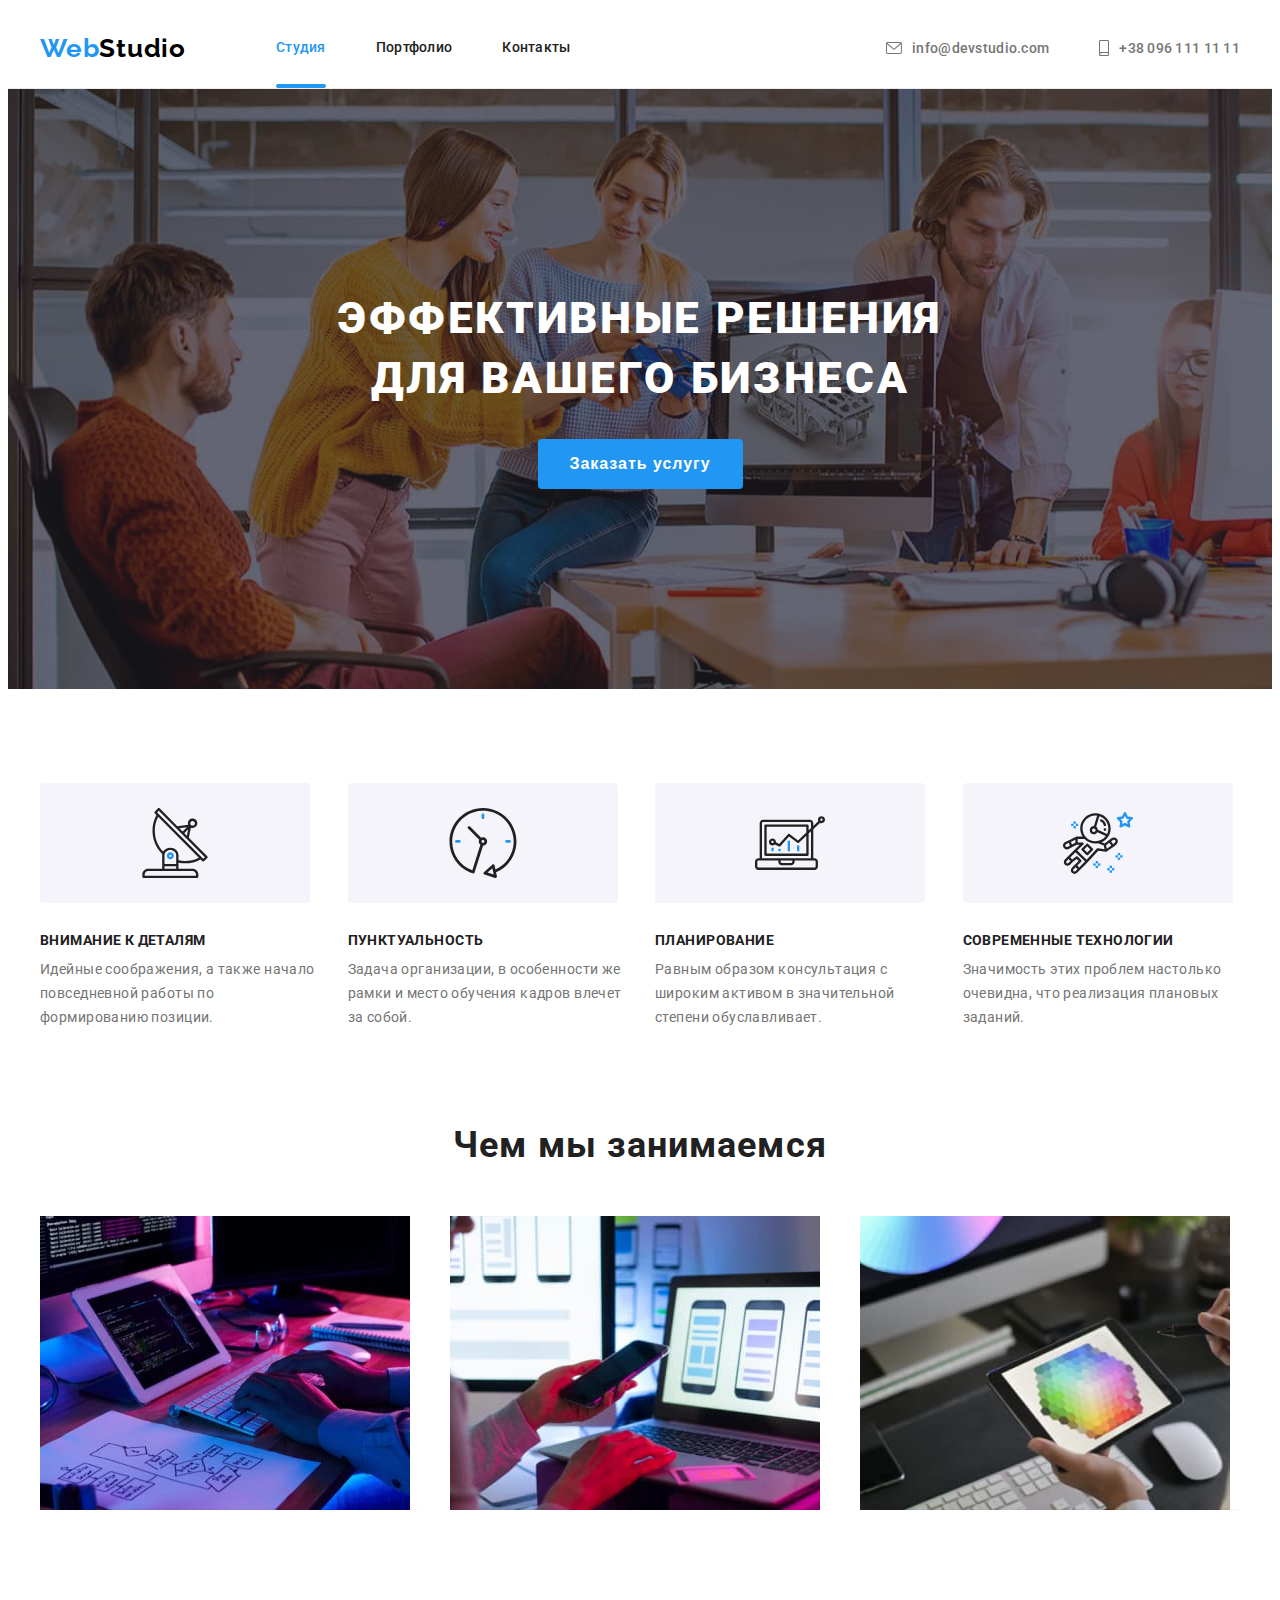
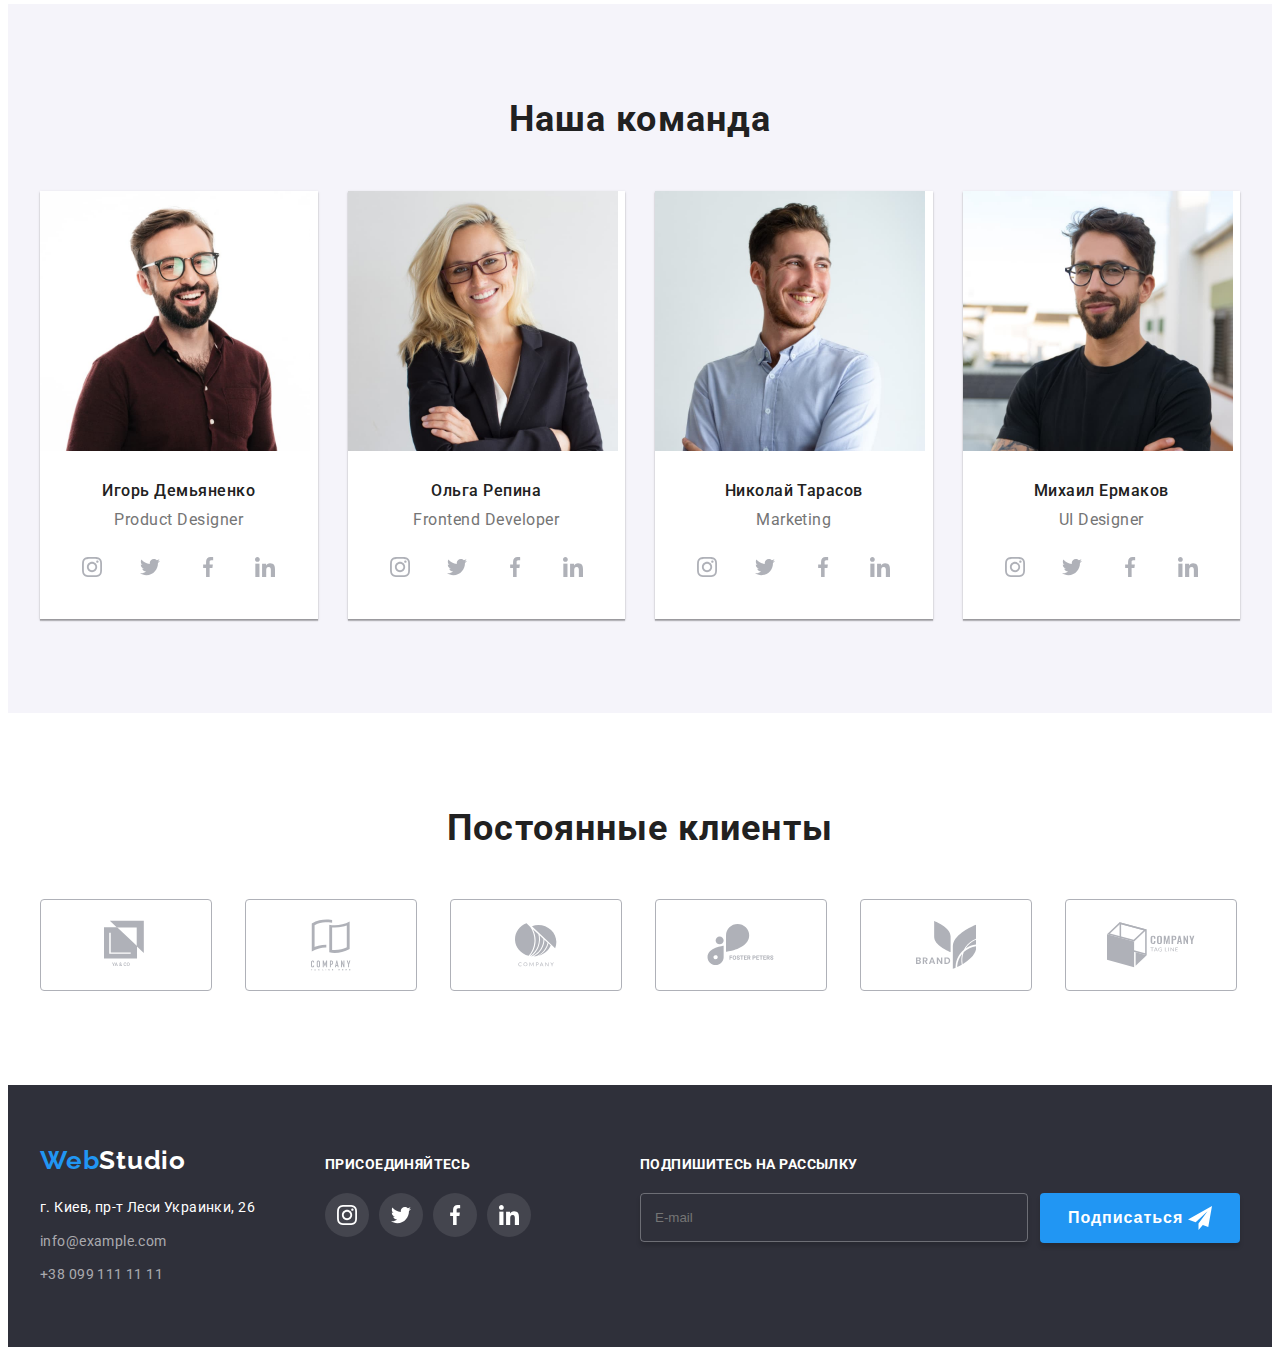
==== index.html @ 15607930 "добавляет код 7й работы" ====
<!DOCTYPE html>
<html lang="ru">
<head>
    <meta charset="UTF-8">
    <meta http-equiv="X-UA-Compatible" content="IE=edge">
    <meta name="viewport" content="width=device-width, initial-scale=1.0">
    <title lang="en">WebStudio</title>
    <link rel="preconnect" href="https://fonts.gstatic.com">
    <link href="https://fonts.googleapis.com/css2?family=Raleway:wght@700&family=Roboto:wght@400;500;700;900&display=swap"
        rel="stylesheet">
    <link rel="stylesheet" href="https://cdnjs.cloudflare.com/ajax/libs/modern-normalize/1.0.0/modern-normalize.css"
        integrity="sha512-Zx6MlUMKSVJoQ+83OwhdILe8cSEsCzfqThJd7J/VA2UrK6Ctj85p+xzqfyuNXE5B1k25uUdmJ2OzItbBy9GHAQ=="
        crossorigin="anonymous" />
    <link rel="stylesheet" href="./css/main.min.css">
</head>
<body>
    <header class="header">
        <div class="container header__container">
            <nav class="navigation">
                <a class="logo link" href="" lang="en">Web<span class="logo_light-theme">Studio</span></a>
                <ul class="menu list">
                    <li class="menu__item">
                        <a class="menu__link link active-link" href="">Студия</a>
                    </li>
                    <li class="menu__item">
                        <a class="menu__link link" href="./portfolio.html">Портфолио</a>
                    </li>
                    <li class="menu__item">
                        <a class="menu__link link" href="">Контакты</a>
                    </li>
                </ul>
            </nav>
            
            <a class="mail-link link" href="mailto:info@devstudio.com">
                <svg class="mail-link__icon" width="16" height="12">
                    <use href="./images/sprite.svg#envelope"></use>
                </svg>info@devstudio.com</a>
            
            <a class="tel-link link" href="tel:+380961111111">
                <svg  class="tel-link__icon" width="10" height="16">
                    <use href="./images/sprite.svg#smartphone"></use>
                </svg>+38 096 111 11 11</a>
        </div>
    </header>

    <main>
        <!--Hero-->
        <section class="hero">
            <div class="hero-wrapper">
                <div class="container">
                    <h1 class="hero__title">Эффективные решения<br>для вашего бизнеса</h1>
                    <button class="hero__button" type="button" data-modal-open>Заказать услугу</button>
                </div>
            </div>
        </section>
        
        <!--Преимущества-->
        <section class="advantages section">
            <div class="container">
                <h2 class="visually-hidden">Наши преимущества</h2>

                <ul class="advantages-list list">
                    <li class="advantages-item">
                        <div class="advantages__icon">
                            <svg width="70" height="70">
                                <use href="./images/sprite.svg#icon-antenna"></use>
                            </svg>
                        </div>
                        <h3 class="advantages__titles">Внимание к деталям</h3>
                        <p class="advantages__text">Идейные соображения, а также начало повседневной работы по формированию позиции.</p>
                    </li>
                    <li class="advantages-item">
                        <div class="advantages__icon">
                            <svg width="70" height=" 70">
                                <use href="./images/sprite.svg#icon-clock"></use>
                            </svg>
                        </div>
                        <h3 class="advantages__titles">Пунктуальность</h3>
                        <p class="advantages__text">Задача организации, в особенности же рамки и место обучения кадров влечет за собой.</p>
                    </li>
                    <li class="advantages-item">
                        <div class="advantages__icon">
                            <svg width="70" height=" 70">
                                <use href="./images/sprite.svg#icon-diagram"></use>
                            </svg>
                        </div>
                        <h3 class="advantages__titles">Планирование</h3>
                        <p class="advantages__text">Равным образом консультация с широким активом в значительной степени обуславливает.</p>
                    </li>
                    <li class="advantages-item">
                        <div class="advantages__icon">
                            <svg width="70" height=" 70">
                                <use href="./images/sprite.svg#icon-astronaut"></use>
                            </svg>
                        </div>
                        <h3 class="advantages__titles">Современные технологии</h3>
                        <p class="advantages__text">Значимость этих проблем настолько очевидна, что реализация плановых заданий.</p>
                    </li>
                </ul>
            </div>
        </section>

        <!--Чем мы занимаемся-->
        <section class="skills section">
            <div class="container">
                <h2 class="same-title">Чем мы занимаемся</h2>

                <ul class="abilities list">
                    <li class="abilities__item">
                       <div class="abilities__wrapper">
                            <img class="abilities__image" src="./images/our-work/our-work-1.jpg" alt="Верстка под десктоп" width="370" height="294">
                            <p class="abilities__overlay">Десктопные приложения</p>
                        </div>
                    </li>
                    <li class="abilities__item">
                        <div class="abilities__wrapper">
                            <img class="abilities__image" src="./images/our-work/our-work-2.jpg" alt="Верстка под смартфон" width="370" height="294">
                            <p class="abilities__overlay">Мобильные приложения</p>
                        </div>
                    </li>
                    <li class="abilities__item">
                        <div class="abilities__wrapper">
                            <img class="abilities__image" src="./images/our-work/our-work-3.jpg" alt="Стилизация сайта" width="370" height="294">
                            <p class="abilities__overlay">Дизайнерские решения</p>
                        </div>
                    </li>
                </ul>
            </div>
        </section>

        <!--Наша команда-->
        <section class="team section">
            <div class="container">
                <h2 class="same-title">Наша команда</h2>

                <ul class="team-list list">
                    <li class="team-item">
                        <img class="team-image" src="./images/what-we-do/idor.jpg" alt="дизайнер Игорь Демьяненко" width="270" height="260">
                        <div class="team-content">
                            <h3 class="team__title">Игорь Демьяненко</h3>
                            <p class="team__text" lang="en">Product Designer</p>
                            <ul class="sosial-list list">
                                <li class="sosial-list__item">
                                    <a class="sosial-list__link" href="">
                                        <svg class="sosial-list__icon" width="20" height="20">
                                            <use href="./images/sprite.svg#instagram"></use>
                                        </svg>
                                    </a>
                                </li>
                                <li class="sosial-list__item">
                                    <a class="sosial-list__link" href="">
                                        <svg class="sosial-list__icon" width="20" height="20">
                                            <use href="./images/sprite.svg#twitter"></use>
                                        </svg>
                                    </a>
                                </li>
                                <li class="sosial-list__item">
                                    <a class="sosial-list__link" href="">
                                        <svg class="sosial-list__icon" width="20" height="20">
                                            <use href="./images/sprite.svg#facebook"></use>
                                        </svg>
                                    </a>
                                </li>
                                <li class="sosial-list__item">
                                    <a class="sosial-list__link" href="">
                                        <svg class="sosial-list__icon" width="20" height="20">
                                            <use href="./images/sprite.svg#linkedin"></use>
                                        </svg>
                                    </a>
                                </li>
                            </ul>
                        </div>
                    </li>
                    <li class="team-item">
                        <img class="team-image" src="./images/what-we-do/olga.jpg" alt="разработчик Ольга Репина" width="270" height="260">
                        <div class="team-content">
                            <h3 class="team__title">Ольга Репина</h3>
                            <p class="team__text" lang="en">Frontend Developer</p>
                            <ul class="sosial-list list">
                                <li class="sosial-list__item">
                                    <a class="sosial-list__link" href="">
                                        <svg class="sosial-list__icon" width="20" height="20">
                                            <use href="./images/sprite.svg#instagram"></use>
                                        </svg>
                                    </a>
                                </li>
                                <li class="sosial-list__item">
                                    <a class="sosial-list__link" href="">
                                        <svg class="sosial-list__icon" width="20" height="20">
                                            <use href="./images/sprite.svg#twitter"></use>
                                        </svg>
                                    </a>
                                </li>
                                <li class="sosial-list__item">
                                    <a class="sosial-list__link" href="">
                                        <svg class="sosial-list__icon" width="20" height="20">
                                            <use href="./images/sprite.svg#facebook"></use>
                                        </svg>
                                    </a>
                                </li>
                                <li class="sosial-list__item">
                                    <a class="sosial-list__link" href="">
                                        <svg class="sosial-list__icon" width="20" height="20">
                                            <use href="./images/sprite.svg#linkedin"></use>
                                        </svg>
                                    </a>
                                </li>
                            </ul>
                        </div>
                    </li>
                    <li class="team-item">
                        <img class="team-image" src="./images/what-we-do/nikolay.jpg" alt="маркетолог Николай Тарасов" width="270" height="260">
                        <div class="team-content">
                            <h3 class="team__title">Николай Тарасов</h3>
                            <p class="team__text" lang="en">Marketing</p>
                            <ul class="sosial-list list">
                                <li class="sosial-list__item">
                                    <a class="sosial-list__link" href="">
                                        <svg class="sosial-list__icon" width="20" height="20">
                                            <use href="./images/sprite.svg#instagram"></use>
                                        </svg>
                                    </a>
                                </li>
                                <li class="sosial-list__item">
                                    <a class="sosial-list__link" href="">
                                        <svg class="sosial-list__icon" width="20" height="20">
                                            <use href="./images/sprite.svg#twitter"></use>
                                        </svg>
                                    </a>
                                </li>
                                <li class="sosial-list__item">
                                    <a class="sosial-list__link" href="">
                                        <svg class="sosial-list__icon" width="20" height="20">
                                            <use href="./images/sprite.svg#facebook"></use>
                                        </svg>
                                    </a>
                                </li>
                                <li class="sosial-list__item">
                                    <a class="sosial-list__link" href="">
                                        <svg class="sosial-list__icon" width="20" height="20">
                                            <use href="./images/sprite.svg#linkedin"></use>
                                        </svg>
                                    </a>
                                </li>
                            </ul>
                        </div>
                    </li>
                    <li class="team-item">
                        <img class="team-image" src="./images/what-we-do/michael.jpg" alt="дизайнер Михаил Ермаков" width="270" height="260">
                        <div class="team-content">
                            <h3 class="team__title">Михаил Ермаков</h3>
                            <p class="team__text" lang="en">UI Designer</p>
                            <ul class="sosial-list list">
                                <li class="sosial-list__item">
                                    <a class="sosial-list__link" href="">
                                        <svg class="sosial-list__icon" width="20" height="20">
                                            <use href="./images/sprite.svg#instagram"></use>
                                        </svg>
                                    </a>
                                </li>
                                <li class="sosial-list__item">
                                    <a class="sosial-list__link" href="">
                                        <svg class="sosial-list__icon" width="20" height="20">
                                            <use href="./images/sprite.svg#twitter"></use>
                                        </svg>
                                    </a>
                                </li>
                                <li class="sosial-list__item">
                                    <a class="sosial-list__link" href="">
                                        <svg class="sosial-list__icon" width="20" height="20">
                                            <use href="./images/sprite.svg#facebook"></use>
                                        </svg>
                                    </a>
                                </li>
                                <li class="sosial-list__item">
                                    <a class="sosial-list__link" href="">
                                        <svg class="sosial-list__icon" width="20" height="20">
                                            <use href="./images/sprite.svg#linkedin"></use>
                                        </svg>
                                    </a>
                                </li>
                            </ul>
                        </div>
                    </li>
                </ul>
            </div>
        </section>

        <!--Постоянные клиенты-->
        <section class="clients section">
            <div class="container">
                <h2 class="same-title">Постоянные клиенты</h2>

                <ul class="clients-list list">
                    <li class="clients-item">
                        <div class="clients-wrapper">
                            <a class="clients__link" href="">
                                <svg class="clients__icon" width="44" height="50">
                                    <use href="./images/sprite.svg#client-logo-1"></use>
                                </svg>
                            </a>
                        </div>
                    </li>
                    <li class="clients-item">
                        <div class="clients-wrapper">
                            <a class="clients__link" href="">
                                <svg class="clients__icon" width="40" height="52">
                                    <use href="./images/sprite.svg#client-logo-2"></use>
                                </svg>
                            </a>
                        </div>
                    </li>
                    <li class="clients-item">
                        <div class="clients-wrapper">
                            <a class="clients__link" href="">
                                <svg class="clients__icon" width="42" height="44">
                                    <use href="./images/sprite.svg#client-logo-3"></use>
                                </svg>
                            </a>
                        </div>
                    </li>
                    <li class="clients-item">
                        <div class="clients-wrapper">
                            <a class="clients__link" href="">
                                <svg class="clients__icon" width="68" height="42">
                                    <use href="./images/sprite.svg#client-logo-4"></use>
                                </svg>
                            </a>
                        </div>
                    </li>
                    <li class="clients-item">
                        <div class="clients-wrapper">
                            <a class="clients__link" href="">
                                <svg class="clients__icon" width="60" height="48">
                                    <use href="./images/sprite.svg#client-logo-5"></use>
                                </svg>
                            </a>
                        </div>
                    </li>
                    <li class="clients-item">
                        <div class="clients-wrapper">
                            <a class="clients__link" href="">
                                <svg class="clients__icon" width="88" height="46">
                                    <use href="./images/sprite.svg#client-logo-6"></use>
                                </svg>
                            </a>
                        </div>
                    </li>
                </ul>
            </div>
        </section>
    </main>

    <footer class="footer">
        <div class="container">
            <div class="footer-wrapper">
                <div class="address-wrapper">
                    <a class="logo link" href="" lang="en">Web<span class="logo_dark-theme">Studio</span></a>
                    
                    <address class="address">
                        <ul class="address-list list">
                            <li class="address-item">
                                <a class="address__link link" href="https://goo.gl/maps/KD6oN2w1mzbmaotX9" target="_blank"
                                    rel="noopener noreferrer">г. Киев, пр-т Леси
                                    Украинки, 26</a>
                            </li>
                            <li class="contacts">
                                <a class="contacts__link link" href="mailto:info@example.com">info@example.com</a>
                            </li>
                            <li class="contacts">
                                <a class="contacts__link link" href="tel:+380991111111">+38 099 111 11 11</a>
                            </li>
                        </ul>
                    </address>
                </div>

                <div class="social-wrapper">
                    <b class="slogan">Присоединяйтесь</b>

                    <ul class="sosial-list list">
                        <li class="footer__item">
                            <a class="footer__link" href="">
                                <svg class="sosial-list__icon" width="20" height="20">
                                    <use href="./images/sprite.svg#instagram"></use>
                                </svg>
                            </a>
                        </li>
                        <li class="footer__item">
                            <a class="footer__link" href="">
                                <svg class="sosial-list__icon" width="20" height="20">
                                    <use href="./images/sprite.svg#twitter"></use>
                                </svg>
                            </a>
                        </li>
                        <li class="footer__item">
                            <a class="footer__link" href="">
                                <svg class="sosial-list__icon" width="20" height="20">
                                    <use href="./images/sprite.svg#facebook"></use>
                                </svg>
                            </a>
                        </li>
                        <li class="footer__item">
                            <a class="footer__link" href="">
                                <svg class="sosial-list__icon" width="20" height="20">
                                    <use href="./images/sprite.svg#linkedin"></use>
                                </svg>
                            </a>
                        </li>
                    </ul>
                </div>

                <div class="footer-form-wrapper">
                    <b class="slogan">Подпишитесь на рассылку</b>
                    <form action="#" class="footer-form">
                        <label>
                            <input type="email" name="email" placeholder="E-mail" class="footer-form-input">
                        </label>

                        <button type="submit" class="footer-button">
                            <span class="footer-button__text">Подписаться</span>
                            <svg class="footer-button__icon" width="24" height="24">
                                <use href="./images/sprite.svg#icon-plane"></use>
                            </svg>
                        </button>
                    </form>
                </div>
            </div>
        </div>
    </footer>

    <!-- Модальное окно -->
    <div class="backdrop is-hidden" data-modal>
        <div class="modal">
            <button type="button" class="modal__close-button" data-modal-close>
                <svg class="close-button-icon" width="11" height="11">
                    <use href="./images/sprite.svg#icon-Vector"></use>
                </svg>
            </button>

            <b class="modal__title">Оставьте свои данные, мы вам перезвоним</b>
            
            <form action="#" class="form">
                <label class="form-field">
                    Имя
                    <span class="form-wrapper">
                        <input type="text" name="user-name" class="form-wrapper__input" required minlength="2">
                        <svg class="form-wrapper__icon" width="12" height="12">
                            <use href="./images/sprite.svg#icon-form-name"></use>
                        </svg>
                    </span>
                </label>
                
                <label class="form-field">
                    Телефон
                    <span class="form-wrapper">
                        <input type="tel" name="user-phone" class="form-wrapper__input" required pattern="[0-9]{3}-[0-9]{3}-[0-9]{2}-[0-9]{2}"
                            title="011-111-11-11">
                        <svg class="form-wrapper__icon" width="12" height="12">
                            <use href="./images/sprite.svg#icon-form-tel"></use>
                        </svg>
                    </span>
                </label>
                
                <label class="form-field">
                    Почта
                    <span class="form-wrapper">
                        <input type="email" name="user-email" class="form-wrapper__input" required>
                        <svg class="form-wrapper__icon" width="12" height="12">
                            <use href="./images/sprite.svg#icon-form-mail"></use>
                        </svg>
                    </span>
                </label>
                
                <label class="form-field">
                    Комментарий
                    <textarea name="user-message" placeholder="Введите текст" class="form__message"></textarea>
                </label>

                <input type="checkbox" id="user-term" name="user-term" class="form__term visually-hidden">
                <label for="user-term" class="form__description">Соглашаюсь с рассылкой и принимаю&nbsp;
                    <a class="form__conditions" href="">Условия договора</a>
                </label>

                <button type="submit" class="form__button">Отправить</button>
            </form>
        </div>
    </div>
    <script src="./js/modal.js"></script>
</body>
</html>
---- css/main.min.css ----
:root{--main-color: #212121;--secondary-color: #757575;--accent-color: #2196f3;--white-color: #ffffff;--icon-color: #afb1b8;--card-set-gap: 30px}.visually-hidden{position:absolute !important;clip:rect(1px 1px 1px 1px);clip:rect(1px, 1px, 1px, 1px);padding:0 !important;border:0 !important;height:1px !important;width:1px !important;overflow:hidden}body{font-family:"Roboto", sans-serif;color:var(--main-color)}h1,h2,h3,h4,h5,h6,p{margin:0}ul,ol{margin:0;padding:0}img{display:block}.link{text-decoration:none}.list{list-style:none}.address{font-style:normal}.container{width:1200px;margin:0 auto;padding-left:15px;padding-right:15px}.header__container{display:flex;align-items:center}.same-title{margin-bottom:50px;text-align:center;font-weight:700;font-size:36px;line-height:1.17;letter-spacing:0.03em}.section{padding-top:94px;padding-bottom:94px}.logo{font-family:"Raleway", sans-serif;font-weight:700;font-size:26px;line-height:1.19;letter-spacing:0.03em;color:var(--accent-color)}.logo_light-theme{margin-right:90px;color:#000000}.logo_dark-theme{color:#ffffff}.sosial-list{display:flex;justify-content:space-between;align-items:center}.sosial-list__link{display:flex;justify-content:center;align-items:center;padding:12px;background-color:var(--white-color);border-radius:50%;transition:background-color 250ms cubic-bezier(0.4, 0, 0.2, 1)}.sosial-list__link .sosial-list__icon{width:20px;height:20px;fill:var(--icon-color);transition:fill 250ms cubic-bezier(0.4, 0, 0.2, 1)}.sosial-list__link:hover,.sosial-list__link:focus{background-color:var(--accent-color)}.sosial-list__link:hover .sosial-list__icon,.sosial-list__link:focus .sosial-list__icon{fill:var(--white-color)}.footer__item:not(:last-child){margin-right:10px}.footer__link{display:flex;align-items:center;padding:12px;background-color:rgba(255,255,255,0.1);border-radius:50%;transition:background-color 250ms cubic-bezier(0.4, 0, 0.2, 1)}.footer__link .sosial-list__icon{width:20px;height:20px;fill:var(--white-color)}.footer__link:hover,.footer__link:focus{background-color:var(--accent-color)}.backdrop{position:fixed;top:0;left:0;width:100vw;height:100vh;background-color:rgba(0,0,0,0.2);transition:visibility 250ms cubic-bezier(0.4, 0, 0.2, 1),opacity 250ms cubic-bezier(0.4, 0, 0.2, 1),pointer-events 250ms cubic-bezier(0.4, 0, 0.2, 1)}.modal{position:absolute;top:50%;left:50%;transform:translate(-50%, -50%);width:528px;height:580px;padding:40px;background:#ffffff;box-shadow:0px 1px 3px rgba(0,0,0,0.12),0px 1px 1px rgba(0,0,0,0.14),0px 2px 1px rgba(0,0,0,0.2);border-radius:4px}.modal__close-button{position:absolute;top:8px;right:8px;width:30px;height:30px;background-color:transparent;border:1px solid rgba(0,0,0,0.1);border-radius:50%;cursor:pointer}.modal__title{display:block;margin-bottom:12px;font-weight:700;font-size:20px;line-height:1.15;text-align:center;letter-spacing:0.03em;color:var(--main-color)}.is-hidden{visibility:hidden;opacity:0;pointer-events:none}.form{display:flex;flex-direction:column}.form-field{display:block;font-weight:400;font-size:12px;line-height:1.17;letter-spacing:0.01em;color:var(--secondary-color)}.form-wrapper{position:relative;display:block;margin-top:4px;margin-bottom:10px}.form-wrapper__input{width:100%;height:40px;padding-left:42px;border:1px solid rgba(33,33,33,0.2);border-radius:4px;transition:border-color 250ms cubic-bezier(0.4, 0, 0.2, 1)}.form-wrapper__input:focus{outline:none;border-color:var(--accent-color)}.form-wrapper__input:focus+.form-wrapper__icon{fill:var(--accent-color)}.form-wrapper__icon{position:absolute;top:50%;left:12px;transform:translateY(-50%);fill:var(--main-color);transition:fill 250ms cubic-bezier(0.4, 0, 0.2, 1)}.form__message{width:100%;height:120px;margin-top:4px;margin-bottom:20px;padding:12px 16px;resize:none;border:1px solid rgba(33,33,33,0.2);border-radius:4px;transition:border-color 250ms cubic-bezier(0.4, 0, 0.2, 1)}.form__message::placeholder{color:var(--secondary-color)}.form__message:focus{outline:none;border-color:var(--accent-color)}.form__description{display:flex;justify-content:center;align-items:center;margin-bottom:30px;font-weight:400;font-size:14px;line-height:1.71;letter-spacing:0.03em;color:var(--secondary-color)}.form__description .form__conditions{color:var(--accent-color)}.form__description::before{display:block;content:"";width:16px;height:16px;margin-right:8px;background-image:url("../images/checkbox-icon.svg");background-position:center;background-repeat:no-repeat;border:2px solid var(--main-color);border-radius:2px;cursor:pointer;transition:box-shadow 250ms cubic-bezier(0.4, 0, 0.2, 1)}.form__term:checked+.form__description::before{background-color:var(--accent-color);border:none}.form__term:focus-visible+.form__description::before{box-shadow:0 0 0 2px var(--accent-color)}.form__button{align-self:center;min-width:200px;padding:10px 56px;border:none;border-radius:4px;outline:none;font-weight:700;font-size:16px;line-height:1.87;letter-spacing:0.06em;color:var(--white-color);background-color:var(--accent-color);box-shadow:0px 4px 4px rgba(0,0,0,0.15);cursor:pointer;transition:background-color 250ms cubic-bezier(0.4, 0, 0.2, 1)}.form__button:hover,.form__button:focus{background-color:#188ce8}.filter-list{display:flex;flex-wrap:wrap;justify-content:center;margin-bottom:50px}.filter-list__item:not(:last-child){margin-right:8px}.filter-list__button{padding:6px 22px;background-color:#f5f4fa;font-family:inherit;font-weight:500;font-size:16px;line-height:1.62;letter-spacing:0.03em;color:var(--main-color);border:none;border-radius:4px;cursor:pointer;transition:background-color 250ms cubic-bezier(0.4, 0, 0.2, 1),color 250ms cubic-bezier(0.4, 0, 0.2, 1),box-shadow 250ms cubic-bezier(0.4, 0, 0.2, 1)}.filter-list__button:hover,.filter-list__button:focus{background-color:var(--accent-color);color:var(--white-color);box-shadow:0px 3px 1px rgba(0,0,0,0.1),0px 1px 2px rgba(0,0,0,0.08),0px 2px 2px rgba(0,0,0,0.12)}.header{display:flex;align-items:center;border-bottom:1px solid #ececec}.navigation{display:flex;align-items:center}.menu{display:flex;align-items:center}.menu__item{position:relative}.menu__item:not(:last-child){margin-right:50px}.menu__link{display:block;padding-top:32px;padding-bottom:32px;font-weight:500;font-size:14px;line-height:1.14;letter-spacing:0.02em;color:inherit;transition:color 250ms cubic-bezier(0.4, 0, 0.2, 1)}.menu__link:hover,.menu__link:focus{color:var(--accent-color)}.mail-link{display:flex;justify-content:flex-end;align-items:center;margin-left:auto;margin-right:50px;font-weight:500;font-size:14px;line-height:1.14x;letter-spacing:0.02em;color:var(--secondary-color);transition:color 250ms cubic-bezier(0.4, 0, 0.2, 1)}.mail-link:hover,.mail-link:focus{color:var(--accent-color)}.mail-link__icon{width:16px;height:12px;margin-right:10px;fill:currentColor}.tel-link{display:flex;justify-content:flex-end;align-items:center;font-weight:500;font-size:14px;line-height:1.14x;letter-spacing:0.02em;color:var(--secondary-color);transition:color 250ms cubic-bezier(0.4, 0, 0.2, 1)}.tel-link:hover,.tel-link:focus{color:var(--accent-color)}.tel-link__icon{width:10px;height:16px;margin-right:10px;fill:currentColor}.active-link{color:var(--accent-color)}.active-link::after{position:absolute;content:"";display:block;bottom:0;left:0;width:100%;height:4px;background-color:var(--accent-color);border-radius:2px}.hero{text-align:center;background-color:#c4c4c4}.hero-wrapper{max-width:1600px;padding-top:200px;padding-bottom:200px;margin:0 auto;background-image:linear-gradient(rgba(47,48,58,0.4), rgba(47,48,58,0.4)),url("../images/hero/hero-bg.jpg");background-repeat:no-repeat;background-size:cover}.hero__title{margin-bottom:30px;font-weight:900;font-size:44px;line-height:1.36;letter-spacing:0.06em;text-transform:uppercase;color:var(--white-color)}.hero__button{min-width:200px;padding:10px 32px;border:none;border-radius:4px;font-weight:700;font-size:16px;line-height:1.87;letter-spacing:0.06em;color:var(--white-color);background-color:var(--accent-color);cursor:pointer;transition:background-color 250ms cubic-bezier(0.4, 0, 0.2, 1)}.hero__button:hover,.hero__button:focus{background-color:#188ce8}.advantages{padding-bottom:47px}.advantages-list{display:flex;flex-wrap:wrap;margin-left:calc(-1 * var(--card-set-gap));margin-top:calc(-1 * var(--card-set-gap))}.advantages-item{flex-basis:calc(100% / 4 - var(--card-set-gap));margin-left:var(--card-set-gap);margin-top:var(--card-set-gap)}.advantages__icon{display:flex;justify-content:center;align-items:center;width:270px;height:120px;margin-bottom:30px;background-color:#f5f4fa;border-radius:4px}.advantages__titles{margin-bottom:10px;font-weight:700;font-size:14px;line-height:1.14;letter-spacing:0.03em;text-transform:uppercase}.advantages__text{font-size:14px;line-height:1.71;letter-spacing:0.03em;color:var(--secondary-color)}.skills{padding-top:47px}.abilities{display:flex;flex-wrap:wrap;margin-left:calc(-1 * var(--card-set-gap));margin-top:calc(-1 * var(--card-set-gap))}.abilities__item{flex-basis:calc(100% / 3 - var(--card-set-gap));margin-left:var(--card-set-gap);margin-top:var(--card-set-gap)}.abilities__wrapper{position:relative;overflow:hidden}.abilities__overlay{position:absolute;bottom:0;left:0;width:100%;padding:28px;overflow:auto;transform:translateY(100%);transition:transform 250ms cubic-bezier(0.4, 0, 0.2, 1);font-size:14px;line-height:1.14;text-align:center;letter-spacing:0.03em;text-transform:uppercase;color:#ffffff;background-color:rgba(47,48,58,0.8)}.abilities__item:hover .abilities__overlay,.abilities__item:focus .abilities__overlay{transform:translateY(0)}.team{background-color:#f5f4fa}.team-list{display:flex;flex-wrap:wrap;margin-left:calc(-1 * var(--card-set-gap));margin-top:calc(-1 * var(--card-set-gap))}.team-item{flex-basis:calc(100% / 4 - var(--card-set-gap));margin-left:var(--card-set-gap);margin-top:var(--card-set-gap);background-color:#ffffff;box-shadow:0px 1px 3px rgba(0,0,0,0.12),0px 1px 1px rgba(0,0,0,0.14),0px 2px 1px rgba(0,0,0,0.2)}.team-content{padding:30px}.team__title{margin-bottom:10px;text-align:center;font-weight:500;font-size:16px;line-height:1.19;letter-spacing:0.03em}.team__text{margin-bottom:16px;text-align:center;font-size:16px;line-height:1.19;letter-spacing:0.03em;color:var(--secondary-color)}.clients-list{display:flex;flex-wrap:wrap;margin-left:calc(-1 * var(--card-set-gap));margin-top:calc(-1 * var(--card-set-gap))}.clients-item{flex-basis:calc(100% / 6 - var(--card-set-gap));margin-left:var(--card-set-gap);margin-top:var(--card-set-gap)}.clients__link{display:flex;justify-content:center;align-items:center;width:170px;height:90px;background-color:#fff;border:1px solid var(--icon-color);border-radius:4px;transition:border 250ms cubic-bezier(0.4, 0, 0.2, 1);cursor:pointer}.clients__link:hover,.clients__link:focus{border-color:var(--accent-color);outline:none}.clients__icon{fill:var(--icon-color);transition:fill 250ms cubic-bezier(0.4, 0, 0.2, 1)}.clients__link:hover .clients__icon,.clients__link:focus .clients__icon{fill:var(--accent-color)}.grid{display:flex;flex-wrap:wrap;margin-left:calc(-1 * var(--card-set-gap));margin-top:calc(-1 * var(--card-set-gap))}.product{flex-basis:calc(100% / 3 - var(--card-set-gap));margin-left:var(--card-set-gap);margin-top:var(--card-set-gap);transition:box-shadow 250ms cubic-bezier(0.4, 0, 0.2, 1)}.product:hover,.product:focus{box-shadow:0px 1px 1px rgba(0,0,0,0.12),0px 4px 4px rgba(0,0,0,0.06),1px 4px 6px rgba(0,0,0,0.16)}.product__content{padding:20px 24px;border:1px solid #eeeeee;border-top:none}.product__title{margin-bottom:4px;font-weight:700;font-size:18px;line-height:2;letter-spacing:0.06em;color:var(--main-color)}.product__text{font-size:16px;line-height:1.87;letter-spacing:0.03em;color:var(--secondary-color)}.product__upwrapper{position:relative;overflow:hidden}.product__overlay{position:absolute;top:0;left:0;height:100%;padding:62px 24px;overflow:auto;transform:translateY(100%);transition:transform 250ms cubic-bezier(0.4, 0, 0.2, 1);font-size:18px;line-height:1.56;letter-spacing:0.03em;color:#ffffff;background-color:rgba(33,150,243,0.9)}.product-link:hover .product__overlay,.product-link:focus .product__overlay{transform:translateY(0)}.footer{padding-top:60px;padding-bottom:60px;background-color:#2f303a}.footer-wrapper{display:flex}.slogan{display:block;padding-top:12px;padding-bottom:20px;font-weight:bold;font-size:14px;line-height:1.14;letter-spacing:0.03em;text-transform:uppercase;color:#ffffff}.address{margin-top:20px;font-size:14px;line-height:1.71;letter-spacing:0.03em}.address__link{color:var(--white-color);transition:color 250ms cubic-bezier(0.4, 0, 0.2, 1)}.address__link:hover,.address__link:focus{color:var(--accent-color)}.contacts{margin-top:10px}.contacts__link{color:rgba(255,255,255,0.6);transition:color 250ms cubic-bezier(0.4, 0, 0.2, 1)}.contacts__link:hover,.contacts__link:focus{color:var(--accent-color)}.social-wrapper{margin-left:70px}.footer-form-wrapper{margin-left:auto}.footer-form{display:flex;align-items:center}.footer-form-input{min-width:358px;margin-right:12px;padding:16px 14px;border:1px solid rgba(255,255,255,0.3);border-radius:4px;outline:none;color:var(--white-color);background-color:transparent;box-shadow:0px 4px 4px rgba(0,0,0,0.15);transition:border-color 250ms cubic-bezier(0.4, 0, 0.2, 1)}.footer-form-input::placeholder{color:var(--secondary-color)}.footer-form-input:focus{border-color:var(--accent-color)}.footer-button{display:flex;justify-content:space-between;align-items:center;min-width:200px;padding:10px 28px;border:none;border-radius:4px;background-color:var(--accent-color);box-shadow:0px 4px 4px rgba(0,0,0,0.15);cursor:pointer;transition:background-color 250ms cubic-bezier(0.4, 0, 0.2, 1)}.footer-button:hover,.footer-button:focus{background-color:#188ce8}.footer-button__text{font-weight:700;font-size:16px;line-height:1.87;letter-spacing:0.06em;color:var(--white-color)}.footer-button__icon{width:24px;height:24px;fill:var(--white-color)}
/*# sourceMappingURL=main.min.css.map */
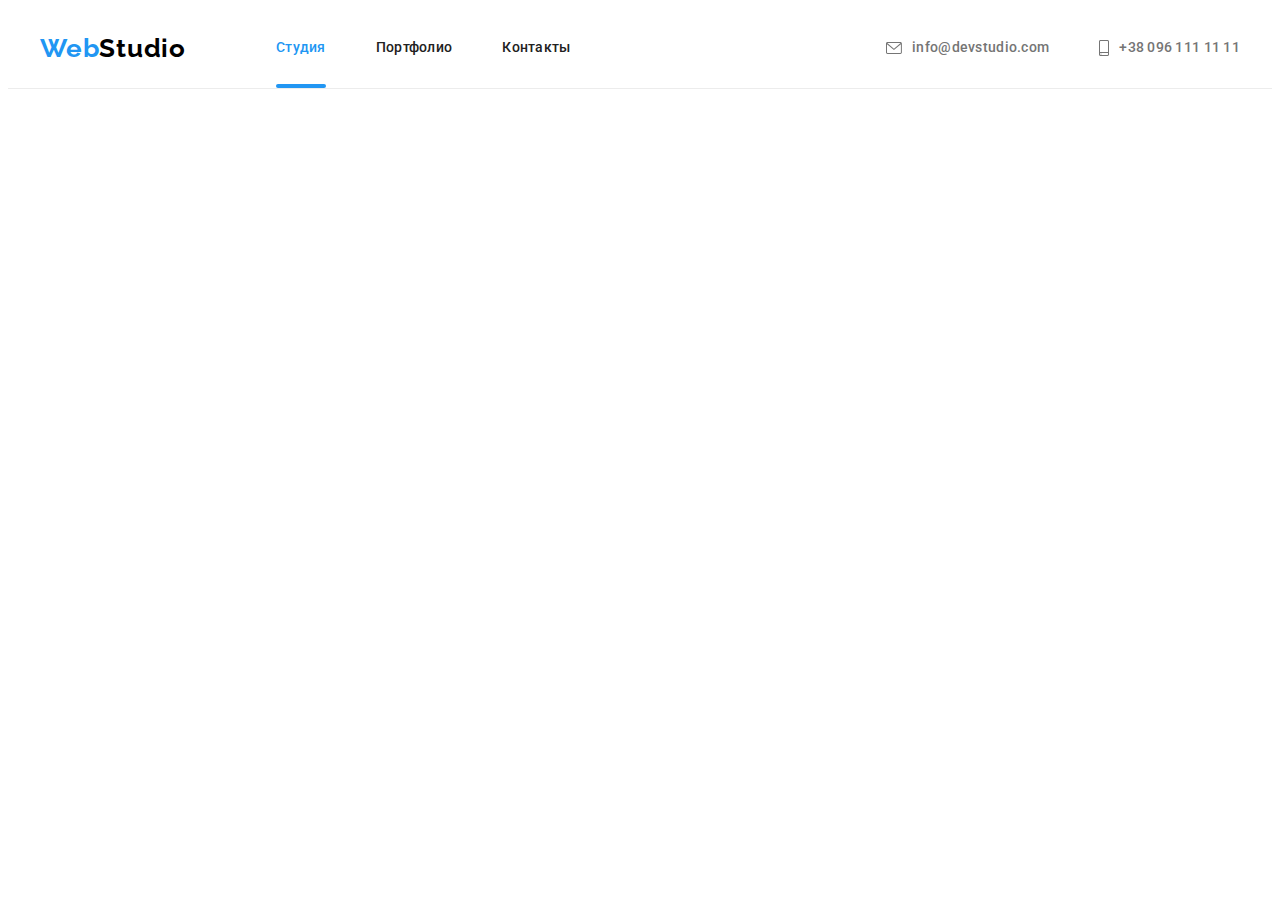
==== commit 703bee71: "добавляет адаптивные стили хедера" ====
--- a/index.html
+++ b/index.html
@@ -30,32 +30,91 @@
                     </li>
                 </ul>
             </nav>
+
+            <button type="button" class="burger-btn" data-menu-button>
+                <svg class="burger-btn__icon" width="40" height="40">
+                    <use href="./images/sprite.svg#burger"></use>
+                </svg>
+            </button>
             
-            <a class="mail-link link" href="mailto:info@devstudio.com">
-                <svg class="mail-link__icon" width="16" height="12">
-                    <use href="./images/sprite.svg#envelope"></use>
-                </svg>info@devstudio.com</a>
-            
-            <a class="tel-link link" href="tel:+380961111111">
-                <svg  class="tel-link__icon" width="10" height="16">
-                    <use href="./images/sprite.svg#smartphone"></use>
-                </svg>+38 096 111 11 11</a>
+            <ul class="header-contacts list">
+                <li class="header-contacts__item">
+                    <a class="header-contacts__mail-link link" href="mailto:info@devstudio.com">
+                        <svg class="header-contacts__mail-icon">
+                            <use href="./images/sprite.svg#envelope"></use>
+                        </svg>info@devstudio.com</a>
+                </li>
+                <li class="header-contacts__item">
+                    <a class="header-contacts__tel-link link" href="tel:+380961111111">
+                        <svg class="header-contacts__tel-icon">
+                            <use href="./images/sprite.svg#smartphone"></use>
+                        </svg>+38 096 111 11 11</a>
+                </li>
+            </ul>
+        </div>
+
+        <div class="modal-mobile" data-menu>
+            <button type="button" class="modal-mobile__close-btn" data-menu-close>
+                <svg class="modal-mobile__close-icon" width="18" height="18">
+                    <use href="./images/sprite.svg#icon-Vector"></use>
+                </svg>
+            </button>
+
+            <ul class="mobile-menu list">
+                <li class="mobile-menu__item">
+                    <a href="" class="mobile-menu__link active-link link">Студия</a>
+                </li>
+                <li class="mobile-menu__item">
+                    <a href="" class="mobile-menu__link link">Портфолио</a>
+                </li>
+                <li class="mobile-menu__item">
+                    <a href="" class="mobile-menu__link link">Контакты</a>
+                </li>
+            </ul>
+
+            <div class="modal-bottom-wrapper">
+                <ul class="mobile-contacts list">
+                    <li class="mobile-contacts__item">
+                        <a class="mobile-contacts__tel link" href="tel:+380961111111">
+                            +38 096 111 11 11</a>
+                    </li>
+                    <li class="mobile-contacts__item">
+                        <a class="mobile-contacts__mail link" href="mailto:info@devstudio.com">
+                            info@devstudio.com</a>
+                    </li>
+                </ul>
+                
+                <ul class="mobile-sosial list">
+                    <li class="mobile-sosial__item">
+                        <a href="" class="mobile-sosial__link link">Instagram</a>
+                    </li>
+                    <li class="mobile-sosial__item">
+                        <a href="" class="mobile-sosial__link link">Twitter</a>
+                    </li>
+                    <li class="mobile-sosial__item">
+                        <a href="" class="mobile-sosial__link link">Facebook</a>
+                    </li>
+                    <li class="mobile-sosial__item">
+                        <a href="" class="mobile-sosial__link link">LinkedIn</a>
+                    </li>
+                </ul>
+            </div>
         </div>
     </header>
 
     <main>
         <!--Hero-->
-        <section class="hero">
+        <!-- <section class="hero">
             <div class="hero-wrapper">
                 <div class="container">
                     <h1 class="hero__title">Эффективные решения<br>для вашего бизнеса</h1>
                     <button class="hero__button" type="button" data-modal-open>Заказать услугу</button>
                 </div>
             </div>
-        </section>
+        </section> -->
         
         <!--Преимущества-->
-        <section class="advantages section">
+        <!-- <section class="advantages section">
             <div class="container">
                 <h2 class="visually-hidden">Наши преимущества</h2>
 
@@ -98,44 +157,44 @@
                     </li>
                 </ul>
             </div>
-        </section>
+        </section> -->
 
         <!--Чем мы занимаемся-->
-        <section class="skills section">
+        <!-- <section class="skills section">
             <div class="container">
                 <h2 class="same-title">Чем мы занимаемся</h2>
 
                 <ul class="abilities list">
                     <li class="abilities__item">
                        <div class="abilities__wrapper">
-                            <img class="abilities__image" src="./images/our-work/our-work-1.jpg" alt="Верстка под десктоп" width="370" height="294">
+                            <img class="abilities__image" src="./images/skills/our-work-1.jpg" alt="Верстка под десктоп" width="370" height="294">
                             <p class="abilities__overlay">Десктопные приложения</p>
                         </div>
                     </li>
                     <li class="abilities__item">
                         <div class="abilities__wrapper">
-                            <img class="abilities__image" src="./images/our-work/our-work-2.jpg" alt="Верстка под смартфон" width="370" height="294">
+                            <img class="abilities__image" src="./images/skills/our-work-2.jpg" alt="Верстка под смартфон" width="370" height="294">
                             <p class="abilities__overlay">Мобильные приложения</p>
                         </div>
                     </li>
                     <li class="abilities__item">
                         <div class="abilities__wrapper">
-                            <img class="abilities__image" src="./images/our-work/our-work-3.jpg" alt="Стилизация сайта" width="370" height="294">
+                            <img class="abilities__image" src="./images/skills/our-work-3.jpg" alt="Стилизация сайта" width="370" height="294">
                             <p class="abilities__overlay">Дизайнерские решения</p>
                         </div>
                     </li>
                 </ul>
             </div>
-        </section>
+        </section> -->
 
         <!--Наша команда-->
-        <section class="team section">
+        <!-- <section class="team section">
             <div class="container">
                 <h2 class="same-title">Наша команда</h2>
 
                 <ul class="team-list list">
                     <li class="team-item">
-                        <img class="team-image" src="./images/what-we-do/idor.jpg" alt="дизайнер Игорь Демьяненко" width="270" height="260">
+                        <img class="team-image" src="./images/team/idor.jpg" alt="дизайнер Игорь Демьяненко" width="270" height="260">
                         <div class="team-content">
                             <h3 class="team__title">Игорь Демьяненко</h3>
                             <p class="team__text" lang="en">Product Designer</p>
@@ -172,7 +231,7 @@
                         </div>
                     </li>
                     <li class="team-item">
-                        <img class="team-image" src="./images/what-we-do/olga.jpg" alt="разработчик Ольга Репина" width="270" height="260">
+                        <img class="team-image" src="./images/team/olga.jpg" alt="разработчик Ольга Репина" width="270" height="260">
                         <div class="team-content">
                             <h3 class="team__title">Ольга Репина</h3>
                             <p class="team__text" lang="en">Frontend Developer</p>
@@ -209,7 +268,7 @@
                         </div>
                     </li>
                     <li class="team-item">
-                        <img class="team-image" src="./images/what-we-do/nikolay.jpg" alt="маркетолог Николай Тарасов" width="270" height="260">
+                        <img class="team-image" src="./images/team/nikolay.jpg" alt="маркетолог Николай Тарасов" width="270" height="260">
                         <div class="team-content">
                             <h3 class="team__title">Николай Тарасов</h3>
                             <p class="team__text" lang="en">Marketing</p>
@@ -246,7 +305,7 @@
                         </div>
                     </li>
                     <li class="team-item">
-                        <img class="team-image" src="./images/what-we-do/michael.jpg" alt="дизайнер Михаил Ермаков" width="270" height="260">
+                        <img class="team-image" src="./images/team/michael.jpg" alt="дизайнер Михаил Ермаков" width="270" height="260">
                         <div class="team-content">
                             <h3 class="team__title">Михаил Ермаков</h3>
                             <p class="team__text" lang="en">UI Designer</p>
@@ -284,10 +343,10 @@
                     </li>
                 </ul>
             </div>
-        </section>
+        </section> -->
 
         <!--Постоянные клиенты-->
-        <section class="clients section">
+        <!-- <section class="clients section">
             <div class="container">
                 <h2 class="same-title">Постоянные клиенты</h2>
 
@@ -348,10 +407,10 @@
                     </li>
                 </ul>
             </div>
-        </section>
+        </section> -->
     </main>
 
-    <footer class="footer">
+    <!-- <footer class="footer">
         <div class="container">
             <div class="footer-wrapper">
                 <div class="address-wrapper">
@@ -426,10 +485,10 @@
                 </div>
             </div>
         </div>
-    </footer>
+    </footer> -->
 
     <!-- Модальное окно -->
-    <div class="backdrop is-hidden" data-modal>
+    <!-- <div class="backdrop is-hidden" data-modal>
         <div class="modal">
             <button type="button" class="modal__close-button" data-modal-close>
                 <svg class="close-button-icon" width="11" height="11">
@@ -484,7 +543,9 @@
                 <button type="submit" class="form__button">Отправить</button>
             </form>
         </div>
-    </div>
-    <script src="./js/modal.js"></script>
+    </div> -->
+
+    <script src="./js/mobile-menu.js"></script>
+    <!-- <script src="./js/modal.js"></script> -->
 </body>
 </html>--- a/css/main.min.css
+++ b/css/main.min.css
@@ -1,2 +1,2 @@
-:root{--main-color: #212121;--secondary-color: #757575;--accent-color: #2196f3;--white-color: #ffffff;--icon-color: #afb1b8;--card-set-gap: 30px}.visually-hidden{position:absolute !important;clip:rect(1px 1px 1px 1px);clip:rect(1px, 1px, 1px, 1px);padding:0 !important;border:0 !important;height:1px !important;width:1px !important;overflow:hidden}body{font-family:"Roboto", sans-serif;color:var(--main-color)}h1,h2,h3,h4,h5,h6,p{margin:0}ul,ol{margin:0;padding:0}img{display:block}.link{text-decoration:none}.list{list-style:none}.address{font-style:normal}.container{width:1200px;margin:0 auto;padding-left:15px;padding-right:15px}.header__container{display:flex;align-items:center}.same-title{margin-bottom:50px;text-align:center;font-weight:700;font-size:36px;line-height:1.17;letter-spacing:0.03em}.section{padding-top:94px;padding-bottom:94px}.logo{font-family:"Raleway", sans-serif;font-weight:700;font-size:26px;line-height:1.19;letter-spacing:0.03em;color:var(--accent-color)}.logo_light-theme{margin-right:90px;color:#000000}.logo_dark-theme{color:#ffffff}.sosial-list{display:flex;justify-content:space-between;align-items:center}.sosial-list__link{display:flex;justify-content:center;align-items:center;padding:12px;background-color:var(--white-color);border-radius:50%;transition:background-color 250ms cubic-bezier(0.4, 0, 0.2, 1)}.sosial-list__link .sosial-list__icon{width:20px;height:20px;fill:var(--icon-color);transition:fill 250ms cubic-bezier(0.4, 0, 0.2, 1)}.sosial-list__link:hover,.sosial-list__link:focus{background-color:var(--accent-color)}.sosial-list__link:hover .sosial-list__icon,.sosial-list__link:focus .sosial-list__icon{fill:var(--white-color)}.footer__item:not(:last-child){margin-right:10px}.footer__link{display:flex;align-items:center;padding:12px;background-color:rgba(255,255,255,0.1);border-radius:50%;transition:background-color 250ms cubic-bezier(0.4, 0, 0.2, 1)}.footer__link .sosial-list__icon{width:20px;height:20px;fill:var(--white-color)}.footer__link:hover,.footer__link:focus{background-color:var(--accent-color)}.backdrop{position:fixed;top:0;left:0;width:100vw;height:100vh;background-color:rgba(0,0,0,0.2);transition:visibility 250ms cubic-bezier(0.4, 0, 0.2, 1),opacity 250ms cubic-bezier(0.4, 0, 0.2, 1),pointer-events 250ms cubic-bezier(0.4, 0, 0.2, 1)}.modal{position:absolute;top:50%;left:50%;transform:translate(-50%, -50%);width:528px;height:580px;padding:40px;background:#ffffff;box-shadow:0px 1px 3px rgba(0,0,0,0.12),0px 1px 1px rgba(0,0,0,0.14),0px 2px 1px rgba(0,0,0,0.2);border-radius:4px}.modal__close-button{position:absolute;top:8px;right:8px;width:30px;height:30px;background-color:transparent;border:1px solid rgba(0,0,0,0.1);border-radius:50%;cursor:pointer}.modal__title{display:block;margin-bottom:12px;font-weight:700;font-size:20px;line-height:1.15;text-align:center;letter-spacing:0.03em;color:var(--main-color)}.is-hidden{visibility:hidden;opacity:0;pointer-events:none}.form{display:flex;flex-direction:column}.form-field{display:block;font-weight:400;font-size:12px;line-height:1.17;letter-spacing:0.01em;color:var(--secondary-color)}.form-wrapper{position:relative;display:block;margin-top:4px;margin-bottom:10px}.form-wrapper__input{width:100%;height:40px;padding-left:42px;border:1px solid rgba(33,33,33,0.2);border-radius:4px;transition:border-color 250ms cubic-bezier(0.4, 0, 0.2, 1)}.form-wrapper__input:focus{outline:none;border-color:var(--accent-color)}.form-wrapper__input:focus+.form-wrapper__icon{fill:var(--accent-color)}.form-wrapper__icon{position:absolute;top:50%;left:12px;transform:translateY(-50%);fill:var(--main-color);transition:fill 250ms cubic-bezier(0.4, 0, 0.2, 1)}.form__message{width:100%;height:120px;margin-top:4px;margin-bottom:20px;padding:12px 16px;resize:none;border:1px solid rgba(33,33,33,0.2);border-radius:4px;transition:border-color 250ms cubic-bezier(0.4, 0, 0.2, 1)}.form__message::placeholder{color:var(--secondary-color)}.form__message:focus{outline:none;border-color:var(--accent-color)}.form__description{display:flex;justify-content:center;align-items:center;margin-bottom:30px;font-weight:400;font-size:14px;line-height:1.71;letter-spacing:0.03em;color:var(--secondary-color)}.form__description .form__conditions{color:var(--accent-color)}.form__description::before{display:block;content:"";width:16px;height:16px;margin-right:8px;background-image:url("../images/checkbox-icon.svg");background-position:center;background-repeat:no-repeat;border:2px solid var(--main-color);border-radius:2px;cursor:pointer;transition:box-shadow 250ms cubic-bezier(0.4, 0, 0.2, 1)}.form__term:checked+.form__description::before{background-color:var(--accent-color);border:none}.form__term:focus-visible+.form__description::before{box-shadow:0 0 0 2px var(--accent-color)}.form__button{align-self:center;min-width:200px;padding:10px 56px;border:none;border-radius:4px;outline:none;font-weight:700;font-size:16px;line-height:1.87;letter-spacing:0.06em;color:var(--white-color);background-color:var(--accent-color);box-shadow:0px 4px 4px rgba(0,0,0,0.15);cursor:pointer;transition:background-color 250ms cubic-bezier(0.4, 0, 0.2, 1)}.form__button:hover,.form__button:focus{background-color:#188ce8}.filter-list{display:flex;flex-wrap:wrap;justify-content:center;margin-bottom:50px}.filter-list__item:not(:last-child){margin-right:8px}.filter-list__button{padding:6px 22px;background-color:#f5f4fa;font-family:inherit;font-weight:500;font-size:16px;line-height:1.62;letter-spacing:0.03em;color:var(--main-color);border:none;border-radius:4px;cursor:pointer;transition:background-color 250ms cubic-bezier(0.4, 0, 0.2, 1),color 250ms cubic-bezier(0.4, 0, 0.2, 1),box-shadow 250ms cubic-bezier(0.4, 0, 0.2, 1)}.filter-list__button:hover,.filter-list__button:focus{background-color:var(--accent-color);color:var(--white-color);box-shadow:0px 3px 1px rgba(0,0,0,0.1),0px 1px 2px rgba(0,0,0,0.08),0px 2px 2px rgba(0,0,0,0.12)}.header{display:flex;align-items:center;border-bottom:1px solid #ececec}.navigation{display:flex;align-items:center}.menu{display:flex;align-items:center}.menu__item{position:relative}.menu__item:not(:last-child){margin-right:50px}.menu__link{display:block;padding-top:32px;padding-bottom:32px;font-weight:500;font-size:14px;line-height:1.14;letter-spacing:0.02em;color:inherit;transition:color 250ms cubic-bezier(0.4, 0, 0.2, 1)}.menu__link:hover,.menu__link:focus{color:var(--accent-color)}.mail-link{display:flex;justify-content:flex-end;align-items:center;margin-left:auto;margin-right:50px;font-weight:500;font-size:14px;line-height:1.14x;letter-spacing:0.02em;color:var(--secondary-color);transition:color 250ms cubic-bezier(0.4, 0, 0.2, 1)}.mail-link:hover,.mail-link:focus{color:var(--accent-color)}.mail-link__icon{width:16px;height:12px;margin-right:10px;fill:currentColor}.tel-link{display:flex;justify-content:flex-end;align-items:center;font-weight:500;font-size:14px;line-height:1.14x;letter-spacing:0.02em;color:var(--secondary-color);transition:color 250ms cubic-bezier(0.4, 0, 0.2, 1)}.tel-link:hover,.tel-link:focus{color:var(--accent-color)}.tel-link__icon{width:10px;height:16px;margin-right:10px;fill:currentColor}.active-link{color:var(--accent-color)}.active-link::after{position:absolute;content:"";display:block;bottom:0;left:0;width:100%;height:4px;background-color:var(--accent-color);border-radius:2px}.hero{text-align:center;background-color:#c4c4c4}.hero-wrapper{max-width:1600px;padding-top:200px;padding-bottom:200px;margin:0 auto;background-image:linear-gradient(rgba(47,48,58,0.4), rgba(47,48,58,0.4)),url("../images/hero/hero-bg.jpg");background-repeat:no-repeat;background-size:cover}.hero__title{margin-bottom:30px;font-weight:900;font-size:44px;line-height:1.36;letter-spacing:0.06em;text-transform:uppercase;color:var(--white-color)}.hero__button{min-width:200px;padding:10px 32px;border:none;border-radius:4px;font-weight:700;font-size:16px;line-height:1.87;letter-spacing:0.06em;color:var(--white-color);background-color:var(--accent-color);cursor:pointer;transition:background-color 250ms cubic-bezier(0.4, 0, 0.2, 1)}.hero__button:hover,.hero__button:focus{background-color:#188ce8}.advantages{padding-bottom:47px}.advantages-list{display:flex;flex-wrap:wrap;margin-left:calc(-1 * var(--card-set-gap));margin-top:calc(-1 * var(--card-set-gap))}.advantages-item{flex-basis:calc(100% / 4 - var(--card-set-gap));margin-left:var(--card-set-gap);margin-top:var(--card-set-gap)}.advantages__icon{display:flex;justify-content:center;align-items:center;width:270px;height:120px;margin-bottom:30px;background-color:#f5f4fa;border-radius:4px}.advantages__titles{margin-bottom:10px;font-weight:700;font-size:14px;line-height:1.14;letter-spacing:0.03em;text-transform:uppercase}.advantages__text{font-size:14px;line-height:1.71;letter-spacing:0.03em;color:var(--secondary-color)}.skills{padding-top:47px}.abilities{display:flex;flex-wrap:wrap;margin-left:calc(-1 * var(--card-set-gap));margin-top:calc(-1 * var(--card-set-gap))}.abilities__item{flex-basis:calc(100% / 3 - var(--card-set-gap));margin-left:var(--card-set-gap);margin-top:var(--card-set-gap)}.abilities__wrapper{position:relative;overflow:hidden}.abilities__overlay{position:absolute;bottom:0;left:0;width:100%;padding:28px;overflow:auto;transform:translateY(100%);transition:transform 250ms cubic-bezier(0.4, 0, 0.2, 1);font-size:14px;line-height:1.14;text-align:center;letter-spacing:0.03em;text-transform:uppercase;color:#ffffff;background-color:rgba(47,48,58,0.8)}.abilities__item:hover .abilities__overlay,.abilities__item:focus .abilities__overlay{transform:translateY(0)}.team{background-color:#f5f4fa}.team-list{display:flex;flex-wrap:wrap;margin-left:calc(-1 * var(--card-set-gap));margin-top:calc(-1 * var(--card-set-gap))}.team-item{flex-basis:calc(100% / 4 - var(--card-set-gap));margin-left:var(--card-set-gap);margin-top:var(--card-set-gap);background-color:#ffffff;box-shadow:0px 1px 3px rgba(0,0,0,0.12),0px 1px 1px rgba(0,0,0,0.14),0px 2px 1px rgba(0,0,0,0.2)}.team-content{padding:30px}.team__title{margin-bottom:10px;text-align:center;font-weight:500;font-size:16px;line-height:1.19;letter-spacing:0.03em}.team__text{margin-bottom:16px;text-align:center;font-size:16px;line-height:1.19;letter-spacing:0.03em;color:var(--secondary-color)}.clients-list{display:flex;flex-wrap:wrap;margin-left:calc(-1 * var(--card-set-gap));margin-top:calc(-1 * var(--card-set-gap))}.clients-item{flex-basis:calc(100% / 6 - var(--card-set-gap));margin-left:var(--card-set-gap);margin-top:var(--card-set-gap)}.clients__link{display:flex;justify-content:center;align-items:center;width:170px;height:90px;background-color:#fff;border:1px solid var(--icon-color);border-radius:4px;transition:border 250ms cubic-bezier(0.4, 0, 0.2, 1);cursor:pointer}.clients__link:hover,.clients__link:focus{border-color:var(--accent-color);outline:none}.clients__icon{fill:var(--icon-color);transition:fill 250ms cubic-bezier(0.4, 0, 0.2, 1)}.clients__link:hover .clients__icon,.clients__link:focus .clients__icon{fill:var(--accent-color)}.grid{display:flex;flex-wrap:wrap;margin-left:calc(-1 * var(--card-set-gap));margin-top:calc(-1 * var(--card-set-gap))}.product{flex-basis:calc(100% / 3 - var(--card-set-gap));margin-left:var(--card-set-gap);margin-top:var(--card-set-gap);transition:box-shadow 250ms cubic-bezier(0.4, 0, 0.2, 1)}.product:hover,.product:focus{box-shadow:0px 1px 1px rgba(0,0,0,0.12),0px 4px 4px rgba(0,0,0,0.06),1px 4px 6px rgba(0,0,0,0.16)}.product__content{padding:20px 24px;border:1px solid #eeeeee;border-top:none}.product__title{margin-bottom:4px;font-weight:700;font-size:18px;line-height:2;letter-spacing:0.06em;color:var(--main-color)}.product__text{font-size:16px;line-height:1.87;letter-spacing:0.03em;color:var(--secondary-color)}.product__upwrapper{position:relative;overflow:hidden}.product__overlay{position:absolute;top:0;left:0;height:100%;padding:62px 24px;overflow:auto;transform:translateY(100%);transition:transform 250ms cubic-bezier(0.4, 0, 0.2, 1);font-size:18px;line-height:1.56;letter-spacing:0.03em;color:#ffffff;background-color:rgba(33,150,243,0.9)}.product-link:hover .product__overlay,.product-link:focus .product__overlay{transform:translateY(0)}.footer{padding-top:60px;padding-bottom:60px;background-color:#2f303a}.footer-wrapper{display:flex}.slogan{display:block;padding-top:12px;padding-bottom:20px;font-weight:bold;font-size:14px;line-height:1.14;letter-spacing:0.03em;text-transform:uppercase;color:#ffffff}.address{margin-top:20px;font-size:14px;line-height:1.71;letter-spacing:0.03em}.address__link{color:var(--white-color);transition:color 250ms cubic-bezier(0.4, 0, 0.2, 1)}.address__link:hover,.address__link:focus{color:var(--accent-color)}.contacts{margin-top:10px}.contacts__link{color:rgba(255,255,255,0.6);transition:color 250ms cubic-bezier(0.4, 0, 0.2, 1)}.contacts__link:hover,.contacts__link:focus{color:var(--accent-color)}.social-wrapper{margin-left:70px}.footer-form-wrapper{margin-left:auto}.footer-form{display:flex;align-items:center}.footer-form-input{min-width:358px;margin-right:12px;padding:16px 14px;border:1px solid rgba(255,255,255,0.3);border-radius:4px;outline:none;color:var(--white-color);background-color:transparent;box-shadow:0px 4px 4px rgba(0,0,0,0.15);transition:border-color 250ms cubic-bezier(0.4, 0, 0.2, 1)}.footer-form-input::placeholder{color:var(--secondary-color)}.footer-form-input:focus{border-color:var(--accent-color)}.footer-button{display:flex;justify-content:space-between;align-items:center;min-width:200px;padding:10px 28px;border:none;border-radius:4px;background-color:var(--accent-color);box-shadow:0px 4px 4px rgba(0,0,0,0.15);cursor:pointer;transition:background-color 250ms cubic-bezier(0.4, 0, 0.2, 1)}.footer-button:hover,.footer-button:focus{background-color:#188ce8}.footer-button__text{font-weight:700;font-size:16px;line-height:1.87;letter-spacing:0.06em;color:var(--white-color)}.footer-button__icon{width:24px;height:24px;fill:var(--white-color)}
+:root{--main-color: #212121;--secondary-color: #757575;--accent-color: #2196f3;--white-color: #ffffff;--icon-color: #afb1b8;--card-set-gap: 30px}.visually-hidden{position:absolute !important;clip:rect(1px 1px 1px 1px);clip:rect(1px, 1px, 1px, 1px);padding:0 !important;border:0 !important;height:1px !important;width:1px !important;overflow:hidden}body{font-family:"Roboto", sans-serif;color:var(--main-color)}h1,h2,h3,h4,h5,h6,p{margin:0}ul,ol{margin:0;padding:0}img{display:block}.link{text-decoration:none}.list{list-style:none}.address{font-style:normal}.container{padding-left:15px;padding-right:15px}@media screen and (min-width: 480px){.container{width:480px;margin:0 auto}}@media screen and (min-width: 768px){.container{width:768px}}@media screen and (min-width: 1200px){.container{width:1200px}}.header__container{display:flex;align-items:center;justify-content:space-between}.same-title{margin-bottom:50px;text-align:center;font-weight:700;font-size:36px;line-height:1.17;letter-spacing:0.03em}.section{padding-top:94px;padding-bottom:94px}.logo{font-family:"Raleway", sans-serif;font-weight:700;font-size:24px;line-height:1.17;letter-spacing:0.03em;color:var(--accent-color)}.logo_light-theme{color:#000000}.logo_dark-theme{color:#ffffff}@media screen and (min-width: 768px){.logo_light-theme{margin-right:88px}}@media screen and (min-width: 1200px){.logo{font-size:26px;line-height:1.19}.logo_light-theme{margin-right:90px}}.sosial-list{display:flex;justify-content:space-between;align-items:center}.sosial-list__link{display:flex;justify-content:center;align-items:center;padding:12px;background-color:var(--white-color);border-radius:50%;transition:background-color 250ms cubic-bezier(0.4, 0, 0.2, 1)}.sosial-list__link .sosial-list__icon{width:20px;height:20px;fill:var(--icon-color);transition:fill 250ms cubic-bezier(0.4, 0, 0.2, 1)}.sosial-list__link:hover,.sosial-list__link:focus{background-color:var(--accent-color)}.sosial-list__link:hover .sosial-list__icon,.sosial-list__link:focus .sosial-list__icon{fill:var(--white-color)}.footer__item:not(:last-child){margin-right:10px}.footer__link{display:flex;align-items:center;padding:12px;background-color:rgba(255,255,255,0.1);border-radius:50%;transition:background-color 250ms cubic-bezier(0.4, 0, 0.2, 1)}.footer__link .sosial-list__icon{width:20px;height:20px;fill:var(--white-color)}.footer__link:hover,.footer__link:focus{background-color:var(--accent-color)}.backdrop{position:fixed;top:0;left:0;width:100vw;height:100vh;background-color:rgba(0,0,0,0.2);transition:visibility 250ms cubic-bezier(0.4, 0, 0.2, 1),opacity 250ms cubic-bezier(0.4, 0, 0.2, 1),pointer-events 250ms cubic-bezier(0.4, 0, 0.2, 1)}.modal{position:absolute;top:50%;left:50%;transform:translate(-50%, -50%);width:528px;height:580px;padding:40px;background:#ffffff;box-shadow:0px 1px 3px rgba(0,0,0,0.12),0px 1px 1px rgba(0,0,0,0.14),0px 2px 1px rgba(0,0,0,0.2);border-radius:4px}.modal__close-button{position:absolute;top:8px;right:8px;width:30px;height:30px;background-color:transparent;border:1px solid rgba(0,0,0,0.1);border-radius:50%;cursor:pointer}.modal__title{display:block;margin-bottom:12px;font-weight:700;font-size:20px;line-height:1.15;text-align:center;letter-spacing:0.03em;color:var(--main-color)}.is-hidden{visibility:hidden;opacity:0;pointer-events:none}.form{display:flex;flex-direction:column}.form-field{display:block;font-weight:400;font-size:12px;line-height:1.17;letter-spacing:0.01em;color:var(--secondary-color)}.form-wrapper{position:relative;display:block;margin-top:4px;margin-bottom:10px}.form-wrapper__input{width:100%;height:40px;padding-left:42px;border:1px solid rgba(33,33,33,0.2);border-radius:4px;transition:border-color 250ms cubic-bezier(0.4, 0, 0.2, 1)}.form-wrapper__input:focus{outline:none;border-color:var(--accent-color)}.form-wrapper__input:focus+.form-wrapper__icon{fill:var(--accent-color)}.form-wrapper__icon{position:absolute;top:50%;left:12px;transform:translateY(-50%);fill:var(--main-color);transition:fill 250ms cubic-bezier(0.4, 0, 0.2, 1)}.form__message{width:100%;height:120px;margin-top:4px;margin-bottom:20px;padding:12px 16px;resize:none;border:1px solid rgba(33,33,33,0.2);border-radius:4px;transition:border-color 250ms cubic-bezier(0.4, 0, 0.2, 1)}.form__message::placeholder{color:var(--secondary-color)}.form__message:focus{outline:none;border-color:var(--accent-color)}.form__description{display:flex;justify-content:center;align-items:center;margin-bottom:30px;font-weight:400;font-size:14px;line-height:1.71;letter-spacing:0.03em;color:var(--secondary-color)}.form__description .form__conditions{color:var(--accent-color)}.form__description::before{display:block;content:"";width:16px;height:16px;margin-right:8px;background-image:url("../images/checkbox-icon.svg");background-position:center;background-repeat:no-repeat;border:2px solid var(--main-color);border-radius:2px;cursor:pointer;transition:box-shadow 250ms cubic-bezier(0.4, 0, 0.2, 1)}.form__term:checked+.form__description::before{background-color:var(--accent-color);border:none}.form__term:focus-visible+.form__description::before{box-shadow:0 0 0 2px var(--accent-color)}.form__button{align-self:center;min-width:200px;padding:10px 56px;border:none;border-radius:4px;outline:none;font-weight:700;font-size:16px;line-height:1.87;letter-spacing:0.06em;color:var(--white-color);background-color:var(--accent-color);box-shadow:0px 4px 4px rgba(0,0,0,0.15);cursor:pointer;transition:background-color 250ms cubic-bezier(0.4, 0, 0.2, 1)}.form__button:hover,.form__button:focus{background-color:#188ce8}.filter-list{display:flex;flex-wrap:wrap;justify-content:center;margin-bottom:50px}.filter-list__item:not(:last-child){margin-right:8px}.filter-list__button{padding:6px 22px;background-color:#f5f4fa;font-family:inherit;font-weight:500;font-size:16px;line-height:1.62;letter-spacing:0.03em;color:var(--main-color);border:none;border-radius:4px;cursor:pointer;transition:background-color 250ms cubic-bezier(0.4, 0, 0.2, 1),color 250ms cubic-bezier(0.4, 0, 0.2, 1),box-shadow 250ms cubic-bezier(0.4, 0, 0.2, 1)}.filter-list__button:hover,.filter-list__button:focus{background-color:var(--accent-color);color:var(--white-color);box-shadow:0px 3px 1px rgba(0,0,0,0.1),0px 1px 2px rgba(0,0,0,0.08),0px 2px 2px rgba(0,0,0,0.12)}.header{padding:10px 0px;outline:none}@media screen and (max-width: 767px){.menu,.header-contacts{display:none}.modal-mobile{display:flex;flex-direction:column;justify-content:space-between;position:fixed;top:0;left:50%;width:100vw;max-width:480px;height:100vh;padding:48px 40px;background-color:#fff;transform:translateY(-100%) translateX(-50%);transition:transform 250ms cubic-bezier(0.4, 0, 0.2, 1)}.is-open{transform:translateY(0) translateX(-50%)}.burger-btn,.modal-mobile__close-btn{padding:0;background-color:transparent;border:none}.modal-mobile__close-btn{position:absolute;top:10px;right:15px;width:40px;height:40px}.burger-btn__icon,.modal-mobile__close-icon{fill:var(--main-color)}.burger-btn:hover .burger-btn__icon,.burger-btn:focus .burger-btn__icon{fill:var(--accent-color)}.modal-mobile__close-btn:hover .modal-mobile__close-icon,.modal-mobile__close-btn:focus .modal-mobile__close-icon{fill:var(--accent-color)}.mobile-menu__item:not(:last-child){margin-bottom:32px}.mobile-menu__link{font-weight:500;font-size:40px;line-height:1.175;letter-spacing:0.02em;color:var(--main-color);transition:color 250ms cubic-bezier(0.4, 0, 0.2, 1)}.mobile-menu__link:hover,.mobile-menu__link:focus{color:var(--accent-color)}.active-link{color:var(--accent-color)}.mobile-contacts{margin-bottom:64px}.mobile-contacts__item{font-weight:500;line-height:1.17;letter-spacing:0.02em}.mobile-contacts__tel{display:block;margin-bottom:32px;font-size:34px;color:var(--accent-color)}.mobile-contacts__mail{font-size:24px;color:var(--secondary-color)}.mobile-sosial{display:flex}.mobile-sosial__item:not(:last-child){padding-right:10px;border-right:1px solid rgba(33,33,33,0.2)}.mobile-sosial__item:not(:first-child){padding-left:10px}.mobile-sosial__link{font-weight:500;font-size:18px;line-height:1.22;letter-spacing:0.02em;color:var(--accent-color)}}@media screen and (min-width: 768px){.burger-btn,.modal-mobile{display:none}.header{display:flex;align-items:center;border-bottom:1px solid #ececec;padding:0}.navigation{display:flex;align-items:center}.menu{display:flex;align-items:center}.menu__item{position:relative}.menu__item:not(:last-child){margin-right:50px}.menu__link{display:block;padding-top:32px;padding-bottom:32px;font-weight:500;font-size:14px;line-height:1.14;letter-spacing:0.02em;color:inherit;transition:color 250ms cubic-bezier(0.4, 0, 0.2, 1)}.menu__link:hover,.menu__link:focus{color:var(--accent-color)}.active-link{color:var(--accent-color)}.active-link::after{position:absolute;content:"";display:block;bottom:0;left:0;width:100%;height:4px;background-color:var(--accent-color);border-radius:2px}.header-contacts__item{font-weight:500;font-size:12px;line-height:1.17;letter-spacing:0.02em}.header-contacts__mail-link{display:flex;align-items:center;margin-bottom:10px;color:var(--secondary-color);transition:color 250ms cubic-bezier(0.4, 0, 0.2, 1)}.header-contacts__mail-link:hover,.header-contacts__mail-link:focus{color:var(--accent-color)}.header-contacts__mail-icon{width:14px;height:10px;margin-right:8px;fill:currentColor}.header-contacts__tel-link{display:flex;align-items:center;color:var(--secondary-color);transition:color 250ms cubic-bezier(0.4, 0, 0.2, 1)}.header-contacts__tel-link:hover,.header-contacts__tel-link:focus{color:var(--accent-color)}.header-contacts__tel-icon{width:10px;height:14px;margin-right:8px;fill:currentColor}}@media screen and (min-width: 1200px){.header-contacts{display:flex;justify-content:flex-end;align-items:center}.header-contacts__item{font-size:14px;line-height:1.14}.header-contacts__mail-link{justify-content:flex-end;margin-bottom:0;margin-right:50px;margin-left:auto}.header-contacts__mail-icon{width:16px;height:12px;margin-right:10px}.header-contacts__tel-link{justify-content:flex-end;margin-bottom:0}.header-contacts__tel-icon{width:10px;height:16px;margin-right:10px}}.hero{text-align:center;background-color:#c4c4c4}.hero-wrapper{max-width:1600px;padding-top:200px;padding-bottom:200px;margin:0 auto;background-image:linear-gradient(rgba(47,48,58,0.4), rgba(47,48,58,0.4)),url("../images/hero/hero-bg.jpg");background-repeat:no-repeat;background-size:cover}.hero__title{margin-bottom:30px;font-weight:900;font-size:44px;line-height:1.36;letter-spacing:0.06em;text-transform:uppercase;color:var(--white-color)}.hero__button{min-width:200px;padding:10px 32px;border:none;border-radius:4px;font-weight:700;font-size:16px;line-height:1.87;letter-spacing:0.06em;color:var(--white-color);background-color:var(--accent-color);cursor:pointer;transition:background-color 250ms cubic-bezier(0.4, 0, 0.2, 1)}.hero__button:hover,.hero__button:focus{background-color:#188ce8}.advantages{padding-bottom:47px}.advantages-list{display:flex;flex-wrap:wrap;margin-left:calc(-1 * var(--card-set-gap));margin-top:calc(-1 * var(--card-set-gap))}.advantages-item{flex-basis:calc(100% / 4 - var(--card-set-gap));margin-left:var(--card-set-gap);margin-top:var(--card-set-gap)}.advantages__icon{display:flex;justify-content:center;align-items:center;width:270px;height:120px;margin-bottom:30px;background-color:#f5f4fa;border-radius:4px}.advantages__titles{margin-bottom:10px;font-weight:700;font-size:14px;line-height:1.14;letter-spacing:0.03em;text-transform:uppercase}.advantages__text{font-size:14px;line-height:1.71;letter-spacing:0.03em;color:var(--secondary-color)}.skills{padding-top:47px}.abilities{display:flex;flex-wrap:wrap;margin-left:calc(-1 * var(--card-set-gap));margin-top:calc(-1 * var(--card-set-gap))}.abilities__item{flex-basis:calc(100% / 3 - var(--card-set-gap));margin-left:var(--card-set-gap);margin-top:var(--card-set-gap)}.abilities__wrapper{position:relative;overflow:hidden}.abilities__overlay{position:absolute;bottom:0;left:0;width:100%;padding:28px;overflow:auto;transform:translateY(100%);transition:transform 250ms cubic-bezier(0.4, 0, 0.2, 1);font-size:14px;line-height:1.14;text-align:center;letter-spacing:0.03em;text-transform:uppercase;color:#ffffff;background-color:rgba(47,48,58,0.8)}.abilities__item:hover .abilities__overlay,.abilities__item:focus .abilities__overlay{transform:translateY(0)}.team{background-color:#f5f4fa}.team-list{display:flex;flex-wrap:wrap;margin-left:calc(-1 * var(--card-set-gap));margin-top:calc(-1 * var(--card-set-gap))}.team-item{flex-basis:calc(100% / 4 - var(--card-set-gap));margin-left:var(--card-set-gap);margin-top:var(--card-set-gap);background-color:#ffffff;box-shadow:0px 1px 3px rgba(0,0,0,0.12),0px 1px 1px rgba(0,0,0,0.14),0px 2px 1px rgba(0,0,0,0.2)}.team-content{padding:30px}.team__title{margin-bottom:10px;text-align:center;font-weight:500;font-size:16px;line-height:1.19;letter-spacing:0.03em}.team__text{margin-bottom:16px;text-align:center;font-size:16px;line-height:1.19;letter-spacing:0.03em;color:var(--secondary-color)}.clients-list{display:flex;flex-wrap:wrap;margin-left:calc(-1 * var(--card-set-gap));margin-top:calc(-1 * var(--card-set-gap))}.clients-item{flex-basis:calc(100% / 6 - var(--card-set-gap));margin-left:var(--card-set-gap);margin-top:var(--card-set-gap)}.clients__link{display:flex;justify-content:center;align-items:center;width:170px;height:90px;background-color:#fff;border:1px solid var(--icon-color);border-radius:4px;transition:border 250ms cubic-bezier(0.4, 0, 0.2, 1);cursor:pointer}.clients__link:hover,.clients__link:focus{border-color:var(--accent-color);outline:none}.clients__icon{fill:var(--icon-color);transition:fill 250ms cubic-bezier(0.4, 0, 0.2, 1)}.clients__link:hover .clients__icon,.clients__link:focus .clients__icon{fill:var(--accent-color)}.grid{display:flex;flex-wrap:wrap;margin-left:calc(-1 * var(--card-set-gap));margin-top:calc(-1 * var(--card-set-gap))}.product{flex-basis:calc(100% / 3 - var(--card-set-gap));margin-left:var(--card-set-gap);margin-top:var(--card-set-gap);transition:box-shadow 250ms cubic-bezier(0.4, 0, 0.2, 1)}.product:hover,.product:focus{box-shadow:0px 1px 1px rgba(0,0,0,0.12),0px 4px 4px rgba(0,0,0,0.06),1px 4px 6px rgba(0,0,0,0.16)}.product__content{padding:20px 24px;border:1px solid #eeeeee;border-top:none}.product__title{margin-bottom:4px;font-weight:700;font-size:18px;line-height:2;letter-spacing:0.06em;color:var(--main-color)}.product__text{font-size:16px;line-height:1.87;letter-spacing:0.03em;color:var(--secondary-color)}.product__upwrapper{position:relative;overflow:hidden}.product__overlay{position:absolute;top:0;left:0;height:100%;padding:62px 24px;overflow:auto;transform:translateY(100%);transition:transform 250ms cubic-bezier(0.4, 0, 0.2, 1);font-size:18px;line-height:1.56;letter-spacing:0.03em;color:#ffffff;background-color:rgba(33,150,243,0.9)}.product-link:hover .product__overlay,.product-link:focus .product__overlay{transform:translateY(0)}.footer{padding-top:60px;padding-bottom:60px;background-color:#2f303a}.footer-wrapper{display:flex}.slogan{display:block;padding-top:12px;padding-bottom:20px;font-weight:bold;font-size:14px;line-height:1.14;letter-spacing:0.03em;text-transform:uppercase;color:#ffffff}.address{margin-top:20px;font-size:14px;line-height:1.71;letter-spacing:0.03em}.address__link{color:var(--white-color);transition:color 250ms cubic-bezier(0.4, 0, 0.2, 1)}.address__link:hover,.address__link:focus{color:var(--accent-color)}.contacts{margin-top:10px}.contacts__link{color:rgba(255,255,255,0.6);transition:color 250ms cubic-bezier(0.4, 0, 0.2, 1)}.contacts__link:hover,.contacts__link:focus{color:var(--accent-color)}.social-wrapper{margin-left:70px}.footer-form-wrapper{margin-left:auto}.footer-form{display:flex;align-items:center}.footer-form-input{min-width:358px;margin-right:12px;padding:16px 14px;border:1px solid rgba(255,255,255,0.3);border-radius:4px;outline:none;color:var(--white-color);background-color:transparent;box-shadow:0px 4px 4px rgba(0,0,0,0.15);transition:border-color 250ms cubic-bezier(0.4, 0, 0.2, 1)}.footer-form-input::placeholder{color:var(--secondary-color)}.footer-form-input:focus{border-color:var(--accent-color)}.footer-button{display:flex;justify-content:space-between;align-items:center;min-width:200px;padding:10px 28px;border:none;border-radius:4px;background-color:var(--accent-color);box-shadow:0px 4px 4px rgba(0,0,0,0.15);cursor:pointer;transition:background-color 250ms cubic-bezier(0.4, 0, 0.2, 1)}.footer-button:hover,.footer-button:focus{background-color:#188ce8}.footer-button__text{font-weight:700;font-size:16px;line-height:1.87;letter-spacing:0.06em;color:var(--white-color)}.footer-button__icon{width:24px;height:24px;fill:var(--white-color)}
 /*# sourceMappingURL=main.min.css.map */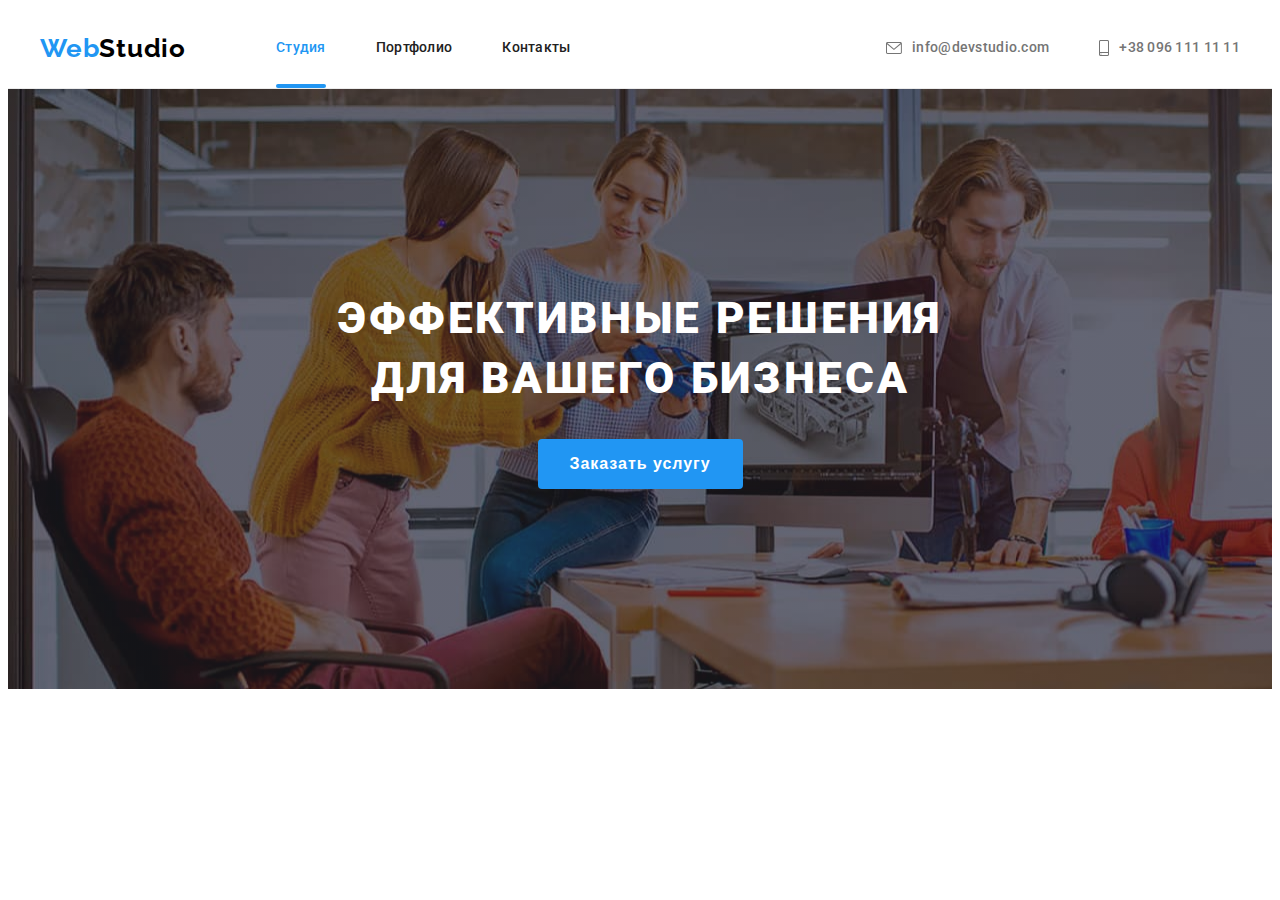
==== commit ff8221b3: "добавляет адаптивные стили hero" ====
--- a/index.html
+++ b/index.html
@@ -53,6 +53,7 @@
             </ul>
         </div>
 
+        <!--Mobile menu-->
         <div class="modal-mobile" data-menu>
             <button type="button" class="modal-mobile__close-btn" data-menu-close>
                 <svg class="modal-mobile__close-icon" width="18" height="18">
@@ -104,14 +105,14 @@
 
     <main>
         <!--Hero-->
-        <!-- <section class="hero">
+        <section class="hero">
             <div class="hero-wrapper">
                 <div class="container">
                     <h1 class="hero__title">Эффективные решения<br>для вашего бизнеса</h1>
                     <button class="hero__button" type="button" data-modal-open>Заказать услугу</button>
                 </div>
             </div>
-        </section> -->
+        </section>
         
         <!--Преимущества-->
         <!-- <section class="advantages section">
@@ -488,10 +489,10 @@
     </footer> -->
 
     <!-- Модальное окно -->
-    <!-- <div class="backdrop is-hidden" data-modal>
+    <div class="backdrop is-hidden" data-modal>
         <div class="modal">
             <button type="button" class="modal__close-button" data-modal-close>
-                <svg class="close-button-icon" width="11" height="11">
+                <svg class="modal__close-icon" width="11" height="11">
                     <use href="./images/sprite.svg#icon-Vector"></use>
                 </svg>
             </button>
@@ -543,9 +544,9 @@
                 <button type="submit" class="form__button">Отправить</button>
             </form>
         </div>
-    </div> -->
+    </div>
 
     <script src="./js/mobile-menu.js"></script>
-    <!-- <script src="./js/modal.js"></script> -->
+    <script src="./js/modal.js"></script>
 </body>
 </html>--- a/css/main.min.css
+++ b/css/main.min.css
@@ -1,2 +1,2 @@
-:root{--main-color: #212121;--secondary-color: #757575;--accent-color: #2196f3;--white-color: #ffffff;--icon-color: #afb1b8;--card-set-gap: 30px}.visually-hidden{position:absolute !important;clip:rect(1px 1px 1px 1px);clip:rect(1px, 1px, 1px, 1px);padding:0 !important;border:0 !important;height:1px !important;width:1px !important;overflow:hidden}body{font-family:"Roboto", sans-serif;color:var(--main-color)}h1,h2,h3,h4,h5,h6,p{margin:0}ul,ol{margin:0;padding:0}img{display:block}.link{text-decoration:none}.list{list-style:none}.address{font-style:normal}.container{padding-left:15px;padding-right:15px}@media screen and (min-width: 480px){.container{width:480px;margin:0 auto}}@media screen and (min-width: 768px){.container{width:768px}}@media screen and (min-width: 1200px){.container{width:1200px}}.header__container{display:flex;align-items:center;justify-content:space-between}.same-title{margin-bottom:50px;text-align:center;font-weight:700;font-size:36px;line-height:1.17;letter-spacing:0.03em}.section{padding-top:94px;padding-bottom:94px}.logo{font-family:"Raleway", sans-serif;font-weight:700;font-size:24px;line-height:1.17;letter-spacing:0.03em;color:var(--accent-color)}.logo_light-theme{color:#000000}.logo_dark-theme{color:#ffffff}@media screen and (min-width: 768px){.logo_light-theme{margin-right:88px}}@media screen and (min-width: 1200px){.logo{font-size:26px;line-height:1.19}.logo_light-theme{margin-right:90px}}.sosial-list{display:flex;justify-content:space-between;align-items:center}.sosial-list__link{display:flex;justify-content:center;align-items:center;padding:12px;background-color:var(--white-color);border-radius:50%;transition:background-color 250ms cubic-bezier(0.4, 0, 0.2, 1)}.sosial-list__link .sosial-list__icon{width:20px;height:20px;fill:var(--icon-color);transition:fill 250ms cubic-bezier(0.4, 0, 0.2, 1)}.sosial-list__link:hover,.sosial-list__link:focus{background-color:var(--accent-color)}.sosial-list__link:hover .sosial-list__icon,.sosial-list__link:focus .sosial-list__icon{fill:var(--white-color)}.footer__item:not(:last-child){margin-right:10px}.footer__link{display:flex;align-items:center;padding:12px;background-color:rgba(255,255,255,0.1);border-radius:50%;transition:background-color 250ms cubic-bezier(0.4, 0, 0.2, 1)}.footer__link .sosial-list__icon{width:20px;height:20px;fill:var(--white-color)}.footer__link:hover,.footer__link:focus{background-color:var(--accent-color)}.backdrop{position:fixed;top:0;left:0;width:100vw;height:100vh;background-color:rgba(0,0,0,0.2);transition:visibility 250ms cubic-bezier(0.4, 0, 0.2, 1),opacity 250ms cubic-bezier(0.4, 0, 0.2, 1),pointer-events 250ms cubic-bezier(0.4, 0, 0.2, 1)}.modal{position:absolute;top:50%;left:50%;transform:translate(-50%, -50%);width:528px;height:580px;padding:40px;background:#ffffff;box-shadow:0px 1px 3px rgba(0,0,0,0.12),0px 1px 1px rgba(0,0,0,0.14),0px 2px 1px rgba(0,0,0,0.2);border-radius:4px}.modal__close-button{position:absolute;top:8px;right:8px;width:30px;height:30px;background-color:transparent;border:1px solid rgba(0,0,0,0.1);border-radius:50%;cursor:pointer}.modal__title{display:block;margin-bottom:12px;font-weight:700;font-size:20px;line-height:1.15;text-align:center;letter-spacing:0.03em;color:var(--main-color)}.is-hidden{visibility:hidden;opacity:0;pointer-events:none}.form{display:flex;flex-direction:column}.form-field{display:block;font-weight:400;font-size:12px;line-height:1.17;letter-spacing:0.01em;color:var(--secondary-color)}.form-wrapper{position:relative;display:block;margin-top:4px;margin-bottom:10px}.form-wrapper__input{width:100%;height:40px;padding-left:42px;border:1px solid rgba(33,33,33,0.2);border-radius:4px;transition:border-color 250ms cubic-bezier(0.4, 0, 0.2, 1)}.form-wrapper__input:focus{outline:none;border-color:var(--accent-color)}.form-wrapper__input:focus+.form-wrapper__icon{fill:var(--accent-color)}.form-wrapper__icon{position:absolute;top:50%;left:12px;transform:translateY(-50%);fill:var(--main-color);transition:fill 250ms cubic-bezier(0.4, 0, 0.2, 1)}.form__message{width:100%;height:120px;margin-top:4px;margin-bottom:20px;padding:12px 16px;resize:none;border:1px solid rgba(33,33,33,0.2);border-radius:4px;transition:border-color 250ms cubic-bezier(0.4, 0, 0.2, 1)}.form__message::placeholder{color:var(--secondary-color)}.form__message:focus{outline:none;border-color:var(--accent-color)}.form__description{display:flex;justify-content:center;align-items:center;margin-bottom:30px;font-weight:400;font-size:14px;line-height:1.71;letter-spacing:0.03em;color:var(--secondary-color)}.form__description .form__conditions{color:var(--accent-color)}.form__description::before{display:block;content:"";width:16px;height:16px;margin-right:8px;background-image:url("../images/checkbox-icon.svg");background-position:center;background-repeat:no-repeat;border:2px solid var(--main-color);border-radius:2px;cursor:pointer;transition:box-shadow 250ms cubic-bezier(0.4, 0, 0.2, 1)}.form__term:checked+.form__description::before{background-color:var(--accent-color);border:none}.form__term:focus-visible+.form__description::before{box-shadow:0 0 0 2px var(--accent-color)}.form__button{align-self:center;min-width:200px;padding:10px 56px;border:none;border-radius:4px;outline:none;font-weight:700;font-size:16px;line-height:1.87;letter-spacing:0.06em;color:var(--white-color);background-color:var(--accent-color);box-shadow:0px 4px 4px rgba(0,0,0,0.15);cursor:pointer;transition:background-color 250ms cubic-bezier(0.4, 0, 0.2, 1)}.form__button:hover,.form__button:focus{background-color:#188ce8}.filter-list{display:flex;flex-wrap:wrap;justify-content:center;margin-bottom:50px}.filter-list__item:not(:last-child){margin-right:8px}.filter-list__button{padding:6px 22px;background-color:#f5f4fa;font-family:inherit;font-weight:500;font-size:16px;line-height:1.62;letter-spacing:0.03em;color:var(--main-color);border:none;border-radius:4px;cursor:pointer;transition:background-color 250ms cubic-bezier(0.4, 0, 0.2, 1),color 250ms cubic-bezier(0.4, 0, 0.2, 1),box-shadow 250ms cubic-bezier(0.4, 0, 0.2, 1)}.filter-list__button:hover,.filter-list__button:focus{background-color:var(--accent-color);color:var(--white-color);box-shadow:0px 3px 1px rgba(0,0,0,0.1),0px 1px 2px rgba(0,0,0,0.08),0px 2px 2px rgba(0,0,0,0.12)}.header{padding:10px 0px;outline:none}@media screen and (max-width: 767px){.menu,.header-contacts{display:none}.modal-mobile{display:flex;flex-direction:column;justify-content:space-between;position:fixed;top:0;left:50%;width:100vw;max-width:480px;height:100vh;padding:48px 40px;background-color:#fff;transform:translateY(-100%) translateX(-50%);transition:transform 250ms cubic-bezier(0.4, 0, 0.2, 1)}.is-open{transform:translateY(0) translateX(-50%)}.burger-btn,.modal-mobile__close-btn{padding:0;background-color:transparent;border:none}.modal-mobile__close-btn{position:absolute;top:10px;right:15px;width:40px;height:40px}.burger-btn__icon,.modal-mobile__close-icon{fill:var(--main-color)}.burger-btn:hover .burger-btn__icon,.burger-btn:focus .burger-btn__icon{fill:var(--accent-color)}.modal-mobile__close-btn:hover .modal-mobile__close-icon,.modal-mobile__close-btn:focus .modal-mobile__close-icon{fill:var(--accent-color)}.mobile-menu__item:not(:last-child){margin-bottom:32px}.mobile-menu__link{font-weight:500;font-size:40px;line-height:1.175;letter-spacing:0.02em;color:var(--main-color);transition:color 250ms cubic-bezier(0.4, 0, 0.2, 1)}.mobile-menu__link:hover,.mobile-menu__link:focus{color:var(--accent-color)}.active-link{color:var(--accent-color)}.mobile-contacts{margin-bottom:64px}.mobile-contacts__item{font-weight:500;line-height:1.17;letter-spacing:0.02em}.mobile-contacts__tel{display:block;margin-bottom:32px;font-size:34px;color:var(--accent-color)}.mobile-contacts__mail{font-size:24px;color:var(--secondary-color)}.mobile-sosial{display:flex}.mobile-sosial__item:not(:last-child){padding-right:10px;border-right:1px solid rgba(33,33,33,0.2)}.mobile-sosial__item:not(:first-child){padding-left:10px}.mobile-sosial__link{font-weight:500;font-size:18px;line-height:1.22;letter-spacing:0.02em;color:var(--accent-color)}}@media screen and (min-width: 768px){.burger-btn,.modal-mobile{display:none}.header{display:flex;align-items:center;border-bottom:1px solid #ececec;padding:0}.navigation{display:flex;align-items:center}.menu{display:flex;align-items:center}.menu__item{position:relative}.menu__item:not(:last-child){margin-right:50px}.menu__link{display:block;padding-top:32px;padding-bottom:32px;font-weight:500;font-size:14px;line-height:1.14;letter-spacing:0.02em;color:inherit;transition:color 250ms cubic-bezier(0.4, 0, 0.2, 1)}.menu__link:hover,.menu__link:focus{color:var(--accent-color)}.active-link{color:var(--accent-color)}.active-link::after{position:absolute;content:"";display:block;bottom:0;left:0;width:100%;height:4px;background-color:var(--accent-color);border-radius:2px}.header-contacts__item{font-weight:500;font-size:12px;line-height:1.17;letter-spacing:0.02em}.header-contacts__mail-link{display:flex;align-items:center;margin-bottom:10px;color:var(--secondary-color);transition:color 250ms cubic-bezier(0.4, 0, 0.2, 1)}.header-contacts__mail-link:hover,.header-contacts__mail-link:focus{color:var(--accent-color)}.header-contacts__mail-icon{width:14px;height:10px;margin-right:8px;fill:currentColor}.header-contacts__tel-link{display:flex;align-items:center;color:var(--secondary-color);transition:color 250ms cubic-bezier(0.4, 0, 0.2, 1)}.header-contacts__tel-link:hover,.header-contacts__tel-link:focus{color:var(--accent-color)}.header-contacts__tel-icon{width:10px;height:14px;margin-right:8px;fill:currentColor}}@media screen and (min-width: 1200px){.header-contacts{display:flex;justify-content:flex-end;align-items:center}.header-contacts__item{font-size:14px;line-height:1.14}.header-contacts__mail-link{justify-content:flex-end;margin-bottom:0;margin-right:50px;margin-left:auto}.header-contacts__mail-icon{width:16px;height:12px;margin-right:10px}.header-contacts__tel-link{justify-content:flex-end;margin-bottom:0}.header-contacts__tel-icon{width:10px;height:16px;margin-right:10px}}.hero{text-align:center;background-color:#c4c4c4}.hero-wrapper{max-width:1600px;padding-top:200px;padding-bottom:200px;margin:0 auto;background-image:linear-gradient(rgba(47,48,58,0.4), rgba(47,48,58,0.4)),url("../images/hero/hero-bg.jpg");background-repeat:no-repeat;background-size:cover}.hero__title{margin-bottom:30px;font-weight:900;font-size:44px;line-height:1.36;letter-spacing:0.06em;text-transform:uppercase;color:var(--white-color)}.hero__button{min-width:200px;padding:10px 32px;border:none;border-radius:4px;font-weight:700;font-size:16px;line-height:1.87;letter-spacing:0.06em;color:var(--white-color);background-color:var(--accent-color);cursor:pointer;transition:background-color 250ms cubic-bezier(0.4, 0, 0.2, 1)}.hero__button:hover,.hero__button:focus{background-color:#188ce8}.advantages{padding-bottom:47px}.advantages-list{display:flex;flex-wrap:wrap;margin-left:calc(-1 * var(--card-set-gap));margin-top:calc(-1 * var(--card-set-gap))}.advantages-item{flex-basis:calc(100% / 4 - var(--card-set-gap));margin-left:var(--card-set-gap);margin-top:var(--card-set-gap)}.advantages__icon{display:flex;justify-content:center;align-items:center;width:270px;height:120px;margin-bottom:30px;background-color:#f5f4fa;border-radius:4px}.advantages__titles{margin-bottom:10px;font-weight:700;font-size:14px;line-height:1.14;letter-spacing:0.03em;text-transform:uppercase}.advantages__text{font-size:14px;line-height:1.71;letter-spacing:0.03em;color:var(--secondary-color)}.skills{padding-top:47px}.abilities{display:flex;flex-wrap:wrap;margin-left:calc(-1 * var(--card-set-gap));margin-top:calc(-1 * var(--card-set-gap))}.abilities__item{flex-basis:calc(100% / 3 - var(--card-set-gap));margin-left:var(--card-set-gap);margin-top:var(--card-set-gap)}.abilities__wrapper{position:relative;overflow:hidden}.abilities__overlay{position:absolute;bottom:0;left:0;width:100%;padding:28px;overflow:auto;transform:translateY(100%);transition:transform 250ms cubic-bezier(0.4, 0, 0.2, 1);font-size:14px;line-height:1.14;text-align:center;letter-spacing:0.03em;text-transform:uppercase;color:#ffffff;background-color:rgba(47,48,58,0.8)}.abilities__item:hover .abilities__overlay,.abilities__item:focus .abilities__overlay{transform:translateY(0)}.team{background-color:#f5f4fa}.team-list{display:flex;flex-wrap:wrap;margin-left:calc(-1 * var(--card-set-gap));margin-top:calc(-1 * var(--card-set-gap))}.team-item{flex-basis:calc(100% / 4 - var(--card-set-gap));margin-left:var(--card-set-gap);margin-top:var(--card-set-gap);background-color:#ffffff;box-shadow:0px 1px 3px rgba(0,0,0,0.12),0px 1px 1px rgba(0,0,0,0.14),0px 2px 1px rgba(0,0,0,0.2)}.team-content{padding:30px}.team__title{margin-bottom:10px;text-align:center;font-weight:500;font-size:16px;line-height:1.19;letter-spacing:0.03em}.team__text{margin-bottom:16px;text-align:center;font-size:16px;line-height:1.19;letter-spacing:0.03em;color:var(--secondary-color)}.clients-list{display:flex;flex-wrap:wrap;margin-left:calc(-1 * var(--card-set-gap));margin-top:calc(-1 * var(--card-set-gap))}.clients-item{flex-basis:calc(100% / 6 - var(--card-set-gap));margin-left:var(--card-set-gap);margin-top:var(--card-set-gap)}.clients__link{display:flex;justify-content:center;align-items:center;width:170px;height:90px;background-color:#fff;border:1px solid var(--icon-color);border-radius:4px;transition:border 250ms cubic-bezier(0.4, 0, 0.2, 1);cursor:pointer}.clients__link:hover,.clients__link:focus{border-color:var(--accent-color);outline:none}.clients__icon{fill:var(--icon-color);transition:fill 250ms cubic-bezier(0.4, 0, 0.2, 1)}.clients__link:hover .clients__icon,.clients__link:focus .clients__icon{fill:var(--accent-color)}.grid{display:flex;flex-wrap:wrap;margin-left:calc(-1 * var(--card-set-gap));margin-top:calc(-1 * var(--card-set-gap))}.product{flex-basis:calc(100% / 3 - var(--card-set-gap));margin-left:var(--card-set-gap);margin-top:var(--card-set-gap);transition:box-shadow 250ms cubic-bezier(0.4, 0, 0.2, 1)}.product:hover,.product:focus{box-shadow:0px 1px 1px rgba(0,0,0,0.12),0px 4px 4px rgba(0,0,0,0.06),1px 4px 6px rgba(0,0,0,0.16)}.product__content{padding:20px 24px;border:1px solid #eeeeee;border-top:none}.product__title{margin-bottom:4px;font-weight:700;font-size:18px;line-height:2;letter-spacing:0.06em;color:var(--main-color)}.product__text{font-size:16px;line-height:1.87;letter-spacing:0.03em;color:var(--secondary-color)}.product__upwrapper{position:relative;overflow:hidden}.product__overlay{position:absolute;top:0;left:0;height:100%;padding:62px 24px;overflow:auto;transform:translateY(100%);transition:transform 250ms cubic-bezier(0.4, 0, 0.2, 1);font-size:18px;line-height:1.56;letter-spacing:0.03em;color:#ffffff;background-color:rgba(33,150,243,0.9)}.product-link:hover .product__overlay,.product-link:focus .product__overlay{transform:translateY(0)}.footer{padding-top:60px;padding-bottom:60px;background-color:#2f303a}.footer-wrapper{display:flex}.slogan{display:block;padding-top:12px;padding-bottom:20px;font-weight:bold;font-size:14px;line-height:1.14;letter-spacing:0.03em;text-transform:uppercase;color:#ffffff}.address{margin-top:20px;font-size:14px;line-height:1.71;letter-spacing:0.03em}.address__link{color:var(--white-color);transition:color 250ms cubic-bezier(0.4, 0, 0.2, 1)}.address__link:hover,.address__link:focus{color:var(--accent-color)}.contacts{margin-top:10px}.contacts__link{color:rgba(255,255,255,0.6);transition:color 250ms cubic-bezier(0.4, 0, 0.2, 1)}.contacts__link:hover,.contacts__link:focus{color:var(--accent-color)}.social-wrapper{margin-left:70px}.footer-form-wrapper{margin-left:auto}.footer-form{display:flex;align-items:center}.footer-form-input{min-width:358px;margin-right:12px;padding:16px 14px;border:1px solid rgba(255,255,255,0.3);border-radius:4px;outline:none;color:var(--white-color);background-color:transparent;box-shadow:0px 4px 4px rgba(0,0,0,0.15);transition:border-color 250ms cubic-bezier(0.4, 0, 0.2, 1)}.footer-form-input::placeholder{color:var(--secondary-color)}.footer-form-input:focus{border-color:var(--accent-color)}.footer-button{display:flex;justify-content:space-between;align-items:center;min-width:200px;padding:10px 28px;border:none;border-radius:4px;background-color:var(--accent-color);box-shadow:0px 4px 4px rgba(0,0,0,0.15);cursor:pointer;transition:background-color 250ms cubic-bezier(0.4, 0, 0.2, 1)}.footer-button:hover,.footer-button:focus{background-color:#188ce8}.footer-button__text{font-weight:700;font-size:16px;line-height:1.87;letter-spacing:0.06em;color:var(--white-color)}.footer-button__icon{width:24px;height:24px;fill:var(--white-color)}
+:root{--main-color: #212121;--secondary-color: #757575;--accent-color: #2196f3;--white-color: #ffffff;--icon-color: #afb1b8;--card-set-gap: 30px}.visually-hidden{position:absolute !important;clip:rect(1px 1px 1px 1px);clip:rect(1px, 1px, 1px, 1px);padding:0 !important;border:0 !important;height:1px !important;width:1px !important;overflow:hidden}body{font-family:"Roboto", sans-serif;color:var(--main-color)}h1,h2,h3,h4,h5,h6,p{margin:0}ul,ol{margin:0;padding:0}img{display:block}.link{text-decoration:none}.list{list-style:none}.address{font-style:normal}.container{padding-left:15px;padding-right:15px}@media screen and (min-width: 480px){.container{width:480px;margin:0 auto}}@media screen and (min-width: 768px){.container{width:768px}}@media screen and (min-width: 1200px){.container{width:1200px}}.header__container{display:flex;align-items:center;justify-content:space-between}.same-title{margin-bottom:50px;text-align:center;font-weight:700;font-size:36px;line-height:1.17;letter-spacing:0.03em}.section{padding-top:94px;padding-bottom:94px}.logo{font-family:"Raleway", sans-serif;font-weight:700;font-size:24px;line-height:1.17;letter-spacing:0.03em;color:var(--accent-color)}.logo_light-theme{color:#000000}.logo_dark-theme{color:#ffffff}@media screen and (min-width: 768px){.logo_light-theme{margin-right:88px}}@media screen and (min-width: 1200px){.logo{font-size:26px;line-height:1.19}.logo_light-theme{margin-right:90px}}.sosial-list{display:flex;justify-content:space-between;align-items:center}.sosial-list__link{display:flex;justify-content:center;align-items:center;padding:12px;background-color:var(--white-color);border-radius:50%;transition:background-color 250ms cubic-bezier(0.4, 0, 0.2, 1)}.sosial-list__link .sosial-list__icon{width:20px;height:20px;fill:var(--icon-color);transition:fill 250ms cubic-bezier(0.4, 0, 0.2, 1)}.sosial-list__link:hover,.sosial-list__link:focus{background-color:var(--accent-color)}.sosial-list__link:hover .sosial-list__icon,.sosial-list__link:focus .sosial-list__icon{fill:var(--white-color)}.footer__item:not(:last-child){margin-right:10px}.footer__link{display:flex;align-items:center;padding:12px;background-color:rgba(255,255,255,0.1);border-radius:50%;transition:background-color 250ms cubic-bezier(0.4, 0, 0.2, 1)}.footer__link .sosial-list__icon{width:20px;height:20px;fill:var(--white-color)}.footer__link:hover,.footer__link:focus{background-color:var(--accent-color)}.backdrop{position:fixed;top:0;left:0;width:100vw;height:100vh;background-color:rgba(0,0,0,0.2);transition:visibility 250ms cubic-bezier(0.4, 0, 0.2, 1),opacity 250ms cubic-bezier(0.4, 0, 0.2, 1),pointer-events 250ms cubic-bezier(0.4, 0, 0.2, 1)}.modal{position:absolute;top:50%;left:50%;transform:translate(-50%, -50%);width:450px;height:610px;padding:40px;background:#ffffff;box-shadow:0px 1px 3px rgba(0,0,0,0.12),0px 1px 1px rgba(0,0,0,0.14),0px 2px 1px rgba(0,0,0,0.2);border-radius:4px}.modal__close-button{position:absolute;top:8px;right:8px;width:30px;height:30px;background-color:transparent;border:1px solid rgba(0,0,0,0.1);border-radius:50%;cursor:pointer}.modal__close-icon{transition:fill 250ms cubic-bezier(0.4, 0, 0.2, 1)}.modal__close-icon:hover,.modal__close-icon:focus{fill:var(--accent-color)}.modal__title{display:block;margin-bottom:12px;font-weight:700;font-size:20px;line-height:1.5;text-align:center;letter-spacing:0.03em;color:var(--main-color)}.is-hidden{visibility:hidden;opacity:0;pointer-events:none}@media screen and (min-width: 1200px){.modal{width:528px;height:582px}.modal__title{line-height:1.15}}.form{display:flex;flex-direction:column}.form-field{display:block;font-weight:400;font-size:12px;line-height:1.17;letter-spacing:0.01em;color:var(--secondary-color)}.form-wrapper{position:relative;display:block;margin-top:4px;margin-bottom:10px}.form-wrapper__input{width:100%;height:40px;padding-left:42px;padding-right:0;border:1px solid rgba(33,33,33,0.2);border-radius:4px;transition:border-color 250ms cubic-bezier(0.4, 0, 0.2, 1)}.form-wrapper__input:focus{outline:none;border-color:var(--accent-color)}.form-wrapper__input:focus+.form-wrapper__icon{fill:var(--accent-color)}.form-wrapper__icon{position:absolute;top:50%;left:12px;transform:translateY(-50%);fill:var(--main-color);transition:fill 250ms cubic-bezier(0.4, 0, 0.2, 1)}.form__message{width:100%;height:120px;margin-top:4px;margin-bottom:20px;padding:12px 16px;resize:none;border:1px solid rgba(33,33,33,0.2);border-radius:4px;transition:border-color 250ms cubic-bezier(0.4, 0, 0.2, 1)}.form__message::placeholder{color:var(--secondary-color)}.form__message:focus{outline:none;border-color:var(--accent-color)}.form__description{display:flex;justify-content:center;align-items:center;margin-bottom:30px;font-weight:400;font-size:12px;line-height:1.17;letter-spacing:0.03em;color:var(--secondary-color)}.form__description .form__conditions{color:var(--accent-color)}.form__description::before{display:block;content:"";width:16px;height:16px;margin-right:8px;background-image:url("../images/checkbox-icon.svg");background-position:center;background-repeat:no-repeat;border:2px solid var(--main-color);border-radius:2px;cursor:pointer;transition:box-shadow 250ms cubic-bezier(0.4, 0, 0.2, 1)}.form__term:checked+.form__description::before{background-color:var(--accent-color);border:none}.form__term:focus-visible+.form__description::before{box-shadow:0 0 0 2px var(--accent-color)}.form__button{align-self:center;min-width:200px;padding:10px 56px;border:none;border-radius:4px;outline:none;font-weight:700;font-size:16px;line-height:1.87;letter-spacing:0.06em;color:var(--white-color);background-color:var(--accent-color);box-shadow:0px 4px 4px rgba(0,0,0,0.15);cursor:pointer;transition:background-color 250ms cubic-bezier(0.4, 0, 0.2, 1)}.form__button:hover,.form__button:focus{background-color:#188ce8}@media screen and (min-width: 1200px){.form__description{font-size:14px;line-height:1.71}}.filter-list{display:flex;flex-wrap:wrap;justify-content:center;margin-bottom:50px}.filter-list__item:not(:last-child){margin-right:8px}.filter-list__button{padding:6px 22px;background-color:#f5f4fa;font-family:inherit;font-weight:500;font-size:16px;line-height:1.62;letter-spacing:0.03em;color:var(--main-color);border:none;border-radius:4px;cursor:pointer;transition:background-color 250ms cubic-bezier(0.4, 0, 0.2, 1),color 250ms cubic-bezier(0.4, 0, 0.2, 1),box-shadow 250ms cubic-bezier(0.4, 0, 0.2, 1)}.filter-list__button:hover,.filter-list__button:focus{background-color:var(--accent-color);color:var(--white-color);box-shadow:0px 3px 1px rgba(0,0,0,0.1),0px 1px 2px rgba(0,0,0,0.08),0px 2px 2px rgba(0,0,0,0.12)}.header{padding:10px 0px;border-bottom:1px solid #ececec;outline:none}@media screen and (max-width: 767px){.menu,.header-contacts{display:none}.modal-mobile{display:flex;flex-direction:column;justify-content:space-between;position:fixed;top:0;left:50%;width:100vw;max-width:480px;height:100vh;padding:48px 40px;background-color:#fff;transform:translateY(-100%) translateX(-50%);transition:transform 250ms cubic-bezier(0.4, 0, 0.2, 1)}.is-open{transform:translateY(0) translateX(-50%)}.burger-btn,.modal-mobile__close-btn{padding:0;background-color:transparent;border:none}.modal-mobile__close-btn{position:absolute;top:10px;right:15px;width:40px;height:40px}.burger-btn__icon,.modal-mobile__close-icon{fill:var(--main-color)}.burger-btn:hover .burger-btn__icon,.burger-btn:focus .burger-btn__icon{fill:var(--accent-color)}.modal-mobile__close-btn:hover .modal-mobile__close-icon,.modal-mobile__close-btn:focus .modal-mobile__close-icon{fill:var(--accent-color)}.mobile-menu__item:not(:last-child){margin-bottom:32px}.mobile-menu__link{font-weight:500;font-size:40px;line-height:1.175;letter-spacing:0.02em;color:var(--main-color);transition:color 250ms cubic-bezier(0.4, 0, 0.2, 1)}.mobile-menu__link:hover,.mobile-menu__link:focus{color:var(--accent-color)}.active-link{color:var(--accent-color)}.mobile-contacts{margin-bottom:64px}.mobile-contacts__item{font-weight:500;line-height:1.17;letter-spacing:0.02em}.mobile-contacts__tel{display:block;margin-bottom:32px;font-size:34px;color:var(--accent-color)}.mobile-contacts__mail{font-size:24px;color:var(--secondary-color)}.mobile-sosial{display:flex}.mobile-sosial__item:not(:last-child){padding-right:10px;border-right:1px solid rgba(33,33,33,0.2)}.mobile-sosial__item:not(:first-child){padding-left:10px}.mobile-sosial__link{font-weight:500;font-size:18px;line-height:1.22;letter-spacing:0.02em;color:var(--accent-color)}}@media screen and (min-width: 768px){.burger-btn,.modal-mobile{display:none}.header{display:flex;align-items:center;padding:0}.navigation{display:flex;align-items:center}.menu{display:flex;align-items:center}.menu__item{position:relative}.menu__item:not(:last-child){margin-right:50px}.menu__link{display:block;padding-top:32px;padding-bottom:32px;font-weight:500;font-size:14px;line-height:1.14;letter-spacing:0.02em;color:inherit;transition:color 250ms cubic-bezier(0.4, 0, 0.2, 1)}.menu__link:hover,.menu__link:focus{color:var(--accent-color)}.active-link{color:var(--accent-color)}.active-link::after{position:absolute;content:"";display:block;bottom:0;left:0;width:100%;height:4px;background-color:var(--accent-color);border-radius:2px}.header-contacts__item{font-weight:500;font-size:12px;line-height:1.17;letter-spacing:0.02em}.header-contacts__mail-link{display:flex;align-items:center;margin-bottom:10px;color:var(--secondary-color);transition:color 250ms cubic-bezier(0.4, 0, 0.2, 1)}.header-contacts__mail-link:hover,.header-contacts__mail-link:focus{color:var(--accent-color)}.header-contacts__mail-icon{width:14px;height:10px;margin-right:8px;fill:currentColor}.header-contacts__tel-link{display:flex;align-items:center;color:var(--secondary-color);transition:color 250ms cubic-bezier(0.4, 0, 0.2, 1)}.header-contacts__tel-link:hover,.header-contacts__tel-link:focus{color:var(--accent-color)}.header-contacts__tel-icon{width:10px;height:14px;margin-right:8px;fill:currentColor}}@media screen and (min-width: 1200px){.header-contacts{display:flex;justify-content:flex-end;align-items:center}.header-contacts__item{font-size:14px;line-height:1.14}.header-contacts__mail-link{justify-content:flex-end;margin-bottom:0;margin-right:50px;margin-left:auto}.header-contacts__mail-icon{width:16px;height:12px;margin-right:10px}.header-contacts__tel-link{justify-content:flex-end;margin-bottom:0}.header-contacts__tel-icon{width:10px;height:16px;margin-right:10px}}.hero{text-align:center;background-color:#c4c4c4}.hero-wrapper{margin:0 auto;background-repeat:no-repeat;background-size:cover}.hero__title{margin-bottom:30px;font-weight:900;letter-spacing:0.06em;text-transform:uppercase;color:var(--white-color)}.hero__button{min-width:200px;padding:10px 32px;border:none;border-radius:4px;font-weight:700;font-size:16px;line-height:1.87;letter-spacing:0.06em;color:var(--white-color);background-color:var(--accent-color);cursor:pointer;transition:background-color 250ms cubic-bezier(0.4, 0, 0.2, 1)}.hero__button:hover,.hero__button:focus{background-color:#188ce8}@media screen and (max-width: 767px){.hero-wrapper{max-width:480px;padding-top:118px;padding-bottom:118px;background-image:linear-gradient(rgba(47,48,58,0.4), rgba(47,48,58,0.4)),url("../images/hero/hero-bg-mobile.jpg")}}@media screen and (max-width: 767px) and (min-device-pixel-ratio: 2), screen and (max-width: 767px) and (-webkit-min-device-pixel-ratio: 2), screen and (max-width: 767px) and (min-resolution: 192dpi), screen and (max-width: 767px) and (min-resolution: 2dppx){.hero-wrapper{background-image:linear-gradient(rgba(47,48,58,0.4), rgba(47,48,58,0.4)),url("../images/hero/hero-bg-mobile@2x.jpg")}}@media screen and (max-width: 767px){.hero__title{font-size:26px;line-height:1.62}}@media screen and (min-width: 768px){.hero-wrapper{max-width:768px;padding-top:118px;padding-bottom:118px;background-image:linear-gradient(rgba(47,48,58,0.4), rgba(47,48,58,0.4)),url("../images/hero/hero-bg-tablet.jpg")}}@media screen and (min-width: 768px) and (min-device-pixel-ratio: 2), screen and (min-width: 768px) and (-webkit-min-device-pixel-ratio: 2), screen and (min-width: 768px) and (min-resolution: 192dpi), screen and (min-width: 768px) and (min-resolution: 2dppx){.hero-wrapper{background-image:linear-gradient(rgba(47,48,58,0.4), rgba(47,48,58,0.4)),url("../images/hero/hero-bg-tablet@2x.jpg")}}@media screen and (min-width: 768px){.hero__title{font-size:26px;line-height:1.62}}@media screen and (min-width: 1200px){.hero-wrapper{max-width:1600px;padding-top:200px;padding-bottom:200px;background-image:linear-gradient(rgba(47,48,58,0.4), rgba(47,48,58,0.4)),url("../images/hero/hero-bg-desktop.jpg")}}@media screen and (min-width: 1200px) and (min-device-pixel-ratio: 2), screen and (min-width: 1200px) and (-webkit-min-device-pixel-ratio: 2), screen and (min-width: 1200px) and (min-resolution: 192dpi), screen and (min-width: 1200px) and (min-resolution: 2dppx){.hero-wrapper{background-image:linear-gradient(rgba(47,48,58,0.4), rgba(47,48,58,0.4)),url("../images/hero/hero-bg-desktop@2x.jpg")}}@media screen and (min-width: 1200px){.hero__title{font-size:44px;line-height:1.36}}.advantages{padding-bottom:47px}.advantages-list{display:flex;flex-wrap:wrap;margin-left:calc(-1 * var(--card-set-gap));margin-top:calc(-1 * var(--card-set-gap))}.advantages-item{flex-basis:calc(100% / 4 - var(--card-set-gap));margin-left:var(--card-set-gap);margin-top:var(--card-set-gap)}.advantages__icon{display:flex;justify-content:center;align-items:center;width:270px;height:120px;margin-bottom:30px;background-color:#f5f4fa;border-radius:4px}.advantages__titles{margin-bottom:10px;font-weight:700;font-size:14px;line-height:1.14;letter-spacing:0.03em;text-transform:uppercase}.advantages__text{font-size:14px;line-height:1.71;letter-spacing:0.03em;color:var(--secondary-color)}.skills{padding-top:47px}.abilities{display:flex;flex-wrap:wrap;margin-left:calc(-1 * var(--card-set-gap));margin-top:calc(-1 * var(--card-set-gap))}.abilities__item{flex-basis:calc(100% / 3 - var(--card-set-gap));margin-left:var(--card-set-gap);margin-top:var(--card-set-gap)}.abilities__wrapper{position:relative;overflow:hidden}.abilities__overlay{position:absolute;bottom:0;left:0;width:100%;padding:28px;overflow:auto;transform:translateY(100%);transition:transform 250ms cubic-bezier(0.4, 0, 0.2, 1);font-size:14px;line-height:1.14;text-align:center;letter-spacing:0.03em;text-transform:uppercase;color:#ffffff;background-color:rgba(47,48,58,0.8)}.abilities__item:hover .abilities__overlay,.abilities__item:focus .abilities__overlay{transform:translateY(0)}.team{background-color:#f5f4fa}.team-list{display:flex;flex-wrap:wrap;margin-left:calc(-1 * var(--card-set-gap));margin-top:calc(-1 * var(--card-set-gap))}.team-item{flex-basis:calc(100% / 4 - var(--card-set-gap));margin-left:var(--card-set-gap);margin-top:var(--card-set-gap);background-color:#ffffff;box-shadow:0px 1px 3px rgba(0,0,0,0.12),0px 1px 1px rgba(0,0,0,0.14),0px 2px 1px rgba(0,0,0,0.2)}.team-content{padding:30px}.team__title{margin-bottom:10px;text-align:center;font-weight:500;font-size:16px;line-height:1.19;letter-spacing:0.03em}.team__text{margin-bottom:16px;text-align:center;font-size:16px;line-height:1.19;letter-spacing:0.03em;color:var(--secondary-color)}.clients-list{display:flex;flex-wrap:wrap;margin-left:calc(-1 * var(--card-set-gap));margin-top:calc(-1 * var(--card-set-gap))}.clients-item{flex-basis:calc(100% / 6 - var(--card-set-gap));margin-left:var(--card-set-gap);margin-top:var(--card-set-gap)}.clients__link{display:flex;justify-content:center;align-items:center;width:170px;height:90px;background-color:#fff;border:1px solid var(--icon-color);border-radius:4px;transition:border 250ms cubic-bezier(0.4, 0, 0.2, 1);cursor:pointer}.clients__link:hover,.clients__link:focus{border-color:var(--accent-color);outline:none}.clients__icon{fill:var(--icon-color);transition:fill 250ms cubic-bezier(0.4, 0, 0.2, 1)}.clients__link:hover .clients__icon,.clients__link:focus .clients__icon{fill:var(--accent-color)}.grid{display:flex;flex-wrap:wrap;margin-left:calc(-1 * var(--card-set-gap));margin-top:calc(-1 * var(--card-set-gap))}.product{flex-basis:calc(100% / 3 - var(--card-set-gap));margin-left:var(--card-set-gap);margin-top:var(--card-set-gap);transition:box-shadow 250ms cubic-bezier(0.4, 0, 0.2, 1)}.product:hover,.product:focus{box-shadow:0px 1px 1px rgba(0,0,0,0.12),0px 4px 4px rgba(0,0,0,0.06),1px 4px 6px rgba(0,0,0,0.16)}.product__content{padding:20px 24px;border:1px solid #eeeeee;border-top:none}.product__title{margin-bottom:4px;font-weight:700;font-size:18px;line-height:2;letter-spacing:0.06em;color:var(--main-color)}.product__text{font-size:16px;line-height:1.87;letter-spacing:0.03em;color:var(--secondary-color)}.product__upwrapper{position:relative;overflow:hidden}.product__overlay{position:absolute;top:0;left:0;height:100%;padding:62px 24px;overflow:auto;transform:translateY(100%);transition:transform 250ms cubic-bezier(0.4, 0, 0.2, 1);font-size:18px;line-height:1.56;letter-spacing:0.03em;color:#ffffff;background-color:rgba(33,150,243,0.9)}.product-link:hover .product__overlay,.product-link:focus .product__overlay{transform:translateY(0)}.footer{padding-top:60px;padding-bottom:60px;background-color:#2f303a}.footer-wrapper{display:flex}.slogan{display:block;padding-top:12px;padding-bottom:20px;font-weight:bold;font-size:14px;line-height:1.14;letter-spacing:0.03em;text-transform:uppercase;color:#ffffff}.address{margin-top:20px;font-size:14px;line-height:1.71;letter-spacing:0.03em}.address__link{color:var(--white-color);transition:color 250ms cubic-bezier(0.4, 0, 0.2, 1)}.address__link:hover,.address__link:focus{color:var(--accent-color)}.contacts{margin-top:10px}.contacts__link{color:rgba(255,255,255,0.6);transition:color 250ms cubic-bezier(0.4, 0, 0.2, 1)}.contacts__link:hover,.contacts__link:focus{color:var(--accent-color)}.social-wrapper{margin-left:70px}.footer-form-wrapper{margin-left:auto}.footer-form{display:flex;align-items:center}.footer-form-input{min-width:358px;margin-right:12px;padding:16px 14px;border:1px solid rgba(255,255,255,0.3);border-radius:4px;outline:none;color:var(--white-color);background-color:transparent;box-shadow:0px 4px 4px rgba(0,0,0,0.15);transition:border-color 250ms cubic-bezier(0.4, 0, 0.2, 1)}.footer-form-input::placeholder{color:var(--secondary-color)}.footer-form-input:focus{border-color:var(--accent-color)}.footer-button{display:flex;justify-content:space-between;align-items:center;min-width:200px;padding:10px 28px;border:none;border-radius:4px;background-color:var(--accent-color);box-shadow:0px 4px 4px rgba(0,0,0,0.15);cursor:pointer;transition:background-color 250ms cubic-bezier(0.4, 0, 0.2, 1)}.footer-button:hover,.footer-button:focus{background-color:#188ce8}.footer-button__text{font-weight:700;font-size:16px;line-height:1.87;letter-spacing:0.06em;color:var(--white-color)}.footer-button__icon{width:24px;height:24px;fill:var(--white-color)}
 /*# sourceMappingURL=main.min.css.map */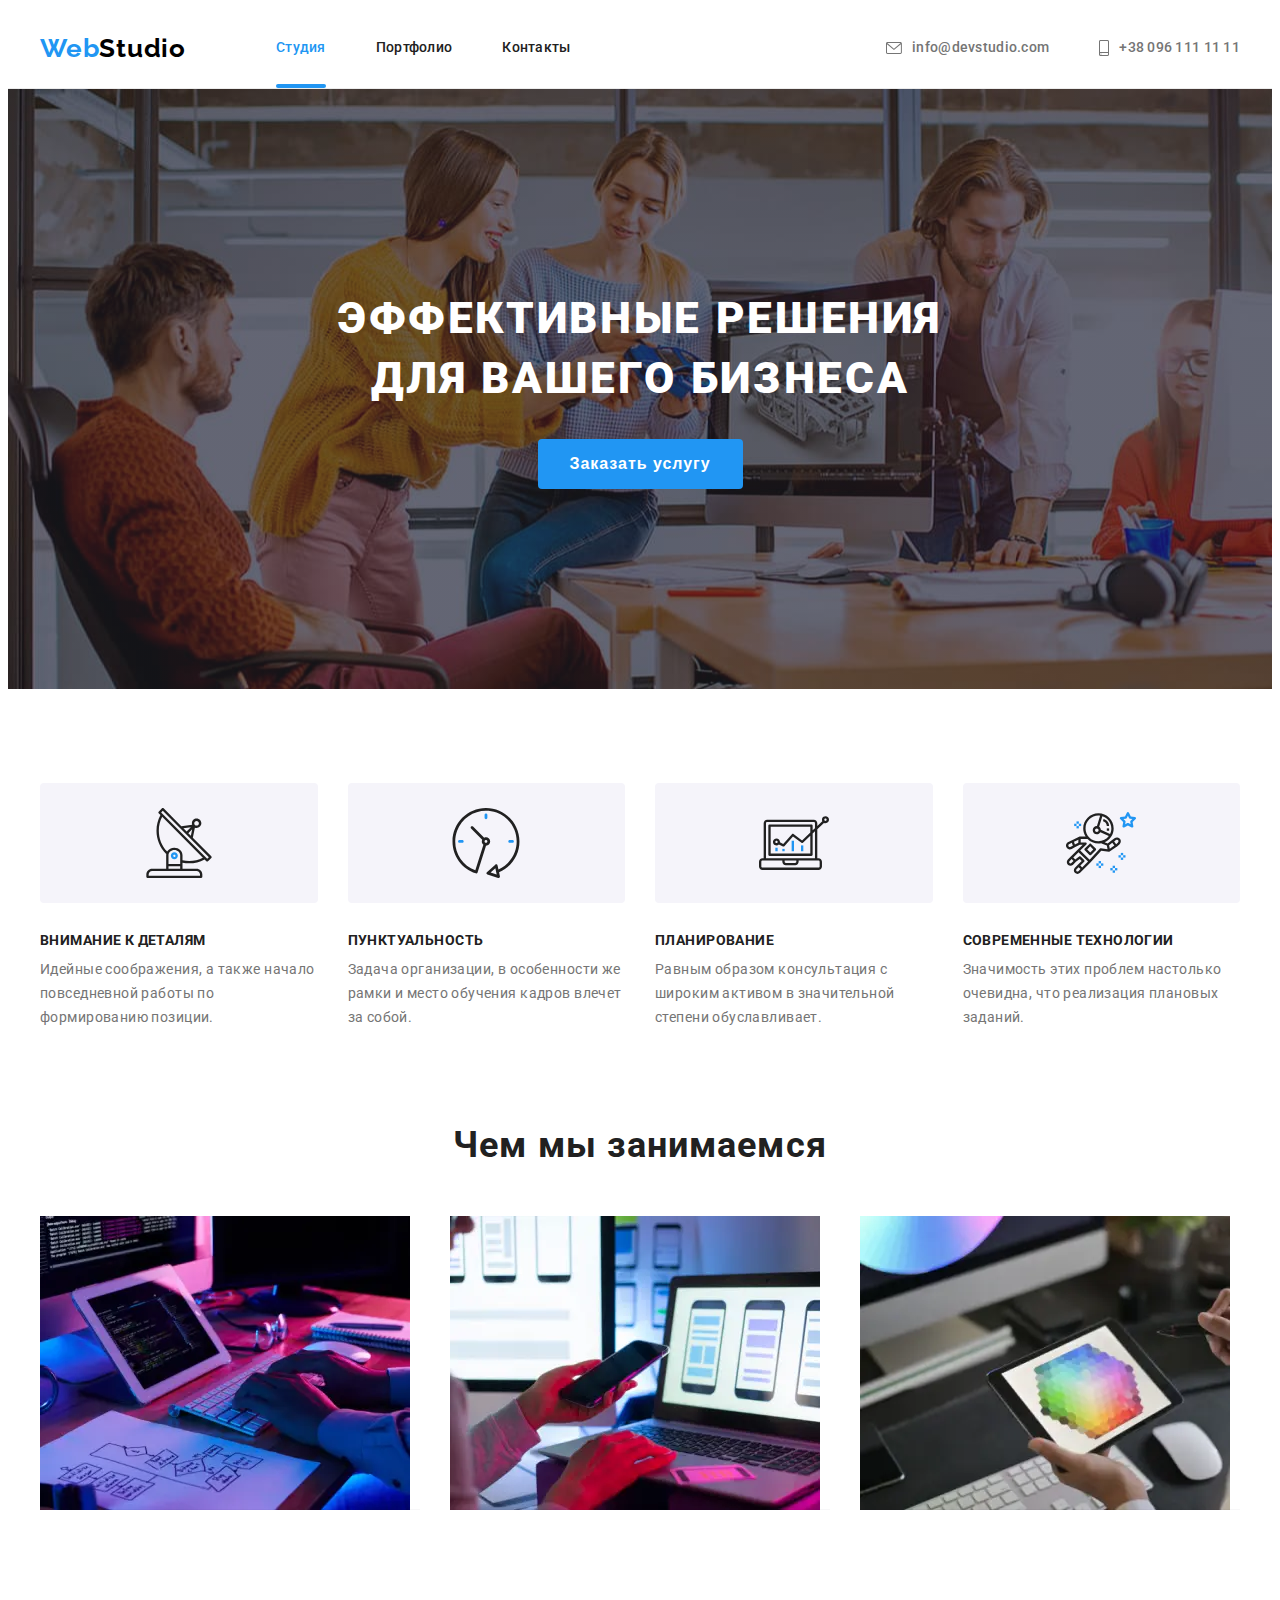
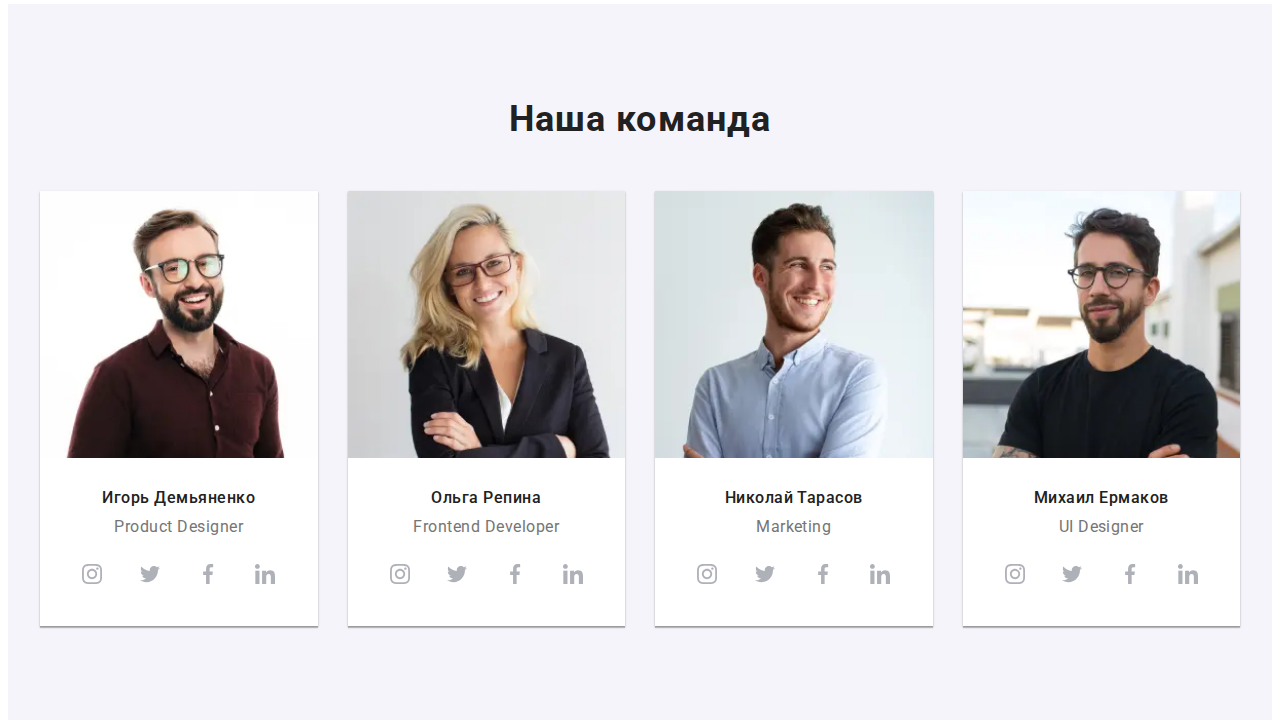
==== commit 48ec82ab: "добавляет адаптивные стили преимуществ, скилов и команды" ====
--- a/index.html
+++ b/index.html
@@ -115,7 +115,7 @@
         </section>
         
         <!--Преимущества-->
-        <!-- <section class="advantages section">
+        <section class="advantages section">
             <div class="container">
                 <h2 class="visually-hidden">Наши преимущества</h2>
 
@@ -158,47 +158,95 @@
                     </li>
                 </ul>
             </div>
-        </section> -->
-
-        <!--Чем мы занимаемся-->
-        <!-- <section class="skills section">
+        </section>
+
+        <!--Скилз-->
+        <section class="skills section">
             <div class="container">
                 <h2 class="same-title">Чем мы занимаемся</h2>
 
                 <ul class="abilities list">
                     <li class="abilities__item">
                        <div class="abilities__wrapper">
-                            <img class="abilities__image" src="./images/skills/our-work-1.jpg" alt="Верстка под десктоп" width="370" height="294">
-                            <p class="abilities__overlay">Десктопные приложения</p>
+                            <picture>
+                                <source 
+                                    srcset="./images/skills/skills-1-desktop.webp 1x, ./images/skills/skills-1-desktop@2x.webp 2x"
+                                    media="(min-width: 1200px)" type="image/webp">
+                                <source 
+                                    srcset="./images/skills/skills-1-desktop.jpg 1x, ./images/skills/skills-1-desktop@2x.jpg 2x" 
+                                    media="(min-width: 1200px)">
+                                <img class="abilities__image" src="./images/skills/skills-1-desktop.jpg" alt="Верстка под десктоп" width="370" height="294">
+                            </picture>
+                           
+                           <p class="abilities__overlay">Десктопные приложения</p>
                         </div>
                     </li>
                     <li class="abilities__item">
                         <div class="abilities__wrapper">
-                            <img class="abilities__image" src="./images/skills/our-work-2.jpg" alt="Верстка под смартфон" width="370" height="294">
+                            <picture>
+                                <source 
+                                    srcset="./images/skills/skills-2-desktop.webp 1x, ./images/skills/skills-2-desktop@2x.webp 2x"
+                                    media="(min-width: 1200px)" type="image/webp">
+                                <source 
+                                    srcset="./images/skills/skills-2-desktop.jpg 1x, ./images/skills/skills-2-desktop@2x.jpg 2x"
+                                    media="(min-width: 1200px)">
+                                <img class="abilities__image" src="./images/skills/skills-2-desktop.jpg" alt="Верстка под смартфон" width="370" height="294">
+                            </picture>
+                                                        
                             <p class="abilities__overlay">Мобильные приложения</p>
                         </div>
                     </li>
                     <li class="abilities__item">
                         <div class="abilities__wrapper">
-                            <img class="abilities__image" src="./images/skills/our-work-3.jpg" alt="Стилизация сайта" width="370" height="294">
+                            <picture>
+                                <source 
+                                    srcset="./images/skills/skills-3-desktop.webp 1x, ./images/skills/skills-3-desktop@2x.webp 2x"
+                                    media="(min-width: 1200px)" type="image/webp">
+                                <source 
+                                    srcset="./images/skills/skills-3-desktop.jpg 1x, ./images/skills/skills-3-desktop@2x.jpg 2x"
+                                    media="(min-width: 1200px)">
+                                <img class="abilities__image" src="./images/skills/skills-3-desktop.jpg" alt="Стилизация сайта" width="370" height="294">
+                            </picture>
+                            
                             <p class="abilities__overlay">Дизайнерские решения</p>
                         </div>
                     </li>
                 </ul>
             </div>
-        </section> -->
+        </section>
 
         <!--Наша команда-->
-        <!-- <section class="team section">
+        <section class="team section">
             <div class="container">
                 <h2 class="same-title">Наша команда</h2>
 
                 <ul class="team-list list">
                     <li class="team-item">
-                        <img class="team-image" src="./images/team/idor.jpg" alt="дизайнер Игорь Демьяненко" width="270" height="260">
+                        <picture>
+                            <source 
+                                srcset="./images/team/igor-desktop.webp 1x, ./images/team/igor-desktop@2x.webp 2x"
+                                media="(min-width: 1200px)" type="image/webp">
+                            <source 
+                                srcset="./images/team/igor-desktop.jpg 1x, ./images/team/igor-desktop@2x.jpg 2x" 
+                                media="(min-width: 1200px)">
+                            <source 
+                                srcset="./images/team/igor-tablet.webp 1x, ./images/team/igor-tablet@2x.webp 2x" 
+                                media="(min-width: 768px)" type="image/webp">
+                            <source 
+                                srcset="./images/team/igor-tablet.jpg 1x, ./images/team/igor-tablet@2x.jpg 2x" 
+                                media="(min-width: 768px)">
+                            <source 
+                                srcset="./images/team/igor-mobile.webp 1x, ./images/team/igor-mobile@2x.webp 2x" 
+                                media="(min-width: 480px)" type="image/webp">
+                            <source 
+                                srcset="./images/team/igor-mobile.jpg 1x, ./images/team/igor-mobile@2x.jpg 2x" 
+                                media="(min-width: 480px)">
+                            <img class="team-image" src="./images/team/igor-mobile.jpg" alt="дизайнер Игорь Демьяненко">
+                        </picture>
+
                         <div class="team-content">
-                            <h3 class="team__title">Игорь Демьяненко</h3>
-                            <p class="team__text" lang="en">Product Designer</p>
+                            <h3 class="team-content__title">Игорь Демьяненко</h3>
+                            <p class="team-content__text" lang="en">Product Designer</p>
                             <ul class="sosial-list list">
                                 <li class="sosial-list__item">
                                     <a class="sosial-list__link" href="">
@@ -232,10 +280,33 @@
                         </div>
                     </li>
                     <li class="team-item">
-                        <img class="team-image" src="./images/team/olga.jpg" alt="разработчик Ольга Репина" width="270" height="260">
+                        <picture>
+                            <source 
+                                srcset="./images/team/olga-desktop.webp 1x, ./images/team/olga-desktop@2x.webp 2x"
+                                media="(min-width: 1200px)" type="image/webp">
+                            <source 
+                                srcset="./images/team/olga-desktop.jpg 1x, ./images/team/olga-desktop@2x.jpg 2x"
+                                media="(min-width: 1200px)">
+                            <source 
+                                srcset="./images/team/olga-tablet.webp 1x, ./images/team/olga-tablet@2x.webp 2x" 
+                                media="(min-width: 768px)"
+                                type="image/webp">
+                            <source 
+                                srcset="./images/team/olga-tablet.jpg 1x, ./images/team/olga-tablet@2x.jpg 2x" 
+                                media="(min-width: 768px)">
+                            <source 
+                                srcset="./images/team/olga-mobile.webp 1x, ./images/team/olga-mobile@2x.webp 2x" 
+                                media="(min-width: 480px)"
+                                type="image/webp">
+                            <source 
+                                srcset="./images/team/olga-mobile.jpg 1x, ./images/team/olga-mobile@2x.jpg 2x" 
+                                media="(min-width: 480px)">
+                            <img class="team-image" src="./images/team/olga-mobile.jpg" alt="разработчик Ольга Репина">
+                        </picture>
+
                         <div class="team-content">
-                            <h3 class="team__title">Ольга Репина</h3>
-                            <p class="team__text" lang="en">Frontend Developer</p>
+                            <h3 class="team-content__title">Ольга Репина</h3>
+                            <p class="team-content__text" lang="en">Frontend Developer</p>
                             <ul class="sosial-list list">
                                 <li class="sosial-list__item">
                                     <a class="sosial-list__link" href="">
@@ -269,10 +340,30 @@
                         </div>
                     </li>
                     <li class="team-item">
-                        <img class="team-image" src="./images/team/nikolay.jpg" alt="маркетолог Николай Тарасов" width="270" height="260">
+                        <picture>
+                            <source 
+                                srcset="./images/team/nikolay-desktop.webp 1x, ./images/team/nikolay-desktop@2x.webp 2x"
+                                media="(min-width: 1200px)" type="image/webp">
+                            <source 
+                                srcset="./images/team/nikolay-desktop.jpg 1x, ./images/team/nikolay-desktop@2x.jpg 2x"
+                                media="(min-width: 1200px)">
+                            <source 
+                                srcset="./images/team/nikolay-tablet.webp 1x, ./images/team/nikolay-tablet@2x.webp 2x" 
+                                media="(min-width: 768px)" type="image/webp">
+                            <source 
+                                srcset="./images/team/nikolay-tablet.jpg 1x, ./images/team/nikolay-tablet@2x.jpg 2x" 
+                                media="(min-width: 768px)">
+                            <source 
+                                srcset="./images/team/nikolay-mobile.webp 1x, ./images/team/nikolay-mobile@2x.webp 2x" 
+                                media="(min-width: 480px)" type="image/webp">
+                            <source 
+                                srcset="./images/team/nikolay-mobile.jpg 1x, ./images/team/nikolay-mobile@2x.jpg 2x" 
+                                media="(min-width: 480px)">
+                            <img class="team-image" src="./images/team/nikolay-mobile.jpg" alt="маркетолог Николай Тарасов">
+                        </picture>
                         <div class="team-content">
-                            <h3 class="team__title">Николай Тарасов</h3>
-                            <p class="team__text" lang="en">Marketing</p>
+                            <h3 class="team-content__title">Николай Тарасов</h3>
+                            <p class="team-content__text" lang="en">Marketing</p>
                             <ul class="sosial-list list">
                                 <li class="sosial-list__item">
                                     <a class="sosial-list__link" href="">
@@ -306,10 +397,29 @@
                         </div>
                     </li>
                     <li class="team-item">
-                        <img class="team-image" src="./images/team/michael.jpg" alt="дизайнер Михаил Ермаков" width="270" height="260">
+                        <picture>
+                            <source 
+                                srcset="./images/team/michael-desktop.webp 1x, ./images/team/michael-desktop@2x.webp 2x"
+                                media="(min-width: 1200px)" type="image/webp">
+                            <source 
+                                srcset="./images/team/michael-desktop.jpg 1x, ./images/team/michael-desktop@2x.jpg 2x"
+                                media="(min-width: 1200px)">
+                            <source 
+                                srcset="./images/team/michael-tablet.webp 1x, ./images/team/michael-tablet@2x.webp 2x"
+                                media="(min-width: 768px)" type="image/webp">
+                            <source 
+                                srcset="./images/team/michael-tablet.jpg 1x, ./images/team/michael-tablet@2x.jpg 2x"
+                                media="(min-width: 768px)">
+                            <source 
+                                srcset="./images/team/michael-mobile.webp 1x, ./images/team/michael-mobile@2x.webp 2x"
+                                media="(min-width: 480px)" type="image/webp">
+                            <source 
+                                srcset="./images/team/michael-mobile.jpg 1x, ./images/team/michael-mobile@2x.jpg 2x"
+                                media="(min-width: 480px)">
+                            <img class="team-image" src="./images/team/michael-mobile.jpg" alt="дизайнер Михаил Ермаков">
                         <div class="team-content">
-                            <h3 class="team__title">Михаил Ермаков</h3>
-                            <p class="team__text" lang="en">UI Designer</p>
+                            <h3 class="team-content__title">Михаил Ермаков</h3>
+                            <p class="team-content__text" lang="en">UI Designer</p>
                             <ul class="sosial-list list">
                                 <li class="sosial-list__item">
                                     <a class="sosial-list__link" href="">
@@ -344,7 +454,7 @@
                     </li>
                 </ul>
             </div>
-        </section> -->
+        </section>
 
         <!--Постоянные клиенты-->
         <!-- <section class="clients section">
--- a/css/main.min.css
+++ b/css/main.min.css
@@ -1,2 +1,2 @@
-:root{--main-color: #212121;--secondary-color: #757575;--accent-color: #2196f3;--white-color: #ffffff;--icon-color: #afb1b8;--card-set-gap: 30px}.visually-hidden{position:absolute !important;clip:rect(1px 1px 1px 1px);clip:rect(1px, 1px, 1px, 1px);padding:0 !important;border:0 !important;height:1px !important;width:1px !important;overflow:hidden}body{font-family:"Roboto", sans-serif;color:var(--main-color)}h1,h2,h3,h4,h5,h6,p{margin:0}ul,ol{margin:0;padding:0}img{display:block}.link{text-decoration:none}.list{list-style:none}.address{font-style:normal}.container{padding-left:15px;padding-right:15px}@media screen and (min-width: 480px){.container{width:480px;margin:0 auto}}@media screen and (min-width: 768px){.container{width:768px}}@media screen and (min-width: 1200px){.container{width:1200px}}.header__container{display:flex;align-items:center;justify-content:space-between}.same-title{margin-bottom:50px;text-align:center;font-weight:700;font-size:36px;line-height:1.17;letter-spacing:0.03em}.section{padding-top:94px;padding-bottom:94px}.logo{font-family:"Raleway", sans-serif;font-weight:700;font-size:24px;line-height:1.17;letter-spacing:0.03em;color:var(--accent-color)}.logo_light-theme{color:#000000}.logo_dark-theme{color:#ffffff}@media screen and (min-width: 768px){.logo_light-theme{margin-right:88px}}@media screen and (min-width: 1200px){.logo{font-size:26px;line-height:1.19}.logo_light-theme{margin-right:90px}}.sosial-list{display:flex;justify-content:space-between;align-items:center}.sosial-list__link{display:flex;justify-content:center;align-items:center;padding:12px;background-color:var(--white-color);border-radius:50%;transition:background-color 250ms cubic-bezier(0.4, 0, 0.2, 1)}.sosial-list__link .sosial-list__icon{width:20px;height:20px;fill:var(--icon-color);transition:fill 250ms cubic-bezier(0.4, 0, 0.2, 1)}.sosial-list__link:hover,.sosial-list__link:focus{background-color:var(--accent-color)}.sosial-list__link:hover .sosial-list__icon,.sosial-list__link:focus .sosial-list__icon{fill:var(--white-color)}.footer__item:not(:last-child){margin-right:10px}.footer__link{display:flex;align-items:center;padding:12px;background-color:rgba(255,255,255,0.1);border-radius:50%;transition:background-color 250ms cubic-bezier(0.4, 0, 0.2, 1)}.footer__link .sosial-list__icon{width:20px;height:20px;fill:var(--white-color)}.footer__link:hover,.footer__link:focus{background-color:var(--accent-color)}.backdrop{position:fixed;top:0;left:0;width:100vw;height:100vh;background-color:rgba(0,0,0,0.2);transition:visibility 250ms cubic-bezier(0.4, 0, 0.2, 1),opacity 250ms cubic-bezier(0.4, 0, 0.2, 1),pointer-events 250ms cubic-bezier(0.4, 0, 0.2, 1)}.modal{position:absolute;top:50%;left:50%;transform:translate(-50%, -50%);width:450px;height:610px;padding:40px;background:#ffffff;box-shadow:0px 1px 3px rgba(0,0,0,0.12),0px 1px 1px rgba(0,0,0,0.14),0px 2px 1px rgba(0,0,0,0.2);border-radius:4px}.modal__close-button{position:absolute;top:8px;right:8px;width:30px;height:30px;background-color:transparent;border:1px solid rgba(0,0,0,0.1);border-radius:50%;cursor:pointer}.modal__close-icon{transition:fill 250ms cubic-bezier(0.4, 0, 0.2, 1)}.modal__close-icon:hover,.modal__close-icon:focus{fill:var(--accent-color)}.modal__title{display:block;margin-bottom:12px;font-weight:700;font-size:20px;line-height:1.5;text-align:center;letter-spacing:0.03em;color:var(--main-color)}.is-hidden{visibility:hidden;opacity:0;pointer-events:none}@media screen and (min-width: 1200px){.modal{width:528px;height:582px}.modal__title{line-height:1.15}}.form{display:flex;flex-direction:column}.form-field{display:block;font-weight:400;font-size:12px;line-height:1.17;letter-spacing:0.01em;color:var(--secondary-color)}.form-wrapper{position:relative;display:block;margin-top:4px;margin-bottom:10px}.form-wrapper__input{width:100%;height:40px;padding-left:42px;padding-right:0;border:1px solid rgba(33,33,33,0.2);border-radius:4px;transition:border-color 250ms cubic-bezier(0.4, 0, 0.2, 1)}.form-wrapper__input:focus{outline:none;border-color:var(--accent-color)}.form-wrapper__input:focus+.form-wrapper__icon{fill:var(--accent-color)}.form-wrapper__icon{position:absolute;top:50%;left:12px;transform:translateY(-50%);fill:var(--main-color);transition:fill 250ms cubic-bezier(0.4, 0, 0.2, 1)}.form__message{width:100%;height:120px;margin-top:4px;margin-bottom:20px;padding:12px 16px;resize:none;border:1px solid rgba(33,33,33,0.2);border-radius:4px;transition:border-color 250ms cubic-bezier(0.4, 0, 0.2, 1)}.form__message::placeholder{color:var(--secondary-color)}.form__message:focus{outline:none;border-color:var(--accent-color)}.form__description{display:flex;justify-content:center;align-items:center;margin-bottom:30px;font-weight:400;font-size:12px;line-height:1.17;letter-spacing:0.03em;color:var(--secondary-color)}.form__description .form__conditions{color:var(--accent-color)}.form__description::before{display:block;content:"";width:16px;height:16px;margin-right:8px;background-image:url("../images/checkbox-icon.svg");background-position:center;background-repeat:no-repeat;border:2px solid var(--main-color);border-radius:2px;cursor:pointer;transition:box-shadow 250ms cubic-bezier(0.4, 0, 0.2, 1)}.form__term:checked+.form__description::before{background-color:var(--accent-color);border:none}.form__term:focus-visible+.form__description::before{box-shadow:0 0 0 2px var(--accent-color)}.form__button{align-self:center;min-width:200px;padding:10px 56px;border:none;border-radius:4px;outline:none;font-weight:700;font-size:16px;line-height:1.87;letter-spacing:0.06em;color:var(--white-color);background-color:var(--accent-color);box-shadow:0px 4px 4px rgba(0,0,0,0.15);cursor:pointer;transition:background-color 250ms cubic-bezier(0.4, 0, 0.2, 1)}.form__button:hover,.form__button:focus{background-color:#188ce8}@media screen and (min-width: 1200px){.form__description{font-size:14px;line-height:1.71}}.filter-list{display:flex;flex-wrap:wrap;justify-content:center;margin-bottom:50px}.filter-list__item:not(:last-child){margin-right:8px}.filter-list__button{padding:6px 22px;background-color:#f5f4fa;font-family:inherit;font-weight:500;font-size:16px;line-height:1.62;letter-spacing:0.03em;color:var(--main-color);border:none;border-radius:4px;cursor:pointer;transition:background-color 250ms cubic-bezier(0.4, 0, 0.2, 1),color 250ms cubic-bezier(0.4, 0, 0.2, 1),box-shadow 250ms cubic-bezier(0.4, 0, 0.2, 1)}.filter-list__button:hover,.filter-list__button:focus{background-color:var(--accent-color);color:var(--white-color);box-shadow:0px 3px 1px rgba(0,0,0,0.1),0px 1px 2px rgba(0,0,0,0.08),0px 2px 2px rgba(0,0,0,0.12)}.header{padding:10px 0px;border-bottom:1px solid #ececec;outline:none}@media screen and (max-width: 767px){.menu,.header-contacts{display:none}.modal-mobile{display:flex;flex-direction:column;justify-content:space-between;position:fixed;top:0;left:50%;width:100vw;max-width:480px;height:100vh;padding:48px 40px;background-color:#fff;transform:translateY(-100%) translateX(-50%);transition:transform 250ms cubic-bezier(0.4, 0, 0.2, 1)}.is-open{transform:translateY(0) translateX(-50%)}.burger-btn,.modal-mobile__close-btn{padding:0;background-color:transparent;border:none}.modal-mobile__close-btn{position:absolute;top:10px;right:15px;width:40px;height:40px}.burger-btn__icon,.modal-mobile__close-icon{fill:var(--main-color)}.burger-btn:hover .burger-btn__icon,.burger-btn:focus .burger-btn__icon{fill:var(--accent-color)}.modal-mobile__close-btn:hover .modal-mobile__close-icon,.modal-mobile__close-btn:focus .modal-mobile__close-icon{fill:var(--accent-color)}.mobile-menu__item:not(:last-child){margin-bottom:32px}.mobile-menu__link{font-weight:500;font-size:40px;line-height:1.175;letter-spacing:0.02em;color:var(--main-color);transition:color 250ms cubic-bezier(0.4, 0, 0.2, 1)}.mobile-menu__link:hover,.mobile-menu__link:focus{color:var(--accent-color)}.active-link{color:var(--accent-color)}.mobile-contacts{margin-bottom:64px}.mobile-contacts__item{font-weight:500;line-height:1.17;letter-spacing:0.02em}.mobile-contacts__tel{display:block;margin-bottom:32px;font-size:34px;color:var(--accent-color)}.mobile-contacts__mail{font-size:24px;color:var(--secondary-color)}.mobile-sosial{display:flex}.mobile-sosial__item:not(:last-child){padding-right:10px;border-right:1px solid rgba(33,33,33,0.2)}.mobile-sosial__item:not(:first-child){padding-left:10px}.mobile-sosial__link{font-weight:500;font-size:18px;line-height:1.22;letter-spacing:0.02em;color:var(--accent-color)}}@media screen and (min-width: 768px){.burger-btn,.modal-mobile{display:none}.header{display:flex;align-items:center;padding:0}.navigation{display:flex;align-items:center}.menu{display:flex;align-items:center}.menu__item{position:relative}.menu__item:not(:last-child){margin-right:50px}.menu__link{display:block;padding-top:32px;padding-bottom:32px;font-weight:500;font-size:14px;line-height:1.14;letter-spacing:0.02em;color:inherit;transition:color 250ms cubic-bezier(0.4, 0, 0.2, 1)}.menu__link:hover,.menu__link:focus{color:var(--accent-color)}.active-link{color:var(--accent-color)}.active-link::after{position:absolute;content:"";display:block;bottom:0;left:0;width:100%;height:4px;background-color:var(--accent-color);border-radius:2px}.header-contacts__item{font-weight:500;font-size:12px;line-height:1.17;letter-spacing:0.02em}.header-contacts__mail-link{display:flex;align-items:center;margin-bottom:10px;color:var(--secondary-color);transition:color 250ms cubic-bezier(0.4, 0, 0.2, 1)}.header-contacts__mail-link:hover,.header-contacts__mail-link:focus{color:var(--accent-color)}.header-contacts__mail-icon{width:14px;height:10px;margin-right:8px;fill:currentColor}.header-contacts__tel-link{display:flex;align-items:center;color:var(--secondary-color);transition:color 250ms cubic-bezier(0.4, 0, 0.2, 1)}.header-contacts__tel-link:hover,.header-contacts__tel-link:focus{color:var(--accent-color)}.header-contacts__tel-icon{width:10px;height:14px;margin-right:8px;fill:currentColor}}@media screen and (min-width: 1200px){.header-contacts{display:flex;justify-content:flex-end;align-items:center}.header-contacts__item{font-size:14px;line-height:1.14}.header-contacts__mail-link{justify-content:flex-end;margin-bottom:0;margin-right:50px;margin-left:auto}.header-contacts__mail-icon{width:16px;height:12px;margin-right:10px}.header-contacts__tel-link{justify-content:flex-end;margin-bottom:0}.header-contacts__tel-icon{width:10px;height:16px;margin-right:10px}}.hero{text-align:center;background-color:#c4c4c4}.hero-wrapper{margin:0 auto;background-repeat:no-repeat;background-size:cover}.hero__title{margin-bottom:30px;font-weight:900;letter-spacing:0.06em;text-transform:uppercase;color:var(--white-color)}.hero__button{min-width:200px;padding:10px 32px;border:none;border-radius:4px;font-weight:700;font-size:16px;line-height:1.87;letter-spacing:0.06em;color:var(--white-color);background-color:var(--accent-color);cursor:pointer;transition:background-color 250ms cubic-bezier(0.4, 0, 0.2, 1)}.hero__button:hover,.hero__button:focus{background-color:#188ce8}@media screen and (max-width: 767px){.hero-wrapper{max-width:480px;padding-top:118px;padding-bottom:118px;background-image:linear-gradient(rgba(47,48,58,0.4), rgba(47,48,58,0.4)),url("../images/hero/hero-bg-mobile.jpg")}}@media screen and (max-width: 767px) and (min-device-pixel-ratio: 2), screen and (max-width: 767px) and (-webkit-min-device-pixel-ratio: 2), screen and (max-width: 767px) and (min-resolution: 192dpi), screen and (max-width: 767px) and (min-resolution: 2dppx){.hero-wrapper{background-image:linear-gradient(rgba(47,48,58,0.4), rgba(47,48,58,0.4)),url("../images/hero/hero-bg-mobile@2x.jpg")}}@media screen and (max-width: 767px){.hero__title{font-size:26px;line-height:1.62}}@media screen and (min-width: 768px){.hero-wrapper{max-width:768px;padding-top:118px;padding-bottom:118px;background-image:linear-gradient(rgba(47,48,58,0.4), rgba(47,48,58,0.4)),url("../images/hero/hero-bg-tablet.jpg")}}@media screen and (min-width: 768px) and (min-device-pixel-ratio: 2), screen and (min-width: 768px) and (-webkit-min-device-pixel-ratio: 2), screen and (min-width: 768px) and (min-resolution: 192dpi), screen and (min-width: 768px) and (min-resolution: 2dppx){.hero-wrapper{background-image:linear-gradient(rgba(47,48,58,0.4), rgba(47,48,58,0.4)),url("../images/hero/hero-bg-tablet@2x.jpg")}}@media screen and (min-width: 768px){.hero__title{font-size:26px;line-height:1.62}}@media screen and (min-width: 1200px){.hero-wrapper{max-width:1600px;padding-top:200px;padding-bottom:200px;background-image:linear-gradient(rgba(47,48,58,0.4), rgba(47,48,58,0.4)),url("../images/hero/hero-bg-desktop.jpg")}}@media screen and (min-width: 1200px) and (min-device-pixel-ratio: 2), screen and (min-width: 1200px) and (-webkit-min-device-pixel-ratio: 2), screen and (min-width: 1200px) and (min-resolution: 192dpi), screen and (min-width: 1200px) and (min-resolution: 2dppx){.hero-wrapper{background-image:linear-gradient(rgba(47,48,58,0.4), rgba(47,48,58,0.4)),url("../images/hero/hero-bg-desktop@2x.jpg")}}@media screen and (min-width: 1200px){.hero__title{font-size:44px;line-height:1.36}}.advantages{padding-bottom:47px}.advantages-list{display:flex;flex-wrap:wrap;margin-left:calc(-1 * var(--card-set-gap));margin-top:calc(-1 * var(--card-set-gap))}.advantages-item{flex-basis:calc(100% / 4 - var(--card-set-gap));margin-left:var(--card-set-gap);margin-top:var(--card-set-gap)}.advantages__icon{display:flex;justify-content:center;align-items:center;width:270px;height:120px;margin-bottom:30px;background-color:#f5f4fa;border-radius:4px}.advantages__titles{margin-bottom:10px;font-weight:700;font-size:14px;line-height:1.14;letter-spacing:0.03em;text-transform:uppercase}.advantages__text{font-size:14px;line-height:1.71;letter-spacing:0.03em;color:var(--secondary-color)}.skills{padding-top:47px}.abilities{display:flex;flex-wrap:wrap;margin-left:calc(-1 * var(--card-set-gap));margin-top:calc(-1 * var(--card-set-gap))}.abilities__item{flex-basis:calc(100% / 3 - var(--card-set-gap));margin-left:var(--card-set-gap);margin-top:var(--card-set-gap)}.abilities__wrapper{position:relative;overflow:hidden}.abilities__overlay{position:absolute;bottom:0;left:0;width:100%;padding:28px;overflow:auto;transform:translateY(100%);transition:transform 250ms cubic-bezier(0.4, 0, 0.2, 1);font-size:14px;line-height:1.14;text-align:center;letter-spacing:0.03em;text-transform:uppercase;color:#ffffff;background-color:rgba(47,48,58,0.8)}.abilities__item:hover .abilities__overlay,.abilities__item:focus .abilities__overlay{transform:translateY(0)}.team{background-color:#f5f4fa}.team-list{display:flex;flex-wrap:wrap;margin-left:calc(-1 * var(--card-set-gap));margin-top:calc(-1 * var(--card-set-gap))}.team-item{flex-basis:calc(100% / 4 - var(--card-set-gap));margin-left:var(--card-set-gap);margin-top:var(--card-set-gap);background-color:#ffffff;box-shadow:0px 1px 3px rgba(0,0,0,0.12),0px 1px 1px rgba(0,0,0,0.14),0px 2px 1px rgba(0,0,0,0.2)}.team-content{padding:30px}.team__title{margin-bottom:10px;text-align:center;font-weight:500;font-size:16px;line-height:1.19;letter-spacing:0.03em}.team__text{margin-bottom:16px;text-align:center;font-size:16px;line-height:1.19;letter-spacing:0.03em;color:var(--secondary-color)}.clients-list{display:flex;flex-wrap:wrap;margin-left:calc(-1 * var(--card-set-gap));margin-top:calc(-1 * var(--card-set-gap))}.clients-item{flex-basis:calc(100% / 6 - var(--card-set-gap));margin-left:var(--card-set-gap);margin-top:var(--card-set-gap)}.clients__link{display:flex;justify-content:center;align-items:center;width:170px;height:90px;background-color:#fff;border:1px solid var(--icon-color);border-radius:4px;transition:border 250ms cubic-bezier(0.4, 0, 0.2, 1);cursor:pointer}.clients__link:hover,.clients__link:focus{border-color:var(--accent-color);outline:none}.clients__icon{fill:var(--icon-color);transition:fill 250ms cubic-bezier(0.4, 0, 0.2, 1)}.clients__link:hover .clients__icon,.clients__link:focus .clients__icon{fill:var(--accent-color)}.grid{display:flex;flex-wrap:wrap;margin-left:calc(-1 * var(--card-set-gap));margin-top:calc(-1 * var(--card-set-gap))}.product{flex-basis:calc(100% / 3 - var(--card-set-gap));margin-left:var(--card-set-gap);margin-top:var(--card-set-gap);transition:box-shadow 250ms cubic-bezier(0.4, 0, 0.2, 1)}.product:hover,.product:focus{box-shadow:0px 1px 1px rgba(0,0,0,0.12),0px 4px 4px rgba(0,0,0,0.06),1px 4px 6px rgba(0,0,0,0.16)}.product__content{padding:20px 24px;border:1px solid #eeeeee;border-top:none}.product__title{margin-bottom:4px;font-weight:700;font-size:18px;line-height:2;letter-spacing:0.06em;color:var(--main-color)}.product__text{font-size:16px;line-height:1.87;letter-spacing:0.03em;color:var(--secondary-color)}.product__upwrapper{position:relative;overflow:hidden}.product__overlay{position:absolute;top:0;left:0;height:100%;padding:62px 24px;overflow:auto;transform:translateY(100%);transition:transform 250ms cubic-bezier(0.4, 0, 0.2, 1);font-size:18px;line-height:1.56;letter-spacing:0.03em;color:#ffffff;background-color:rgba(33,150,243,0.9)}.product-link:hover .product__overlay,.product-link:focus .product__overlay{transform:translateY(0)}.footer{padding-top:60px;padding-bottom:60px;background-color:#2f303a}.footer-wrapper{display:flex}.slogan{display:block;padding-top:12px;padding-bottom:20px;font-weight:bold;font-size:14px;line-height:1.14;letter-spacing:0.03em;text-transform:uppercase;color:#ffffff}.address{margin-top:20px;font-size:14px;line-height:1.71;letter-spacing:0.03em}.address__link{color:var(--white-color);transition:color 250ms cubic-bezier(0.4, 0, 0.2, 1)}.address__link:hover,.address__link:focus{color:var(--accent-color)}.contacts{margin-top:10px}.contacts__link{color:rgba(255,255,255,0.6);transition:color 250ms cubic-bezier(0.4, 0, 0.2, 1)}.contacts__link:hover,.contacts__link:focus{color:var(--accent-color)}.social-wrapper{margin-left:70px}.footer-form-wrapper{margin-left:auto}.footer-form{display:flex;align-items:center}.footer-form-input{min-width:358px;margin-right:12px;padding:16px 14px;border:1px solid rgba(255,255,255,0.3);border-radius:4px;outline:none;color:var(--white-color);background-color:transparent;box-shadow:0px 4px 4px rgba(0,0,0,0.15);transition:border-color 250ms cubic-bezier(0.4, 0, 0.2, 1)}.footer-form-input::placeholder{color:var(--secondary-color)}.footer-form-input:focus{border-color:var(--accent-color)}.footer-button{display:flex;justify-content:space-between;align-items:center;min-width:200px;padding:10px 28px;border:none;border-radius:4px;background-color:var(--accent-color);box-shadow:0px 4px 4px rgba(0,0,0,0.15);cursor:pointer;transition:background-color 250ms cubic-bezier(0.4, 0, 0.2, 1)}.footer-button:hover,.footer-button:focus{background-color:#188ce8}.footer-button__text{font-weight:700;font-size:16px;line-height:1.87;letter-spacing:0.06em;color:var(--white-color)}.footer-button__icon{width:24px;height:24px;fill:var(--white-color)}
+:root{--main-color: #212121;--secondary-color: #757575;--accent-color: #2196f3;--white-color: #ffffff;--icon-color: #afb1b8;--card-set-gap: 30px}.visually-hidden{position:absolute !important;clip:rect(1px 1px 1px 1px);clip:rect(1px, 1px, 1px, 1px);padding:0 !important;border:0 !important;height:1px !important;width:1px !important;overflow:hidden}body{font-family:"Roboto", sans-serif;color:var(--main-color)}h1,h2,h3,h4,h5,h6,p{margin:0}ul,ol{margin:0;padding:0}img{display:block}.link{text-decoration:none}.list{list-style:none}.address{font-style:normal}.container{padding-left:15px;padding-right:15px}@media screen and (min-width: 480px){.container{width:480px;margin:0 auto}}@media screen and (min-width: 768px){.container{width:768px}}@media screen and (min-width: 1200px){.container{width:1200px}}.header__container{display:flex;align-items:center;justify-content:space-between}.same-title{margin-bottom:30px;text-align:center;font-weight:700;font-size:28px;line-height:1.18;letter-spacing:0.03em}@media screen and (min-width: 1200px){.same-title{margin-bottom:50px;font-size:36px;line-height:1.17}}.section{padding-top:60px;padding-bottom:60px}@media screen and (min-width: 1200px){.section{padding-top:94px;padding-bottom:94px}}.logo{font-family:"Raleway", sans-serif;font-weight:700;font-size:24px;line-height:1.17;letter-spacing:0.03em;color:var(--accent-color)}.logo_light-theme{color:#000000}.logo_dark-theme{color:#ffffff}@media screen and (min-width: 768px){.logo_light-theme{margin-right:88px}}@media screen and (min-width: 1200px){.logo{font-size:26px;line-height:1.19}.logo_light-theme{margin-right:90px}}.sosial-list{display:flex;justify-content:space-between;align-items:center}.sosial-list__link{display:flex;justify-content:center;align-items:center;padding:12px;background-color:var(--white-color);border-radius:50%;transition:background-color 250ms cubic-bezier(0.4, 0, 0.2, 1)}.sosial-list__link .sosial-list__icon{width:20px;height:20px;fill:var(--icon-color);transition:fill 250ms cubic-bezier(0.4, 0, 0.2, 1)}.sosial-list__link:hover,.sosial-list__link:focus{background-color:var(--accent-color)}.sosial-list__link:hover .sosial-list__icon,.sosial-list__link:focus .sosial-list__icon{fill:var(--white-color)}.footer__item:not(:last-child){margin-right:10px}.footer__link{display:flex;align-items:center;padding:12px;background-color:rgba(255,255,255,0.1);border-radius:50%;transition:background-color 250ms cubic-bezier(0.4, 0, 0.2, 1)}.footer__link .sosial-list__icon{width:20px;height:20px;fill:var(--white-color)}.footer__link:hover,.footer__link:focus{background-color:var(--accent-color)}.backdrop{position:fixed;top:0;left:0;width:100vw;height:100vh;background-color:rgba(0,0,0,0.2);transition:visibility 250ms cubic-bezier(0.4, 0, 0.2, 1),opacity 250ms cubic-bezier(0.4, 0, 0.2, 1),pointer-events 250ms cubic-bezier(0.4, 0, 0.2, 1)}.modal{position:absolute;top:50%;left:50%;transform:translate(-50%, -50%);width:450px;height:610px;padding:40px;background:#ffffff;box-shadow:0px 1px 3px rgba(0,0,0,0.12),0px 1px 1px rgba(0,0,0,0.14),0px 2px 1px rgba(0,0,0,0.2);border-radius:4px}.modal__close-button{position:absolute;top:8px;right:8px;width:30px;height:30px;background-color:transparent;border:1px solid rgba(0,0,0,0.1);border-radius:50%;cursor:pointer}.modal__close-icon{transition:fill 250ms cubic-bezier(0.4, 0, 0.2, 1)}.modal__close-icon:hover,.modal__close-icon:focus{fill:var(--accent-color)}.modal__title{display:block;margin-bottom:12px;font-weight:700;font-size:20px;line-height:1.5;text-align:center;letter-spacing:0.03em;color:var(--main-color)}.is-hidden{visibility:hidden;opacity:0;pointer-events:none}@media screen and (min-width: 1200px){.modal{width:528px;height:582px}.modal__title{line-height:1.15}}.form{display:flex;flex-direction:column}.form-field{display:block;font-weight:400;font-size:12px;line-height:1.17;letter-spacing:0.01em;color:var(--secondary-color)}.form-wrapper{position:relative;display:block;margin-top:4px;margin-bottom:10px}.form-wrapper__input{width:100%;height:40px;padding-left:42px;padding-right:0;border:1px solid rgba(33,33,33,0.2);border-radius:4px;transition:border-color 250ms cubic-bezier(0.4, 0, 0.2, 1)}.form-wrapper__input:focus{outline:none;border-color:var(--accent-color)}.form-wrapper__input:focus+.form-wrapper__icon{fill:var(--accent-color)}.form-wrapper__icon{position:absolute;top:50%;left:12px;transform:translateY(-50%);fill:var(--main-color);transition:fill 250ms cubic-bezier(0.4, 0, 0.2, 1)}.form__message{width:100%;height:120px;margin-top:4px;margin-bottom:20px;padding:12px 16px;resize:none;border:1px solid rgba(33,33,33,0.2);border-radius:4px;transition:border-color 250ms cubic-bezier(0.4, 0, 0.2, 1)}.form__message::placeholder{color:var(--secondary-color)}.form__message:focus{outline:none;border-color:var(--accent-color)}.form__description{display:flex;justify-content:center;align-items:center;margin-bottom:30px;font-weight:400;font-size:12px;line-height:1.17;letter-spacing:0.03em;color:var(--secondary-color)}.form__description .form__conditions{color:var(--accent-color)}.form__description::before{display:block;content:"";width:16px;height:16px;margin-right:8px;background-image:url("../images/checkbox-icon.svg");background-position:center;background-repeat:no-repeat;border:2px solid var(--main-color);border-radius:2px;cursor:pointer;transition:box-shadow 250ms cubic-bezier(0.4, 0, 0.2, 1)}.form__term:checked+.form__description::before{background-color:var(--accent-color);border:none}.form__term:focus-visible+.form__description::before{box-shadow:0 0 0 2px var(--accent-color)}.form__button{align-self:center;min-width:200px;padding:10px 56px;border:none;border-radius:4px;outline:none;font-weight:700;font-size:16px;line-height:1.87;letter-spacing:0.06em;color:var(--white-color);background-color:var(--accent-color);box-shadow:0px 4px 4px rgba(0,0,0,0.15);cursor:pointer;transition:background-color 250ms cubic-bezier(0.4, 0, 0.2, 1)}.form__button:hover,.form__button:focus{background-color:#188ce8}@media screen and (min-width: 1200px){.form__description{font-size:14px;line-height:1.71}}.filter-list{display:flex;flex-wrap:wrap;justify-content:center;margin-bottom:50px}.filter-list__item:not(:last-child){margin-right:8px}.filter-list__button{padding:6px 22px;background-color:#f5f4fa;font-family:inherit;font-weight:500;font-size:16px;line-height:1.62;letter-spacing:0.03em;color:var(--main-color);border:none;border-radius:4px;cursor:pointer;transition:background-color 250ms cubic-bezier(0.4, 0, 0.2, 1),color 250ms cubic-bezier(0.4, 0, 0.2, 1),box-shadow 250ms cubic-bezier(0.4, 0, 0.2, 1)}.filter-list__button:hover,.filter-list__button:focus{background-color:var(--accent-color);color:var(--white-color);box-shadow:0px 3px 1px rgba(0,0,0,0.1),0px 1px 2px rgba(0,0,0,0.08),0px 2px 2px rgba(0,0,0,0.12)}.header{padding:10px 0px;border-bottom:1px solid #ececec;outline:none}@media screen and (max-width: 767px){.menu,.header-contacts{display:none}.modal-mobile{display:flex;flex-direction:column;justify-content:space-between;position:fixed;top:0;left:50%;width:100vw;max-width:480px;height:100vh;padding:48px 40px;background-color:#fff;transform:translateY(-100%) translateX(-50%);transition:transform 250ms cubic-bezier(0.4, 0, 0.2, 1)}.is-open{transform:translateY(0) translateX(-50%)}.burger-btn,.modal-mobile__close-btn{padding:0;background-color:transparent;border:none}.modal-mobile__close-btn{position:absolute;top:10px;right:15px;width:40px;height:40px}.burger-btn__icon,.modal-mobile__close-icon{fill:var(--main-color)}.burger-btn:hover .burger-btn__icon,.burger-btn:focus .burger-btn__icon{fill:var(--accent-color)}.modal-mobile__close-btn:hover .modal-mobile__close-icon,.modal-mobile__close-btn:focus .modal-mobile__close-icon{fill:var(--accent-color)}.mobile-menu__item:not(:last-child){margin-bottom:32px}.mobile-menu__link{font-weight:500;font-size:40px;line-height:1.175;letter-spacing:0.02em;color:var(--main-color);transition:color 250ms cubic-bezier(0.4, 0, 0.2, 1)}.mobile-menu__link:hover,.mobile-menu__link:focus{color:var(--accent-color)}.active-link{color:var(--accent-color)}.mobile-contacts{margin-bottom:64px}.mobile-contacts__item{font-weight:500;line-height:1.17;letter-spacing:0.02em}.mobile-contacts__tel{display:block;margin-bottom:32px;font-size:34px;color:var(--accent-color)}.mobile-contacts__mail{font-size:24px;color:var(--secondary-color)}.mobile-sosial{display:flex}.mobile-sosial__item:not(:last-child){padding-right:10px;border-right:1px solid rgba(33,33,33,0.2)}.mobile-sosial__item:not(:first-child){padding-left:10px}.mobile-sosial__link{font-weight:500;font-size:18px;line-height:1.22;letter-spacing:0.02em;color:var(--accent-color)}}@media screen and (min-width: 768px){.burger-btn,.modal-mobile{display:none}.header{display:flex;align-items:center;padding:0}.navigation{display:flex;align-items:center}.menu{display:flex;align-items:center}.menu__item{position:relative}.menu__item:not(:last-child){margin-right:50px}.menu__link{display:block;padding-top:32px;padding-bottom:32px;font-weight:500;font-size:14px;line-height:1.14;letter-spacing:0.02em;color:inherit;transition:color 250ms cubic-bezier(0.4, 0, 0.2, 1)}.menu__link:hover,.menu__link:focus{color:var(--accent-color)}.active-link{color:var(--accent-color)}.active-link::after{position:absolute;content:"";display:block;bottom:0;left:0;width:100%;height:4px;background-color:var(--accent-color);border-radius:2px}.header-contacts__item{font-weight:500;font-size:12px;line-height:1.17;letter-spacing:0.02em}.header-contacts__mail-link{display:flex;align-items:center;margin-bottom:10px;color:var(--secondary-color);transition:color 250ms cubic-bezier(0.4, 0, 0.2, 1)}.header-contacts__mail-link:hover,.header-contacts__mail-link:focus{color:var(--accent-color)}.header-contacts__mail-icon{width:14px;height:10px;margin-right:8px;fill:currentColor}.header-contacts__tel-link{display:flex;align-items:center;color:var(--secondary-color);transition:color 250ms cubic-bezier(0.4, 0, 0.2, 1)}.header-contacts__tel-link:hover,.header-contacts__tel-link:focus{color:var(--accent-color)}.header-contacts__tel-icon{width:10px;height:14px;margin-right:8px;fill:currentColor}}@media screen and (min-width: 1200px){.header-contacts{display:flex;justify-content:flex-end;align-items:center}.header-contacts__item{font-size:14px;line-height:1.14}.header-contacts__mail-link{justify-content:flex-end;margin-bottom:0;margin-right:50px;margin-left:auto}.header-contacts__mail-icon{width:16px;height:12px;margin-right:10px}.header-contacts__tel-link{justify-content:flex-end;margin-bottom:0}.header-contacts__tel-icon{width:10px;height:16px;margin-right:10px}}.hero{text-align:center;background-color:#c4c4c4}.hero-wrapper{margin:0 auto;background-repeat:no-repeat;background-size:cover}.hero__title{margin-bottom:30px;font-weight:900;letter-spacing:0.06em;text-transform:uppercase;color:var(--white-color)}.hero__button{min-width:200px;padding:10px 32px;border:none;border-radius:4px;font-weight:700;font-size:16px;line-height:1.87;letter-spacing:0.06em;color:var(--white-color);background-color:var(--accent-color);cursor:pointer;transition:background-color 250ms cubic-bezier(0.4, 0, 0.2, 1)}.hero__button:hover,.hero__button:focus{background-color:#188ce8}@media screen and (max-width: 767px){.hero-wrapper{max-width:480px;padding-top:118px;padding-bottom:118px;background-image:linear-gradient(rgba(47,48,58,0.4), rgba(47,48,58,0.4)),url("../images/hero/hero-bg-mobile.jpg")}}@media screen and (max-width: 767px) and (min-device-pixel-ratio: 2), screen and (max-width: 767px) and (-webkit-min-device-pixel-ratio: 2), screen and (max-width: 767px) and (min-resolution: 192dpi), screen and (max-width: 767px) and (min-resolution: 2dppx){.hero-wrapper{background-image:linear-gradient(rgba(47,48,58,0.4), rgba(47,48,58,0.4)),url("../images/hero/hero-bg-mobile@2x.jpg")}}@media screen and (max-width: 767px){.hero__title{font-size:26px;line-height:1.62}}@media screen and (min-width: 768px){.hero-wrapper{max-width:768px;padding-top:118px;padding-bottom:118px;background-image:linear-gradient(rgba(47,48,58,0.4), rgba(47,48,58,0.4)),url("../images/hero/hero-bg-tablet.jpg")}}@media screen and (min-width: 768px) and (min-device-pixel-ratio: 2), screen and (min-width: 768px) and (-webkit-min-device-pixel-ratio: 2), screen and (min-width: 768px) and (min-resolution: 192dpi), screen and (min-width: 768px) and (min-resolution: 2dppx){.hero-wrapper{background-image:linear-gradient(rgba(47,48,58,0.4), rgba(47,48,58,0.4)),url("../images/hero/hero-bg-tablet@2x.jpg")}}@media screen and (min-width: 768px){.hero__title{font-size:26px;line-height:1.62}}@media screen and (min-width: 1200px){.hero-wrapper{max-width:1600px;padding-top:200px;padding-bottom:200px;background-image:linear-gradient(rgba(47,48,58,0.4), rgba(47,48,58,0.4)),url("../images/hero/hero-bg-desktop.jpg")}}@media screen and (min-width: 1200px) and (min-device-pixel-ratio: 2), screen and (min-width: 1200px) and (-webkit-min-device-pixel-ratio: 2), screen and (min-width: 1200px) and (min-resolution: 192dpi), screen and (min-width: 1200px) and (min-resolution: 2dppx){.hero-wrapper{background-image:linear-gradient(rgba(47,48,58,0.4), rgba(47,48,58,0.4)),url("../images/hero/hero-bg-desktop@2x.jpg")}}@media screen and (min-width: 1200px){.hero__title{font-size:44px;line-height:1.36}}.advantages__icon{display:flex;justify-content:center;align-items:center;width:100%;height:120px;margin-bottom:30px;background-color:#f5f4fa;border-radius:4px}.advantages__titles{margin-bottom:10px;font-weight:700;font-size:14px;line-height:1.14;letter-spacing:0.03em;text-transform:uppercase;text-align:center}.advantages__text{font-size:14px;line-height:1.71;letter-spacing:0.03em;color:var(--secondary-color)}@media screen and (max-width: 767px){.advantages-item:not(:last-child){margin-bottom:var(--card-set-gap)}}@media screen and (min-width: 768px){.advantages{padding-top:56px}.advantages-list{display:flex;flex-wrap:wrap;margin-left:calc(-1 * var(--card-set-gap));margin-top:calc(-1 * var(--card-set-gap))}.advantages-item{flex-basis:calc(100% / 2 - var(--card-set-gap));margin-left:var(--card-set-gap);margin-top:var(--card-set-gap)}.advantages__titles{text-align:left}.advantages__text{margin-bottom:0px}}@media screen and (min-width: 1200px){.advantages{padding-top:94px;padding-bottom:47px}.advantages-item{flex-basis:calc(100% / 4 - var(--card-set-gap))}}.skills{display:none}@media screen and (min-width: 1200px){.skills{display:block;padding-top:47px}.abilities{display:flex;flex-wrap:wrap;margin-left:calc(-1 * var(--card-set-gap));margin-top:calc(-1 * var(--card-set-gap))}.abilities__item{flex-basis:calc(100% / 3 - var(--card-set-gap));margin-left:var(--card-set-gap);margin-top:var(--card-set-gap)}.abilities__wrapper{position:relative;overflow:hidden}.abilities__overlay{position:absolute;bottom:0;left:0;width:100%;padding:28px;overflow:auto;transform:translateY(100%);transition:transform 250ms cubic-bezier(0.4, 0, 0.2, 1);font-size:14px;line-height:1.14;text-align:center;letter-spacing:0.03em;text-transform:uppercase;color:#ffffff;background-color:rgba(47,48,58,0.8)}.abilities__item:hover .abilities__overlay,.abilities__item:focus .abilities__overlay{transform:translateY(0)}}.team{background-color:#f5f4fa}.team-item{background-color:#ffffff;box-shadow:0px 1px 3px rgba(0,0,0,0.12),0px 1px 1px rgba(0,0,0,0.14),0px 2px 1px rgba(0,0,0,0.2)}.team-image{width:100%}.team-content{padding:30px}.team-content__title{margin-bottom:10px;text-align:center;font-weight:500;font-size:16px;line-height:1.19;letter-spacing:0.03em}.team-content__text{margin-bottom:16px;text-align:center;font-size:16px;line-height:1.19;letter-spacing:0.03em;color:var(--secondary-color)}@media screen and (max-width: 767px){.team-item:not(:last-child){margin-bottom:var(--card-set-gap)}}@media screen and (min-width: 768px){.team-list{display:flex;flex-wrap:wrap;margin-left:calc(-1 * var(--card-set-gap));margin-top:calc(-1 * var(--card-set-gap))}.team-item{flex-basis:calc(100% / 2 - var(--card-set-gap));margin-left:var(--card-set-gap);margin-top:var(--card-set-gap)}}@media screen and (min-width: 1200px){.team-item{flex-basis:calc(100% / 4 - var(--card-set-gap))}}.clients-list{display:flex;flex-wrap:wrap;margin-left:calc(-1 * var(--card-set-gap));margin-top:calc(-1 * var(--card-set-gap))}.clients-item{flex-basis:calc(100% / 6 - var(--card-set-gap));margin-left:var(--card-set-gap);margin-top:var(--card-set-gap)}.clients__link{display:flex;justify-content:center;align-items:center;width:170px;height:90px;background-color:#fff;border:1px solid var(--icon-color);border-radius:4px;transition:border 250ms cubic-bezier(0.4, 0, 0.2, 1);cursor:pointer}.clients__link:hover,.clients__link:focus{border-color:var(--accent-color);outline:none}.clients__icon{fill:var(--icon-color);transition:fill 250ms cubic-bezier(0.4, 0, 0.2, 1)}.clients__link:hover .clients__icon,.clients__link:focus .clients__icon{fill:var(--accent-color)}.grid{display:flex;flex-wrap:wrap;margin-left:calc(-1 * var(--card-set-gap));margin-top:calc(-1 * var(--card-set-gap))}.product{flex-basis:calc(100% / 3 - var(--card-set-gap));margin-left:var(--card-set-gap);margin-top:var(--card-set-gap);transition:box-shadow 250ms cubic-bezier(0.4, 0, 0.2, 1)}.product:hover,.product:focus{box-shadow:0px 1px 1px rgba(0,0,0,0.12),0px 4px 4px rgba(0,0,0,0.06),1px 4px 6px rgba(0,0,0,0.16)}.product__content{padding:20px 24px;border:1px solid #eeeeee;border-top:none}.product__title{margin-bottom:4px;font-weight:700;font-size:18px;line-height:2;letter-spacing:0.06em;color:var(--main-color)}.product__text{font-size:16px;line-height:1.87;letter-spacing:0.03em;color:var(--secondary-color)}.product__upwrapper{position:relative;overflow:hidden}.product__overlay{position:absolute;top:0;left:0;height:100%;padding:62px 24px;overflow:auto;transform:translateY(100%);transition:transform 250ms cubic-bezier(0.4, 0, 0.2, 1);font-size:18px;line-height:1.56;letter-spacing:0.03em;color:#ffffff;background-color:rgba(33,150,243,0.9)}.product-link:hover .product__overlay,.product-link:focus .product__overlay{transform:translateY(0)}.footer{padding-top:60px;padding-bottom:60px;background-color:#2f303a}.footer-wrapper{display:flex}.slogan{display:block;padding-top:12px;padding-bottom:20px;font-weight:bold;font-size:14px;line-height:1.14;letter-spacing:0.03em;text-transform:uppercase;color:#ffffff}.address{margin-top:20px;font-size:14px;line-height:1.71;letter-spacing:0.03em}.address__link{color:var(--white-color);transition:color 250ms cubic-bezier(0.4, 0, 0.2, 1)}.address__link:hover,.address__link:focus{color:var(--accent-color)}.contacts{margin-top:10px}.contacts__link{color:rgba(255,255,255,0.6);transition:color 250ms cubic-bezier(0.4, 0, 0.2, 1)}.contacts__link:hover,.contacts__link:focus{color:var(--accent-color)}.social-wrapper{margin-left:70px}.footer-form-wrapper{margin-left:auto}.footer-form{display:flex;align-items:center}.footer-form-input{min-width:358px;margin-right:12px;padding:16px 14px;border:1px solid rgba(255,255,255,0.3);border-radius:4px;outline:none;color:var(--white-color);background-color:transparent;box-shadow:0px 4px 4px rgba(0,0,0,0.15);transition:border-color 250ms cubic-bezier(0.4, 0, 0.2, 1)}.footer-form-input::placeholder{color:var(--secondary-color)}.footer-form-input:focus{border-color:var(--accent-color)}.footer-button{display:flex;justify-content:space-between;align-items:center;min-width:200px;padding:10px 28px;border:none;border-radius:4px;background-color:var(--accent-color);box-shadow:0px 4px 4px rgba(0,0,0,0.15);cursor:pointer;transition:background-color 250ms cubic-bezier(0.4, 0, 0.2, 1)}.footer-button:hover,.footer-button:focus{background-color:#188ce8}.footer-button__text{font-weight:700;font-size:16px;line-height:1.87;letter-spacing:0.06em;color:var(--white-color)}.footer-button__icon{width:24px;height:24px;fill:var(--white-color)}
 /*# sourceMappingURL=main.min.css.map */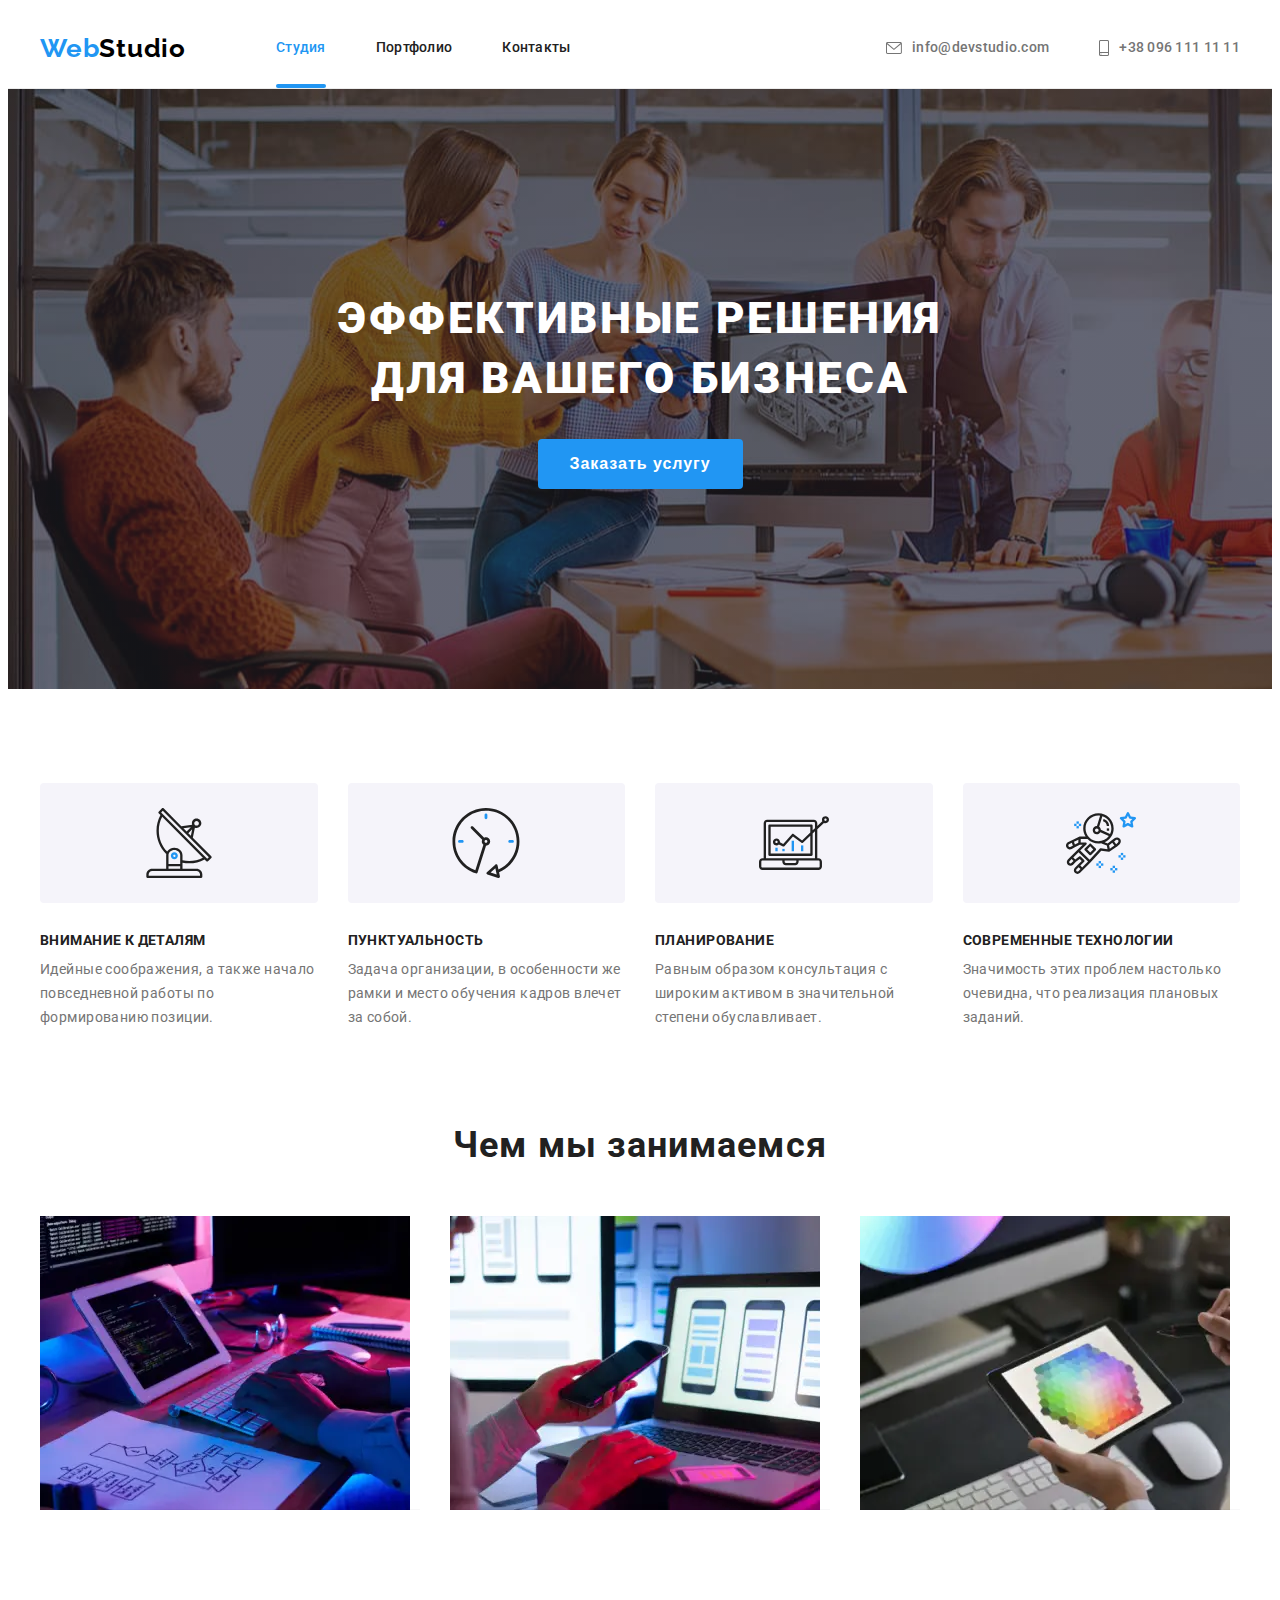
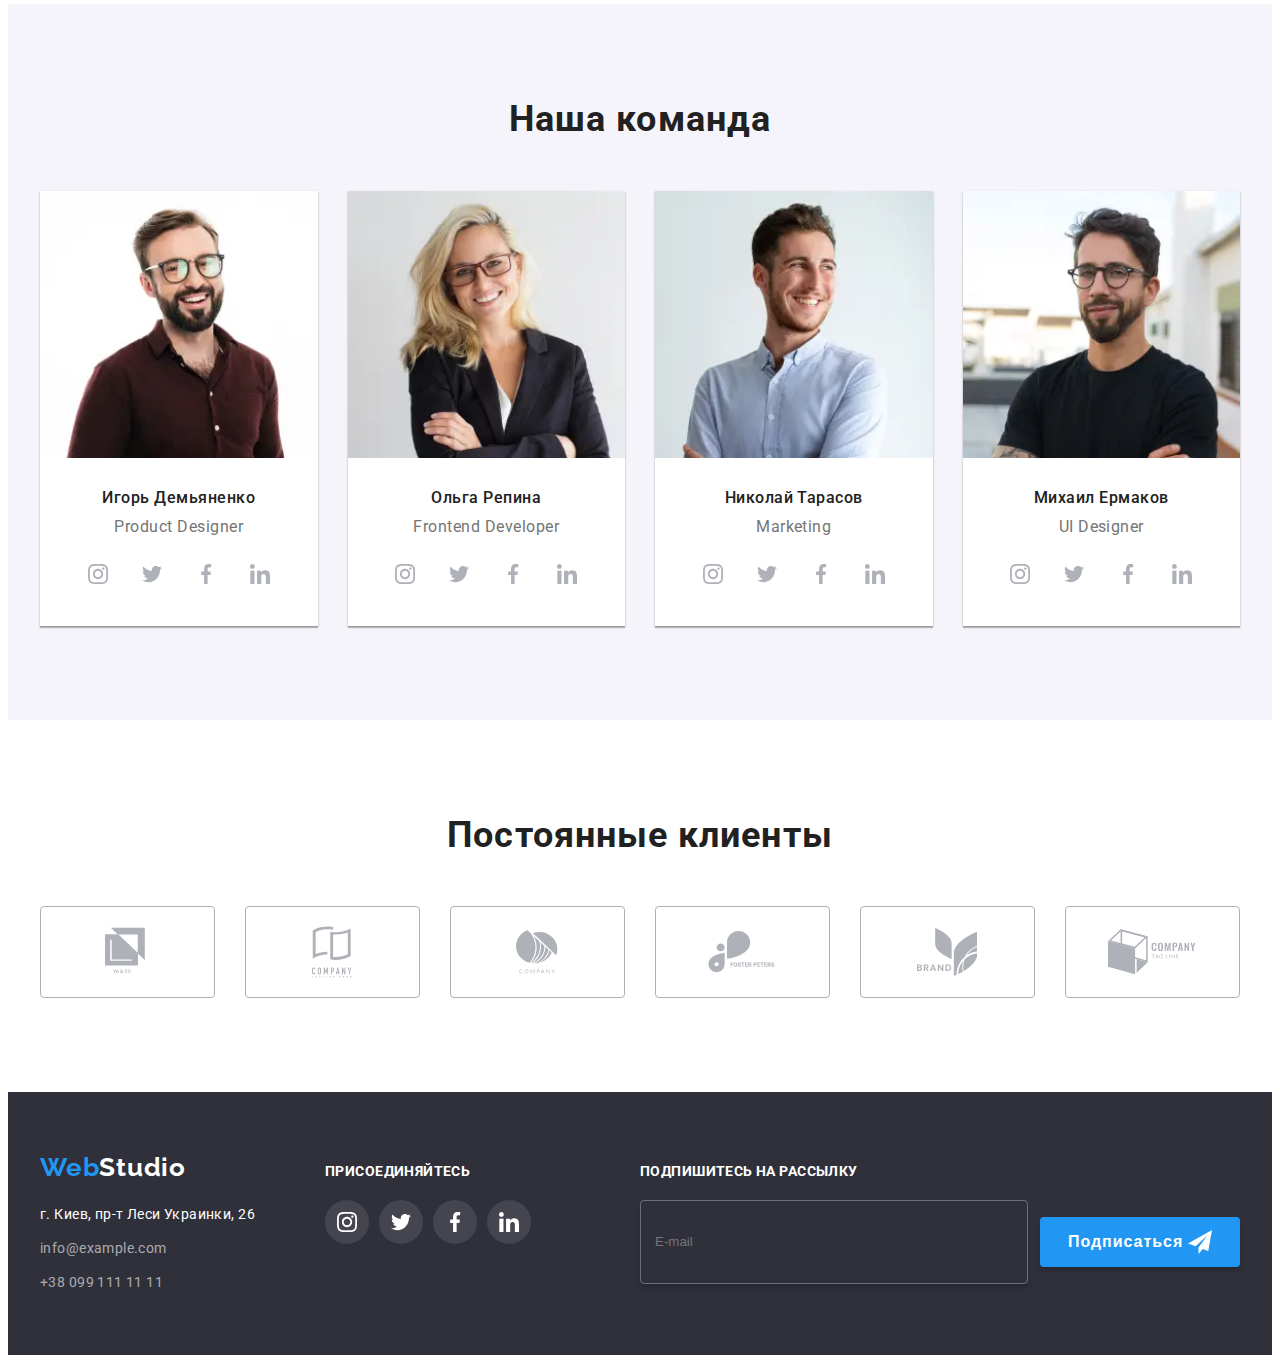
==== commit e6238af7: "добавляет адаптив в стили index.html" ====
--- a/index.html
+++ b/index.html
@@ -66,7 +66,7 @@
                     <a href="" class="mobile-menu__link active-link link">Студия</a>
                 </li>
                 <li class="mobile-menu__item">
-                    <a href="" class="mobile-menu__link link">Портфолио</a>
+                    <a href="./portfolio.html" class="mobile-menu__link link">Портфолио</a>
                 </li>
                 <li class="mobile-menu__item">
                     <a href="" class="mobile-menu__link link">Контакты</a>
@@ -457,7 +457,7 @@
         </section>
 
         <!--Постоянные клиенты-->
-        <!-- <section class="clients section">
+        <section class="clients section">
             <div class="container">
                 <h2 class="same-title">Постоянные клиенты</h2>
 
@@ -518,65 +518,67 @@
                     </li>
                 </ul>
             </div>
-        </section> -->
+        </section>
     </main>
 
-    <!-- <footer class="footer">
+    <footer class="footer">
         <div class="container">
             <div class="footer-wrapper">
-                <div class="address-wrapper">
-                    <a class="logo link" href="" lang="en">Web<span class="logo_dark-theme">Studio</span></a>
+                <div class="footer-tablet-wrapper">
+                    <div class="address-wrapper">
+                        <a class="logo link" href="" lang="en">Web<span class="logo_dark-theme">Studio</span></a>
                     
-                    <address class="address">
-                        <ul class="address-list list">
-                            <li class="address-item">
-                                <a class="address__link link" href="https://goo.gl/maps/KD6oN2w1mzbmaotX9" target="_blank"
-                                    rel="noopener noreferrer">г. Киев, пр-т Леси
-                                    Украинки, 26</a>
+                        <address class="address">
+                            <ul class="address-list list">
+                                <li class="address-item">
+                                    <a class="address__link link" href="https://goo.gl/maps/KD6oN2w1mzbmaotX9" target="_blank"
+                                        rel="noopener noreferrer">г. Киев, пр-т Леси
+                                        Украинки, 26</a>
+                                </li>
+                                <li class="contacts">
+                                    <a class="contacts__link link" href="mailto:info@example.com">info@example.com</a>
+                                </li>
+                                <li class="contacts">
+                                    <a class="contacts__link link" href="tel:+380991111111">+38 099 111 11 11</a>
+                                </li>
+                            </ul>
+                        </address>
+                    </div>
+                    
+                    <div class="social-wrapper">
+                        <b class="slogan">Присоединяйтесь</b>
+                    
+                        <ul class="sosial-list list">
+                            <li class="sosial-list__item">
+                                <a class="sosial-list__link" href="">
+                                    <svg class="sosial-list__icon" width="20" height="20">
+                                        <use href="./images/sprite.svg#instagram"></use>
+                                    </svg>
+                                </a>
                             </li>
-                            <li class="contacts">
-                                <a class="contacts__link link" href="mailto:info@example.com">info@example.com</a>
+                            <li class="sosial-list__item">
+                                <a class="sosial-list__link" href="">
+                                    <svg class="sosial-list__icon" width="20" height="20">
+                                        <use href="./images/sprite.svg#twitter"></use>
+                                    </svg>
+                                </a>
                             </li>
-                            <li class="contacts">
-                                <a class="contacts__link link" href="tel:+380991111111">+38 099 111 11 11</a>
+                            <li class="sosial-list__item">
+                                <a class="sosial-list__link" href="">
+                                    <svg class="sosial-list__icon" width="20" height="20">
+                                        <use href="./images/sprite.svg#facebook"></use>
+                                    </svg>
+                                </a>
+                            </li>
+                            <li class="sosial-list__item">
+                                <a class="sosial-list__link" href="">
+                                    <svg class="sosial-list__icon" width="20" height="20">
+                                        <use href="./images/sprite.svg#linkedin"></use>
+                                    </svg>
+                                </a>
                             </li>
                         </ul>
-                    </address>
-                </div>
-
-                <div class="social-wrapper">
-                    <b class="slogan">Присоединяйтесь</b>
-
-                    <ul class="sosial-list list">
-                        <li class="footer__item">
-                            <a class="footer__link" href="">
-                                <svg class="sosial-list__icon" width="20" height="20">
-                                    <use href="./images/sprite.svg#instagram"></use>
-                                </svg>
-                            </a>
-                        </li>
-                        <li class="footer__item">
-                            <a class="footer__link" href="">
-                                <svg class="sosial-list__icon" width="20" height="20">
-                                    <use href="./images/sprite.svg#twitter"></use>
-                                </svg>
-                            </a>
-                        </li>
-                        <li class="footer__item">
-                            <a class="footer__link" href="">
-                                <svg class="sosial-list__icon" width="20" height="20">
-                                    <use href="./images/sprite.svg#facebook"></use>
-                                </svg>
-                            </a>
-                        </li>
-                        <li class="footer__item">
-                            <a class="footer__link" href="">
-                                <svg class="sosial-list__icon" width="20" height="20">
-                                    <use href="./images/sprite.svg#linkedin"></use>
-                                </svg>
-                            </a>
-                        </li>
-                    </ul>
+                    </div>
                 </div>
 
                 <div class="footer-form-wrapper">
@@ -596,7 +598,7 @@
                 </div>
             </div>
         </div>
-    </footer> -->
+    </footer>
 
     <!-- Модальное окно -->
     <div class="backdrop is-hidden" data-modal>
--- a/css/main.min.css
+++ b/css/main.min.css
@@ -1,2 +1,2 @@
-:root{--main-color: #212121;--secondary-color: #757575;--accent-color: #2196f3;--white-color: #ffffff;--icon-color: #afb1b8;--card-set-gap: 30px}.visually-hidden{position:absolute !important;clip:rect(1px 1px 1px 1px);clip:rect(1px, 1px, 1px, 1px);padding:0 !important;border:0 !important;height:1px !important;width:1px !important;overflow:hidden}body{font-family:"Roboto", sans-serif;color:var(--main-color)}h1,h2,h3,h4,h5,h6,p{margin:0}ul,ol{margin:0;padding:0}img{display:block}.link{text-decoration:none}.list{list-style:none}.address{font-style:normal}.container{padding-left:15px;padding-right:15px}@media screen and (min-width: 480px){.container{width:480px;margin:0 auto}}@media screen and (min-width: 768px){.container{width:768px}}@media screen and (min-width: 1200px){.container{width:1200px}}.header__container{display:flex;align-items:center;justify-content:space-between}.same-title{margin-bottom:30px;text-align:center;font-weight:700;font-size:28px;line-height:1.18;letter-spacing:0.03em}@media screen and (min-width: 1200px){.same-title{margin-bottom:50px;font-size:36px;line-height:1.17}}.section{padding-top:60px;padding-bottom:60px}@media screen and (min-width: 1200px){.section{padding-top:94px;padding-bottom:94px}}.logo{font-family:"Raleway", sans-serif;font-weight:700;font-size:24px;line-height:1.17;letter-spacing:0.03em;color:var(--accent-color)}.logo_light-theme{color:#000000}.logo_dark-theme{color:#ffffff}@media screen and (min-width: 768px){.logo_light-theme{margin-right:88px}}@media screen and (min-width: 1200px){.logo{font-size:26px;line-height:1.19}.logo_light-theme{margin-right:90px}}.sosial-list{display:flex;justify-content:space-between;align-items:center}.sosial-list__link{display:flex;justify-content:center;align-items:center;padding:12px;background-color:var(--white-color);border-radius:50%;transition:background-color 250ms cubic-bezier(0.4, 0, 0.2, 1)}.sosial-list__link .sosial-list__icon{width:20px;height:20px;fill:var(--icon-color);transition:fill 250ms cubic-bezier(0.4, 0, 0.2, 1)}.sosial-list__link:hover,.sosial-list__link:focus{background-color:var(--accent-color)}.sosial-list__link:hover .sosial-list__icon,.sosial-list__link:focus .sosial-list__icon{fill:var(--white-color)}.footer__item:not(:last-child){margin-right:10px}.footer__link{display:flex;align-items:center;padding:12px;background-color:rgba(255,255,255,0.1);border-radius:50%;transition:background-color 250ms cubic-bezier(0.4, 0, 0.2, 1)}.footer__link .sosial-list__icon{width:20px;height:20px;fill:var(--white-color)}.footer__link:hover,.footer__link:focus{background-color:var(--accent-color)}.backdrop{position:fixed;top:0;left:0;width:100vw;height:100vh;background-color:rgba(0,0,0,0.2);transition:visibility 250ms cubic-bezier(0.4, 0, 0.2, 1),opacity 250ms cubic-bezier(0.4, 0, 0.2, 1),pointer-events 250ms cubic-bezier(0.4, 0, 0.2, 1)}.modal{position:absolute;top:50%;left:50%;transform:translate(-50%, -50%);width:450px;height:610px;padding:40px;background:#ffffff;box-shadow:0px 1px 3px rgba(0,0,0,0.12),0px 1px 1px rgba(0,0,0,0.14),0px 2px 1px rgba(0,0,0,0.2);border-radius:4px}.modal__close-button{position:absolute;top:8px;right:8px;width:30px;height:30px;background-color:transparent;border:1px solid rgba(0,0,0,0.1);border-radius:50%;cursor:pointer}.modal__close-icon{transition:fill 250ms cubic-bezier(0.4, 0, 0.2, 1)}.modal__close-icon:hover,.modal__close-icon:focus{fill:var(--accent-color)}.modal__title{display:block;margin-bottom:12px;font-weight:700;font-size:20px;line-height:1.5;text-align:center;letter-spacing:0.03em;color:var(--main-color)}.is-hidden{visibility:hidden;opacity:0;pointer-events:none}@media screen and (min-width: 1200px){.modal{width:528px;height:582px}.modal__title{line-height:1.15}}.form{display:flex;flex-direction:column}.form-field{display:block;font-weight:400;font-size:12px;line-height:1.17;letter-spacing:0.01em;color:var(--secondary-color)}.form-wrapper{position:relative;display:block;margin-top:4px;margin-bottom:10px}.form-wrapper__input{width:100%;height:40px;padding-left:42px;padding-right:0;border:1px solid rgba(33,33,33,0.2);border-radius:4px;transition:border-color 250ms cubic-bezier(0.4, 0, 0.2, 1)}.form-wrapper__input:focus{outline:none;border-color:var(--accent-color)}.form-wrapper__input:focus+.form-wrapper__icon{fill:var(--accent-color)}.form-wrapper__icon{position:absolute;top:50%;left:12px;transform:translateY(-50%);fill:var(--main-color);transition:fill 250ms cubic-bezier(0.4, 0, 0.2, 1)}.form__message{width:100%;height:120px;margin-top:4px;margin-bottom:20px;padding:12px 16px;resize:none;border:1px solid rgba(33,33,33,0.2);border-radius:4px;transition:border-color 250ms cubic-bezier(0.4, 0, 0.2, 1)}.form__message::placeholder{color:var(--secondary-color)}.form__message:focus{outline:none;border-color:var(--accent-color)}.form__description{display:flex;justify-content:center;align-items:center;margin-bottom:30px;font-weight:400;font-size:12px;line-height:1.17;letter-spacing:0.03em;color:var(--secondary-color)}.form__description .form__conditions{color:var(--accent-color)}.form__description::before{display:block;content:"";width:16px;height:16px;margin-right:8px;background-image:url("../images/checkbox-icon.svg");background-position:center;background-repeat:no-repeat;border:2px solid var(--main-color);border-radius:2px;cursor:pointer;transition:box-shadow 250ms cubic-bezier(0.4, 0, 0.2, 1)}.form__term:checked+.form__description::before{background-color:var(--accent-color);border:none}.form__term:focus-visible+.form__description::before{box-shadow:0 0 0 2px var(--accent-color)}.form__button{align-self:center;min-width:200px;padding:10px 56px;border:none;border-radius:4px;outline:none;font-weight:700;font-size:16px;line-height:1.87;letter-spacing:0.06em;color:var(--white-color);background-color:var(--accent-color);box-shadow:0px 4px 4px rgba(0,0,0,0.15);cursor:pointer;transition:background-color 250ms cubic-bezier(0.4, 0, 0.2, 1)}.form__button:hover,.form__button:focus{background-color:#188ce8}@media screen and (min-width: 1200px){.form__description{font-size:14px;line-height:1.71}}.filter-list{display:flex;flex-wrap:wrap;justify-content:center;margin-bottom:50px}.filter-list__item:not(:last-child){margin-right:8px}.filter-list__button{padding:6px 22px;background-color:#f5f4fa;font-family:inherit;font-weight:500;font-size:16px;line-height:1.62;letter-spacing:0.03em;color:var(--main-color);border:none;border-radius:4px;cursor:pointer;transition:background-color 250ms cubic-bezier(0.4, 0, 0.2, 1),color 250ms cubic-bezier(0.4, 0, 0.2, 1),box-shadow 250ms cubic-bezier(0.4, 0, 0.2, 1)}.filter-list__button:hover,.filter-list__button:focus{background-color:var(--accent-color);color:var(--white-color);box-shadow:0px 3px 1px rgba(0,0,0,0.1),0px 1px 2px rgba(0,0,0,0.08),0px 2px 2px rgba(0,0,0,0.12)}.header{padding:10px 0px;border-bottom:1px solid #ececec;outline:none}@media screen and (max-width: 767px){.menu,.header-contacts{display:none}.modal-mobile{display:flex;flex-direction:column;justify-content:space-between;position:fixed;top:0;left:50%;width:100vw;max-width:480px;height:100vh;padding:48px 40px;background-color:#fff;transform:translateY(-100%) translateX(-50%);transition:transform 250ms cubic-bezier(0.4, 0, 0.2, 1)}.is-open{transform:translateY(0) translateX(-50%)}.burger-btn,.modal-mobile__close-btn{padding:0;background-color:transparent;border:none}.modal-mobile__close-btn{position:absolute;top:10px;right:15px;width:40px;height:40px}.burger-btn__icon,.modal-mobile__close-icon{fill:var(--main-color)}.burger-btn:hover .burger-btn__icon,.burger-btn:focus .burger-btn__icon{fill:var(--accent-color)}.modal-mobile__close-btn:hover .modal-mobile__close-icon,.modal-mobile__close-btn:focus .modal-mobile__close-icon{fill:var(--accent-color)}.mobile-menu__item:not(:last-child){margin-bottom:32px}.mobile-menu__link{font-weight:500;font-size:40px;line-height:1.175;letter-spacing:0.02em;color:var(--main-color);transition:color 250ms cubic-bezier(0.4, 0, 0.2, 1)}.mobile-menu__link:hover,.mobile-menu__link:focus{color:var(--accent-color)}.active-link{color:var(--accent-color)}.mobile-contacts{margin-bottom:64px}.mobile-contacts__item{font-weight:500;line-height:1.17;letter-spacing:0.02em}.mobile-contacts__tel{display:block;margin-bottom:32px;font-size:34px;color:var(--accent-color)}.mobile-contacts__mail{font-size:24px;color:var(--secondary-color)}.mobile-sosial{display:flex}.mobile-sosial__item:not(:last-child){padding-right:10px;border-right:1px solid rgba(33,33,33,0.2)}.mobile-sosial__item:not(:first-child){padding-left:10px}.mobile-sosial__link{font-weight:500;font-size:18px;line-height:1.22;letter-spacing:0.02em;color:var(--accent-color)}}@media screen and (min-width: 768px){.burger-btn,.modal-mobile{display:none}.header{display:flex;align-items:center;padding:0}.navigation{display:flex;align-items:center}.menu{display:flex;align-items:center}.menu__item{position:relative}.menu__item:not(:last-child){margin-right:50px}.menu__link{display:block;padding-top:32px;padding-bottom:32px;font-weight:500;font-size:14px;line-height:1.14;letter-spacing:0.02em;color:inherit;transition:color 250ms cubic-bezier(0.4, 0, 0.2, 1)}.menu__link:hover,.menu__link:focus{color:var(--accent-color)}.active-link{color:var(--accent-color)}.active-link::after{position:absolute;content:"";display:block;bottom:0;left:0;width:100%;height:4px;background-color:var(--accent-color);border-radius:2px}.header-contacts__item{font-weight:500;font-size:12px;line-height:1.17;letter-spacing:0.02em}.header-contacts__mail-link{display:flex;align-items:center;margin-bottom:10px;color:var(--secondary-color);transition:color 250ms cubic-bezier(0.4, 0, 0.2, 1)}.header-contacts__mail-link:hover,.header-contacts__mail-link:focus{color:var(--accent-color)}.header-contacts__mail-icon{width:14px;height:10px;margin-right:8px;fill:currentColor}.header-contacts__tel-link{display:flex;align-items:center;color:var(--secondary-color);transition:color 250ms cubic-bezier(0.4, 0, 0.2, 1)}.header-contacts__tel-link:hover,.header-contacts__tel-link:focus{color:var(--accent-color)}.header-contacts__tel-icon{width:10px;height:14px;margin-right:8px;fill:currentColor}}@media screen and (min-width: 1200px){.header-contacts{display:flex;justify-content:flex-end;align-items:center}.header-contacts__item{font-size:14px;line-height:1.14}.header-contacts__mail-link{justify-content:flex-end;margin-bottom:0;margin-right:50px;margin-left:auto}.header-contacts__mail-icon{width:16px;height:12px;margin-right:10px}.header-contacts__tel-link{justify-content:flex-end;margin-bottom:0}.header-contacts__tel-icon{width:10px;height:16px;margin-right:10px}}.hero{text-align:center;background-color:#c4c4c4}.hero-wrapper{margin:0 auto;background-repeat:no-repeat;background-size:cover}.hero__title{margin-bottom:30px;font-weight:900;letter-spacing:0.06em;text-transform:uppercase;color:var(--white-color)}.hero__button{min-width:200px;padding:10px 32px;border:none;border-radius:4px;font-weight:700;font-size:16px;line-height:1.87;letter-spacing:0.06em;color:var(--white-color);background-color:var(--accent-color);cursor:pointer;transition:background-color 250ms cubic-bezier(0.4, 0, 0.2, 1)}.hero__button:hover,.hero__button:focus{background-color:#188ce8}@media screen and (max-width: 767px){.hero-wrapper{max-width:480px;padding-top:118px;padding-bottom:118px;background-image:linear-gradient(rgba(47,48,58,0.4), rgba(47,48,58,0.4)),url("../images/hero/hero-bg-mobile.jpg")}}@media screen and (max-width: 767px) and (min-device-pixel-ratio: 2), screen and (max-width: 767px) and (-webkit-min-device-pixel-ratio: 2), screen and (max-width: 767px) and (min-resolution: 192dpi), screen and (max-width: 767px) and (min-resolution: 2dppx){.hero-wrapper{background-image:linear-gradient(rgba(47,48,58,0.4), rgba(47,48,58,0.4)),url("../images/hero/hero-bg-mobile@2x.jpg")}}@media screen and (max-width: 767px){.hero__title{font-size:26px;line-height:1.62}}@media screen and (min-width: 768px){.hero-wrapper{max-width:768px;padding-top:118px;padding-bottom:118px;background-image:linear-gradient(rgba(47,48,58,0.4), rgba(47,48,58,0.4)),url("../images/hero/hero-bg-tablet.jpg")}}@media screen and (min-width: 768px) and (min-device-pixel-ratio: 2), screen and (min-width: 768px) and (-webkit-min-device-pixel-ratio: 2), screen and (min-width: 768px) and (min-resolution: 192dpi), screen and (min-width: 768px) and (min-resolution: 2dppx){.hero-wrapper{background-image:linear-gradient(rgba(47,48,58,0.4), rgba(47,48,58,0.4)),url("../images/hero/hero-bg-tablet@2x.jpg")}}@media screen and (min-width: 768px){.hero__title{font-size:26px;line-height:1.62}}@media screen and (min-width: 1200px){.hero-wrapper{max-width:1600px;padding-top:200px;padding-bottom:200px;background-image:linear-gradient(rgba(47,48,58,0.4), rgba(47,48,58,0.4)),url("../images/hero/hero-bg-desktop.jpg")}}@media screen and (min-width: 1200px) and (min-device-pixel-ratio: 2), screen and (min-width: 1200px) and (-webkit-min-device-pixel-ratio: 2), screen and (min-width: 1200px) and (min-resolution: 192dpi), screen and (min-width: 1200px) and (min-resolution: 2dppx){.hero-wrapper{background-image:linear-gradient(rgba(47,48,58,0.4), rgba(47,48,58,0.4)),url("../images/hero/hero-bg-desktop@2x.jpg")}}@media screen and (min-width: 1200px){.hero__title{font-size:44px;line-height:1.36}}.advantages__icon{display:flex;justify-content:center;align-items:center;width:100%;height:120px;margin-bottom:30px;background-color:#f5f4fa;border-radius:4px}.advantages__titles{margin-bottom:10px;font-weight:700;font-size:14px;line-height:1.14;letter-spacing:0.03em;text-transform:uppercase;text-align:center}.advantages__text{font-size:14px;line-height:1.71;letter-spacing:0.03em;color:var(--secondary-color)}@media screen and (max-width: 767px){.advantages-item:not(:last-child){margin-bottom:var(--card-set-gap)}}@media screen and (min-width: 768px){.advantages{padding-top:56px}.advantages-list{display:flex;flex-wrap:wrap;margin-left:calc(-1 * var(--card-set-gap));margin-top:calc(-1 * var(--card-set-gap))}.advantages-item{flex-basis:calc(100% / 2 - var(--card-set-gap));margin-left:var(--card-set-gap);margin-top:var(--card-set-gap)}.advantages__titles{text-align:left}.advantages__text{margin-bottom:0px}}@media screen and (min-width: 1200px){.advantages{padding-top:94px;padding-bottom:47px}.advantages-item{flex-basis:calc(100% / 4 - var(--card-set-gap))}}.skills{display:none}@media screen and (min-width: 1200px){.skills{display:block;padding-top:47px}.abilities{display:flex;flex-wrap:wrap;margin-left:calc(-1 * var(--card-set-gap));margin-top:calc(-1 * var(--card-set-gap))}.abilities__item{flex-basis:calc(100% / 3 - var(--card-set-gap));margin-left:var(--card-set-gap);margin-top:var(--card-set-gap)}.abilities__wrapper{position:relative;overflow:hidden}.abilities__overlay{position:absolute;bottom:0;left:0;width:100%;padding:28px;overflow:auto;transform:translateY(100%);transition:transform 250ms cubic-bezier(0.4, 0, 0.2, 1);font-size:14px;line-height:1.14;text-align:center;letter-spacing:0.03em;text-transform:uppercase;color:#ffffff;background-color:rgba(47,48,58,0.8)}.abilities__item:hover .abilities__overlay,.abilities__item:focus .abilities__overlay{transform:translateY(0)}}.team{background-color:#f5f4fa}.team-item{background-color:#ffffff;box-shadow:0px 1px 3px rgba(0,0,0,0.12),0px 1px 1px rgba(0,0,0,0.14),0px 2px 1px rgba(0,0,0,0.2)}.team-image{width:100%}.team-content{padding:30px}.team-content__title{margin-bottom:10px;text-align:center;font-weight:500;font-size:16px;line-height:1.19;letter-spacing:0.03em}.team-content__text{margin-bottom:16px;text-align:center;font-size:16px;line-height:1.19;letter-spacing:0.03em;color:var(--secondary-color)}@media screen and (max-width: 767px){.team-item:not(:last-child){margin-bottom:var(--card-set-gap)}}@media screen and (min-width: 768px){.team-list{display:flex;flex-wrap:wrap;margin-left:calc(-1 * var(--card-set-gap));margin-top:calc(-1 * var(--card-set-gap))}.team-item{flex-basis:calc(100% / 2 - var(--card-set-gap));margin-left:var(--card-set-gap);margin-top:var(--card-set-gap)}}@media screen and (min-width: 1200px){.team-item{flex-basis:calc(100% / 4 - var(--card-set-gap))}}.clients-list{display:flex;flex-wrap:wrap;margin-left:calc(-1 * var(--card-set-gap));margin-top:calc(-1 * var(--card-set-gap))}.clients-item{flex-basis:calc(100% / 6 - var(--card-set-gap));margin-left:var(--card-set-gap);margin-top:var(--card-set-gap)}.clients__link{display:flex;justify-content:center;align-items:center;width:170px;height:90px;background-color:#fff;border:1px solid var(--icon-color);border-radius:4px;transition:border 250ms cubic-bezier(0.4, 0, 0.2, 1);cursor:pointer}.clients__link:hover,.clients__link:focus{border-color:var(--accent-color);outline:none}.clients__icon{fill:var(--icon-color);transition:fill 250ms cubic-bezier(0.4, 0, 0.2, 1)}.clients__link:hover .clients__icon,.clients__link:focus .clients__icon{fill:var(--accent-color)}.grid{display:flex;flex-wrap:wrap;margin-left:calc(-1 * var(--card-set-gap));margin-top:calc(-1 * var(--card-set-gap))}.product{flex-basis:calc(100% / 3 - var(--card-set-gap));margin-left:var(--card-set-gap);margin-top:var(--card-set-gap);transition:box-shadow 250ms cubic-bezier(0.4, 0, 0.2, 1)}.product:hover,.product:focus{box-shadow:0px 1px 1px rgba(0,0,0,0.12),0px 4px 4px rgba(0,0,0,0.06),1px 4px 6px rgba(0,0,0,0.16)}.product__content{padding:20px 24px;border:1px solid #eeeeee;border-top:none}.product__title{margin-bottom:4px;font-weight:700;font-size:18px;line-height:2;letter-spacing:0.06em;color:var(--main-color)}.product__text{font-size:16px;line-height:1.87;letter-spacing:0.03em;color:var(--secondary-color)}.product__upwrapper{position:relative;overflow:hidden}.product__overlay{position:absolute;top:0;left:0;height:100%;padding:62px 24px;overflow:auto;transform:translateY(100%);transition:transform 250ms cubic-bezier(0.4, 0, 0.2, 1);font-size:18px;line-height:1.56;letter-spacing:0.03em;color:#ffffff;background-color:rgba(33,150,243,0.9)}.product-link:hover .product__overlay,.product-link:focus .product__overlay{transform:translateY(0)}.footer{padding-top:60px;padding-bottom:60px;background-color:#2f303a}.footer-wrapper{display:flex}.slogan{display:block;padding-top:12px;padding-bottom:20px;font-weight:bold;font-size:14px;line-height:1.14;letter-spacing:0.03em;text-transform:uppercase;color:#ffffff}.address{margin-top:20px;font-size:14px;line-height:1.71;letter-spacing:0.03em}.address__link{color:var(--white-color);transition:color 250ms cubic-bezier(0.4, 0, 0.2, 1)}.address__link:hover,.address__link:focus{color:var(--accent-color)}.contacts{margin-top:10px}.contacts__link{color:rgba(255,255,255,0.6);transition:color 250ms cubic-bezier(0.4, 0, 0.2, 1)}.contacts__link:hover,.contacts__link:focus{color:var(--accent-color)}.social-wrapper{margin-left:70px}.footer-form-wrapper{margin-left:auto}.footer-form{display:flex;align-items:center}.footer-form-input{min-width:358px;margin-right:12px;padding:16px 14px;border:1px solid rgba(255,255,255,0.3);border-radius:4px;outline:none;color:var(--white-color);background-color:transparent;box-shadow:0px 4px 4px rgba(0,0,0,0.15);transition:border-color 250ms cubic-bezier(0.4, 0, 0.2, 1)}.footer-form-input::placeholder{color:var(--secondary-color)}.footer-form-input:focus{border-color:var(--accent-color)}.footer-button{display:flex;justify-content:space-between;align-items:center;min-width:200px;padding:10px 28px;border:none;border-radius:4px;background-color:var(--accent-color);box-shadow:0px 4px 4px rgba(0,0,0,0.15);cursor:pointer;transition:background-color 250ms cubic-bezier(0.4, 0, 0.2, 1)}.footer-button:hover,.footer-button:focus{background-color:#188ce8}.footer-button__text{font-weight:700;font-size:16px;line-height:1.87;letter-spacing:0.06em;color:var(--white-color)}.footer-button__icon{width:24px;height:24px;fill:var(--white-color)}
+:root{--main-color: #212121;--secondary-color: #757575;--accent-color: #2196f3;--white-color: #ffffff;--icon-color: #afb1b8;--card-set-gap: 30px}.visually-hidden{position:absolute !important;clip:rect(1px 1px 1px 1px);clip:rect(1px, 1px, 1px, 1px);padding:0 !important;border:0 !important;height:1px !important;width:1px !important;overflow:hidden}body{font-family:"Roboto", sans-serif;color:var(--main-color)}h1,h2,h3,h4,h5,h6,p{margin:0}ul,ol{margin:0;padding:0}img{display:block}.link{text-decoration:none}.list{list-style:none}.address{font-style:normal}.container{padding-left:15px;padding-right:15px}@media screen and (min-width: 480px){.container{width:480px;margin:0 auto}}@media screen and (min-width: 768px){.container{width:768px}}@media screen and (min-width: 1200px){.container{width:1200px}}.header__container{display:flex;align-items:center;justify-content:space-between}.same-title{margin-bottom:30px;text-align:center;font-weight:700;font-size:28px;line-height:1.18;letter-spacing:0.03em}@media screen and (min-width: 1200px){.same-title{margin-bottom:50px;font-size:36px;line-height:1.17}}.slogan{display:block;margin-top:60px;margin-bottom:20px;font-weight:bold;font-size:14px;line-height:1.14;letter-spacing:0.03em;text-align:center;text-transform:uppercase;color:#ffffff}@media screen and (min-width: 768px){.social-wrapper .slogan{margin-top:0px;padding-top:5px}}@media screen and (min-width: 1200px){.social-wrapper .slogan,.footer-form-wrapper .slogan{text-align:start;margin-top:0px;padding-top:12px}}.section{padding-top:60px;padding-bottom:60px}@media screen and (min-width: 1200px){.section{padding-top:94px;padding-bottom:94px}}.logo{font-family:"Raleway", sans-serif;font-weight:700;font-size:24px;line-height:1.17;letter-spacing:0.03em;color:var(--accent-color)}.logo_light-theme{color:#000000}.logo_dark-theme{color:#ffffff}@media screen and (min-width: 768px){.logo_light-theme{margin-right:88px}}@media screen and (min-width: 1200px){.logo{font-size:26px;line-height:1.19}.logo_light-theme{margin-right:90px}}.sosial-list{display:flex;justify-content:center;align-items:center}.sosial-list__item:not(:last-child){margin-right:10px}.sosial-list__icon{width:20px;height:20px}.sosial-list__link{display:flex;justify-content:center;align-items:center;padding:12px;border-radius:50%;background-color:var(--white-color);transition:background-color 250ms cubic-bezier(0.4, 0, 0.2, 1)}.sosial-list__link .sosial-list__icon{fill:var(--icon-color);transition:fill 250ms cubic-bezier(0.4, 0, 0.2, 1)}.sosial-list__link:hover,.sosial-list__link:focus{background-color:var(--accent-color)}.sosial-list__link:hover .sosial-list__icon,.sosial-list__link:focus .sosial-list__icon{fill:var(--white-color)}.footer .sosial-list__link{background-color:rgba(255,255,255,0.1);transition:background-color 250ms cubic-bezier(0.4, 0, 0.2, 1)}.footer .sosial-list__link:hover,.footer .sosial-list__link:focus{background-color:var(--accent-color)}.footer .sosial-list__icon{fill:var(--white-color)}.backdrop{position:fixed;top:0;left:0;width:100vw;height:100vh;background-color:rgba(0,0,0,0.2);transition:visibility 250ms cubic-bezier(0.4, 0, 0.2, 1),opacity 250ms cubic-bezier(0.4, 0, 0.2, 1),pointer-events 250ms cubic-bezier(0.4, 0, 0.2, 1)}.modal{position:absolute;top:50%;left:50%;transform:translate(-50%, -50%);width:450px;height:610px;padding:40px;background:#ffffff;box-shadow:0px 1px 3px rgba(0,0,0,0.12),0px 1px 1px rgba(0,0,0,0.14),0px 2px 1px rgba(0,0,0,0.2);border-radius:4px}.modal__close-button{position:absolute;top:8px;right:8px;width:30px;height:30px;background-color:transparent;border:1px solid rgba(0,0,0,0.1);border-radius:50%;cursor:pointer}.modal__close-icon{transition:fill 250ms cubic-bezier(0.4, 0, 0.2, 1)}.modal__close-icon:hover,.modal__close-icon:focus{fill:var(--accent-color)}.modal__title{display:block;margin-bottom:12px;font-weight:700;font-size:20px;line-height:1.5;text-align:center;letter-spacing:0.03em;color:var(--main-color)}.is-hidden{visibility:hidden;opacity:0;pointer-events:none}@media screen and (min-width: 1200px){.modal{width:528px;height:582px}.modal__title{line-height:1.15}}.form{display:flex;flex-direction:column}.form-field{display:block;font-weight:400;font-size:12px;line-height:1.17;letter-spacing:0.01em;color:var(--secondary-color)}.form-wrapper{position:relative;display:block;margin-top:4px;margin-bottom:10px}.form-wrapper__input{width:100%;height:40px;padding-left:42px;padding-right:0;border:1px solid rgba(33,33,33,0.2);border-radius:4px;transition:border-color 250ms cubic-bezier(0.4, 0, 0.2, 1)}.form-wrapper__input:focus{outline:none;border-color:var(--accent-color)}.form-wrapper__input:focus+.form-wrapper__icon{fill:var(--accent-color)}.form-wrapper__icon{position:absolute;top:50%;left:12px;transform:translateY(-50%);fill:var(--main-color);transition:fill 250ms cubic-bezier(0.4, 0, 0.2, 1)}.form__message{width:100%;height:120px;margin-top:4px;margin-bottom:20px;padding:12px 16px;resize:none;border:1px solid rgba(33,33,33,0.2);border-radius:4px;transition:border-color 250ms cubic-bezier(0.4, 0, 0.2, 1)}.form__message::placeholder{color:var(--secondary-color)}.form__message:focus{outline:none;border-color:var(--accent-color)}.form__description{display:flex;justify-content:center;align-items:center;margin-bottom:30px;font-weight:400;font-size:12px;line-height:1.17;letter-spacing:0.03em;color:var(--secondary-color)}.form__description .form__conditions{color:var(--accent-color)}.form__description::before{display:block;content:"";width:16px;height:16px;margin-right:8px;background-image:url("../images/checkbox-icon.svg");background-position:center;background-repeat:no-repeat;border:2px solid var(--main-color);border-radius:2px;cursor:pointer;transition:box-shadow 250ms cubic-bezier(0.4, 0, 0.2, 1)}.form__term:checked+.form__description::before{background-color:var(--accent-color);border:none}.form__term:focus-visible+.form__description::before{box-shadow:0 0 0 2px var(--accent-color)}.form__button{align-self:center;min-width:200px;padding:10px 56px;border:none;border-radius:4px;outline:none;font-weight:700;font-size:16px;line-height:1.87;letter-spacing:0.06em;color:var(--white-color);background-color:var(--accent-color);box-shadow:0px 4px 4px rgba(0,0,0,0.15);cursor:pointer;transition:background-color 250ms cubic-bezier(0.4, 0, 0.2, 1)}.form__button:hover,.form__button:focus{background-color:#188ce8}@media screen and (min-width: 1200px){.form__description{font-size:14px;line-height:1.71}}.filter-list{display:flex;flex-wrap:wrap;justify-content:center;margin-bottom:50px}.filter-list__item:not(:last-child){margin-right:8px}.filter-list__button{padding:6px 22px;background-color:#f5f4fa;font-family:inherit;font-weight:500;font-size:16px;line-height:1.62;letter-spacing:0.03em;color:var(--main-color);border:none;border-radius:4px;cursor:pointer;transition:background-color 250ms cubic-bezier(0.4, 0, 0.2, 1),color 250ms cubic-bezier(0.4, 0, 0.2, 1),box-shadow 250ms cubic-bezier(0.4, 0, 0.2, 1)}.filter-list__button:hover,.filter-list__button:focus{background-color:var(--accent-color);color:var(--white-color);box-shadow:0px 3px 1px rgba(0,0,0,0.1),0px 1px 2px rgba(0,0,0,0.08),0px 2px 2px rgba(0,0,0,0.12)}.header{padding:10px 0px;border-bottom:1px solid #ececec;outline:none}@media screen and (max-width: 767px){.menu,.header-contacts{display:none}.modal-mobile{display:flex;flex-direction:column;justify-content:space-between;position:fixed;top:0;left:50%;z-index:1000;width:100vw;max-width:480px;height:100vh;padding:48px 40px;background-color:#fff;transform:translateY(-100%) translateX(-50%);transition:transform 250ms cubic-bezier(0.4, 0, 0.2, 1)}.is-open{transform:translateY(0) translateX(-50%)}.burger-btn,.modal-mobile__close-btn{padding:0;background-color:transparent;border:none}.modal-mobile__close-btn{position:absolute;top:10px;right:15px;width:40px;height:40px}.burger-btn__icon,.modal-mobile__close-icon{fill:var(--main-color)}.burger-btn:hover .burger-btn__icon,.burger-btn:focus .burger-btn__icon{fill:var(--accent-color)}.modal-mobile__close-btn:hover .modal-mobile__close-icon,.modal-mobile__close-btn:focus .modal-mobile__close-icon{fill:var(--accent-color)}.mobile-menu__item:not(:last-child){margin-bottom:32px}.mobile-menu__link{font-weight:500;font-size:40px;line-height:1.175;letter-spacing:0.02em;color:var(--main-color);transition:color 250ms cubic-bezier(0.4, 0, 0.2, 1)}.mobile-menu__link:hover,.mobile-menu__link:focus{color:var(--accent-color)}.active-link{color:var(--accent-color)}.mobile-contacts{margin-bottom:64px}.mobile-contacts__item{font-weight:500;line-height:1.17;letter-spacing:0.02em}.mobile-contacts__tel{display:block;margin-bottom:32px;font-size:34px;color:var(--accent-color)}.mobile-contacts__mail{font-size:24px;color:var(--secondary-color)}.mobile-sosial{display:flex}.mobile-sosial__item:not(:last-child){padding-right:10px;border-right:1px solid rgba(33,33,33,0.2)}.mobile-sosial__item:not(:first-child){padding-left:10px}.mobile-sosial__link{font-weight:500;font-size:18px;line-height:1.22;letter-spacing:0.02em;color:var(--accent-color)}}@media screen and (min-width: 768px){.burger-btn,.modal-mobile{display:none}.header{display:flex;align-items:center;padding:0}.navigation{display:flex;align-items:center}.menu{display:flex;align-items:center}.menu__item{position:relative}.menu__item:not(:last-child){margin-right:50px}.menu__link{display:block;padding-top:32px;padding-bottom:32px;font-weight:500;font-size:14px;line-height:1.14;letter-spacing:0.02em;color:inherit;transition:color 250ms cubic-bezier(0.4, 0, 0.2, 1)}.menu__link:hover,.menu__link:focus{color:var(--accent-color)}.active-link{color:var(--accent-color)}.active-link::after{position:absolute;content:"";display:block;bottom:0;left:0;width:100%;height:4px;background-color:var(--accent-color);border-radius:2px}.header-contacts__item{font-weight:500;font-size:12px;line-height:1.17;letter-spacing:0.02em}.header-contacts__mail-link{display:flex;align-items:center;margin-bottom:10px;color:var(--secondary-color);transition:color 250ms cubic-bezier(0.4, 0, 0.2, 1)}.header-contacts__mail-link:hover,.header-contacts__mail-link:focus{color:var(--accent-color)}.header-contacts__mail-icon{width:14px;height:10px;margin-right:8px;fill:currentColor}.header-contacts__tel-link{display:flex;align-items:center;color:var(--secondary-color);transition:color 250ms cubic-bezier(0.4, 0, 0.2, 1)}.header-contacts__tel-link:hover,.header-contacts__tel-link:focus{color:var(--accent-color)}.header-contacts__tel-icon{width:10px;height:14px;margin-right:8px;fill:currentColor}}@media screen and (min-width: 1200px){.header-contacts{display:flex;justify-content:flex-end;align-items:center}.header-contacts__item{font-size:14px;line-height:1.14}.header-contacts__mail-link{justify-content:flex-end;margin-bottom:0;margin-right:50px;margin-left:auto}.header-contacts__mail-icon{width:16px;height:12px;margin-right:10px}.header-contacts__tel-link{justify-content:flex-end;margin-bottom:0}.header-contacts__tel-icon{width:10px;height:16px;margin-right:10px}}.hero{text-align:center;background-color:#c4c4c4}.hero-wrapper{margin:0 auto;background-repeat:no-repeat;background-size:cover}.hero__title{margin-bottom:30px;font-weight:900;letter-spacing:0.06em;text-transform:uppercase;color:var(--white-color)}.hero__button{min-width:200px;padding:10px 32px;border:none;border-radius:4px;font-weight:700;font-size:16px;line-height:1.87;letter-spacing:0.06em;color:var(--white-color);background-color:var(--accent-color);cursor:pointer;transition:background-color 250ms cubic-bezier(0.4, 0, 0.2, 1)}.hero__button:hover,.hero__button:focus{background-color:#188ce8}@media screen and (max-width: 767px){.hero-wrapper{max-width:480px;padding-top:118px;padding-bottom:118px;background-image:linear-gradient(rgba(47,48,58,0.4), rgba(47,48,58,0.4)),url("../images/hero/hero-bg-mobile.jpg")}}@media screen and (max-width: 767px) and (min-device-pixel-ratio: 2), screen and (max-width: 767px) and (-webkit-min-device-pixel-ratio: 2), screen and (max-width: 767px) and (min-resolution: 192dpi), screen and (max-width: 767px) and (min-resolution: 2dppx){.hero-wrapper{background-image:linear-gradient(rgba(47,48,58,0.4), rgba(47,48,58,0.4)),url("../images/hero/hero-bg-mobile@2x.jpg")}}@media screen and (max-width: 767px){.hero__title{font-size:26px;line-height:1.62}}@media screen and (min-width: 768px){.hero-wrapper{max-width:768px;padding-top:118px;padding-bottom:118px;background-image:linear-gradient(rgba(47,48,58,0.4), rgba(47,48,58,0.4)),url("../images/hero/hero-bg-tablet.jpg")}}@media screen and (min-width: 768px) and (min-device-pixel-ratio: 2), screen and (min-width: 768px) and (-webkit-min-device-pixel-ratio: 2), screen and (min-width: 768px) and (min-resolution: 192dpi), screen and (min-width: 768px) and (min-resolution: 2dppx){.hero-wrapper{background-image:linear-gradient(rgba(47,48,58,0.4), rgba(47,48,58,0.4)),url("../images/hero/hero-bg-tablet@2x.jpg")}}@media screen and (min-width: 768px){.hero__title{font-size:26px;line-height:1.62}}@media screen and (min-width: 1200px){.hero-wrapper{max-width:1600px;padding-top:200px;padding-bottom:200px;background-image:linear-gradient(rgba(47,48,58,0.4), rgba(47,48,58,0.4)),url("../images/hero/hero-bg-desktop.jpg")}}@media screen and (min-width: 1200px) and (min-device-pixel-ratio: 2), screen and (min-width: 1200px) and (-webkit-min-device-pixel-ratio: 2), screen and (min-width: 1200px) and (min-resolution: 192dpi), screen and (min-width: 1200px) and (min-resolution: 2dppx){.hero-wrapper{background-image:linear-gradient(rgba(47,48,58,0.4), rgba(47,48,58,0.4)),url("../images/hero/hero-bg-desktop@2x.jpg")}}@media screen and (min-width: 1200px){.hero__title{font-size:44px;line-height:1.36}}.advantages__icon{display:flex;justify-content:center;align-items:center;width:100%;height:120px;margin-bottom:30px;background-color:#f5f4fa;border-radius:4px}.advantages__titles{margin-bottom:10px;font-weight:700;font-size:14px;line-height:1.14;letter-spacing:0.03em;text-transform:uppercase;text-align:center}.advantages__text{font-size:14px;line-height:1.71;letter-spacing:0.03em;color:var(--secondary-color)}@media screen and (max-width: 767px){.advantages-item:not(:last-child){margin-bottom:var(--card-set-gap)}}@media screen and (min-width: 768px){.advantages{padding-top:56px}.advantages-list{display:flex;flex-wrap:wrap;margin-left:calc(-1 * var(--card-set-gap));margin-top:calc(-1 * var(--card-set-gap))}.advantages-item{flex-basis:calc(100% / 2 - var(--card-set-gap));margin-left:var(--card-set-gap);margin-top:var(--card-set-gap)}.advantages__titles{text-align:left}.advantages__text{margin-bottom:0px}}@media screen and (min-width: 1200px){.advantages{padding-top:94px;padding-bottom:47px}.advantages-item{flex-basis:calc(100% / 4 - var(--card-set-gap))}}.skills{display:none}@media screen and (min-width: 1200px){.skills{display:block;padding-top:47px}.abilities{display:flex;flex-wrap:wrap;margin-left:calc(-1 * var(--card-set-gap));margin-top:calc(-1 * var(--card-set-gap))}.abilities__item{flex-basis:calc(100% / 3 - var(--card-set-gap));margin-left:var(--card-set-gap);margin-top:var(--card-set-gap)}.abilities__wrapper{position:relative;overflow:hidden}.abilities__overlay{position:absolute;bottom:0;left:0;width:100%;padding:28px;overflow:auto;transform:translateY(100%);transition:transform 250ms cubic-bezier(0.4, 0, 0.2, 1);font-size:14px;line-height:1.14;text-align:center;letter-spacing:0.03em;text-transform:uppercase;color:#ffffff;background-color:rgba(47,48,58,0.8)}.abilities__item:hover .abilities__overlay,.abilities__item:focus .abilities__overlay{transform:translateY(0)}}.team{background-color:#f5f4fa}.team-item{background-color:#ffffff;box-shadow:0px 1px 3px rgba(0,0,0,0.12),0px 1px 1px rgba(0,0,0,0.14),0px 2px 1px rgba(0,0,0,0.2)}.team-image{width:100%}.team-content{padding:30px}.team-content__title{margin-bottom:10px;text-align:center;font-weight:500;font-size:16px;line-height:1.19;letter-spacing:0.03em}.team-content__text{margin-bottom:16px;text-align:center;font-size:16px;line-height:1.19;letter-spacing:0.03em;color:var(--secondary-color)}@media screen and (max-width: 767px){.team-item:not(:last-child){margin-bottom:var(--card-set-gap)}}@media screen and (min-width: 768px){.team-list{display:flex;flex-wrap:wrap;margin-left:calc(-1 * var(--card-set-gap));margin-top:calc(-1 * var(--card-set-gap))}.team-item{flex-basis:calc(100% / 2 - var(--card-set-gap));margin-left:var(--card-set-gap);margin-top:var(--card-set-gap)}}@media screen and (min-width: 1200px){.team-item{flex-basis:calc(100% / 4 - var(--card-set-gap))}}.clients-list{display:flex;flex-wrap:wrap;margin-left:calc(-1 * var(--card-set-gap));margin-top:calc(-1 * var(--card-set-gap))}.clients-item{flex-basis:calc(100% / 2 - var(--card-set-gap));margin-left:var(--card-set-gap);margin-top:var(--card-set-gap)}.clients__link{display:flex;justify-content:center;align-items:center;height:90px;background-color:#fff;border:1px solid var(--icon-color);border-radius:4px;transition:border 250ms cubic-bezier(0.4, 0, 0.2, 1);cursor:pointer}.clients__link:hover,.clients__link:focus{border-color:var(--accent-color);outline:none}.clients__icon{fill:var(--icon-color);transition:fill 250ms cubic-bezier(0.4, 0, 0.2, 1)}.clients__link:hover .clients__icon,.clients__link:focus .clients__icon{fill:var(--accent-color)}@media screen and (min-width: 768px){.clients-item{flex-basis:calc(100% / 3 - var(--card-set-gap))}}@media screen and (min-width: 1200px){.clients-item{flex-basis:calc(100% / 6 - var(--card-set-gap))}}.grid{display:flex;flex-wrap:wrap;margin-left:calc(-1 * var(--card-set-gap));margin-top:calc(-1 * var(--card-set-gap))}.product{flex-basis:calc(100% / 3 - var(--card-set-gap));margin-left:var(--card-set-gap);margin-top:var(--card-set-gap);transition:box-shadow 250ms cubic-bezier(0.4, 0, 0.2, 1)}.product:hover,.product:focus{box-shadow:0px 1px 1px rgba(0,0,0,0.12),0px 4px 4px rgba(0,0,0,0.06),1px 4px 6px rgba(0,0,0,0.16)}.product__content{padding:20px 24px;border:1px solid #eeeeee;border-top:none}.product__title{margin-bottom:4px;font-weight:700;font-size:18px;line-height:2;letter-spacing:0.06em;color:var(--main-color)}.product__text{font-size:16px;line-height:1.87;letter-spacing:0.03em;color:var(--secondary-color)}.product__upwrapper{position:relative;overflow:hidden}.product__overlay{position:absolute;top:0;left:0;height:100%;padding:62px 24px;overflow:auto;transform:translateY(100%);transition:transform 250ms cubic-bezier(0.4, 0, 0.2, 1);font-size:18px;line-height:1.56;letter-spacing:0.03em;color:#ffffff;background-color:rgba(33,150,243,0.9)}.product-link:hover .product__overlay,.product-link:focus .product__overlay{transform:translateY(0)}.footer{padding-top:60px;padding-bottom:60px;background-color:#2f303a;text-align:center}.address{margin-top:20px;font-size:14px;line-height:1.71;letter-spacing:0.03em}.address__link{color:var(--white-color);transition:color 250ms cubic-bezier(0.4, 0, 0.2, 1)}.address__link:hover,.address__link:focus{color:var(--accent-color)}.contacts{margin-top:8px}.contacts__link{color:rgba(255,255,255,0.6);transition:color 250ms cubic-bezier(0.4, 0, 0.2, 1)}.contacts__link:hover,.contacts__link:focus{color:var(--accent-color)}.footer-form-input{width:100%;height:50px;margin-bottom:20px;padding:16px 14px;border:1px solid rgba(255,255,255,0.3);border-radius:4px;outline:none;color:var(--white-color);background-color:transparent;box-shadow:0px 4px 4px rgba(0,0,0,0.15);transition:border-color 250ms cubic-bezier(0.4, 0, 0.2, 1)}.footer-form-input::placeholder{color:var(--secondary-color)}.footer-form-input:focus{border-color:var(--accent-color)}.footer-button{display:flex;justify-content:space-between;align-items:center;min-width:200px;height:50px;margin:0 auto;padding:10px 28px;border:none;border-radius:4px;background-color:var(--accent-color);box-shadow:0px 4px 4px rgba(0,0,0,0.15);cursor:pointer;transition:background-color 250ms cubic-bezier(0.4, 0, 0.2, 1)}.footer-button:hover,.footer-button:focus{background-color:#188ce8}.footer-button__text{font-weight:700;font-size:16px;line-height:1.87;letter-spacing:0.06em;color:var(--white-color)}.footer-button__icon{width:24px;height:24px;fill:var(--white-color)}@media screen and (min-width: 768px){.footer-tablet-wrapper{display:flex;justify-content:space-around}.footer-form-input{width:450px}}@media screen and (min-width: 1200px){.footer{text-align:start}.footer-wrapper{display:flex}.contacts{margin-top:10px}.social-wrapper{margin-left:70px}.footer-form-wrapper{margin-left:auto}.footer-form{display:flex;align-items:center}.footer-form-input{width:0px;min-width:358px;margin-bottom:0px;margin-right:12px}}
 /*# sourceMappingURL=main.min.css.map */